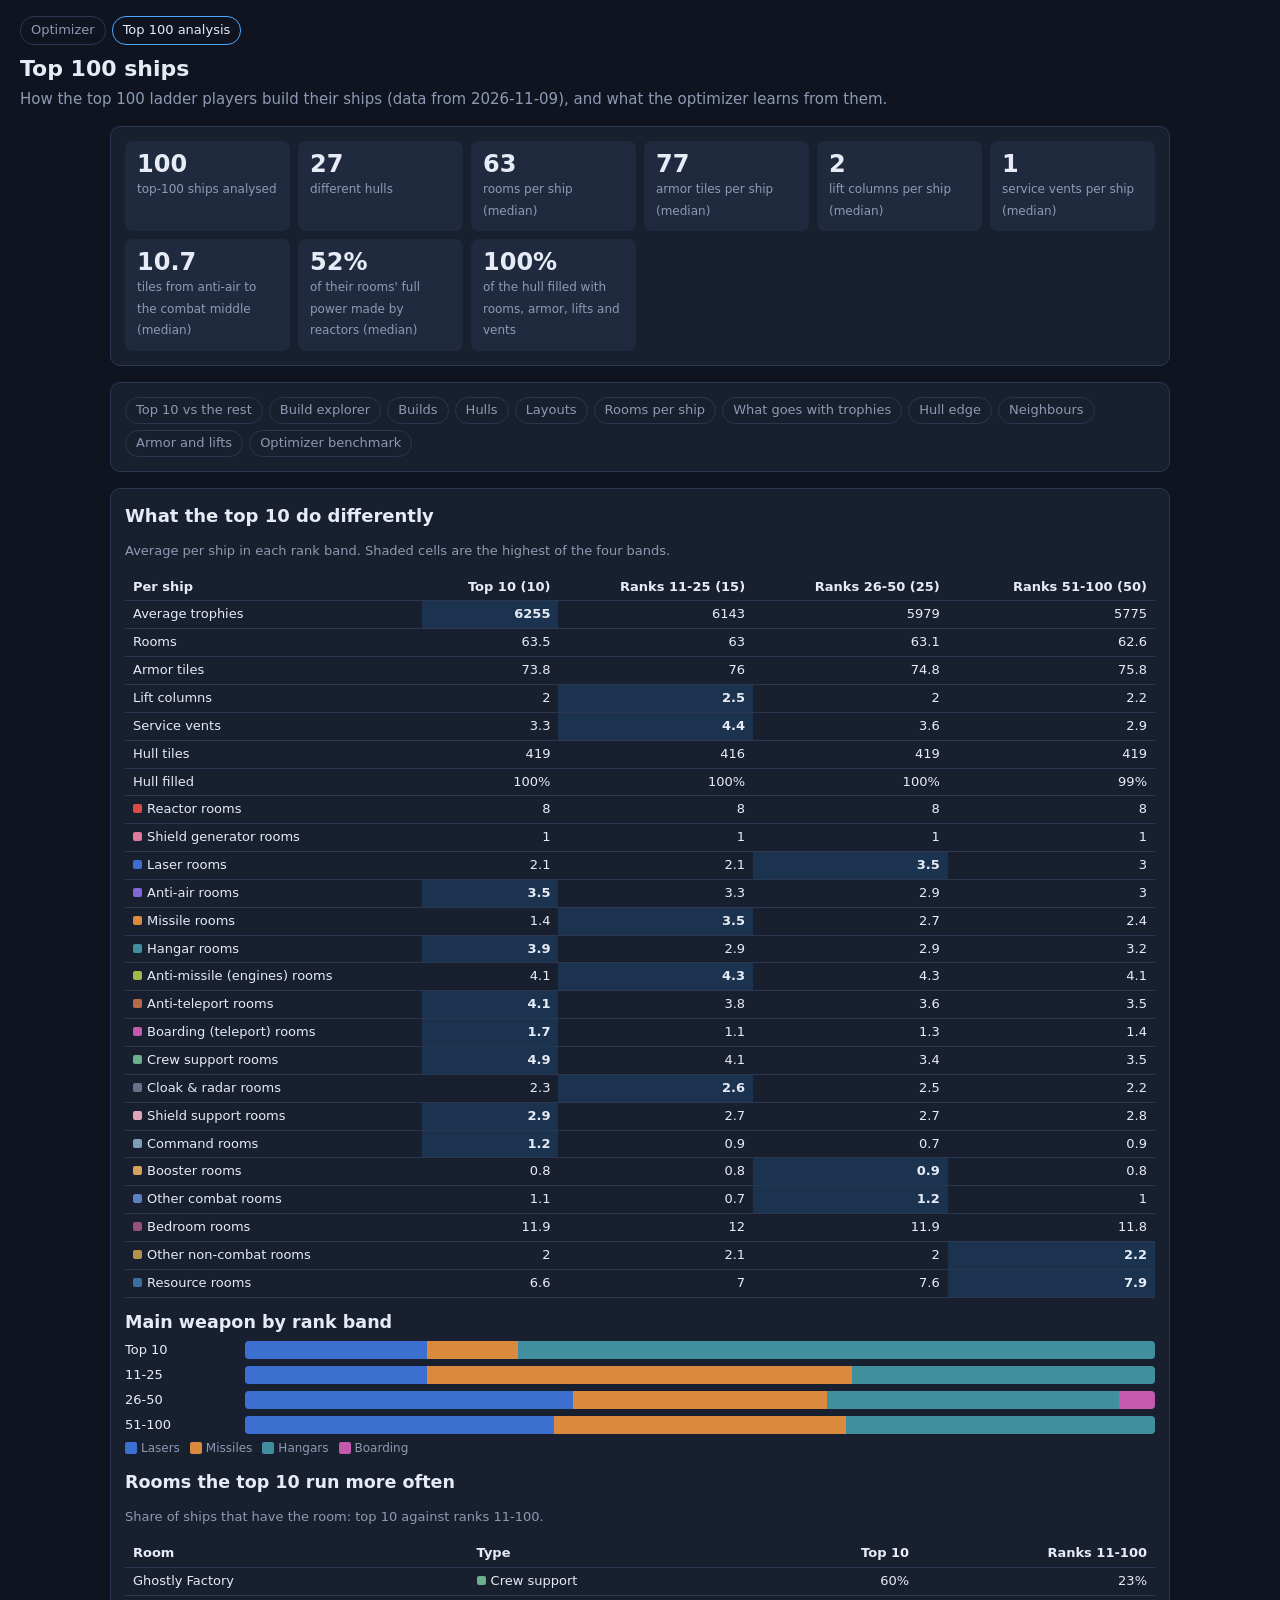
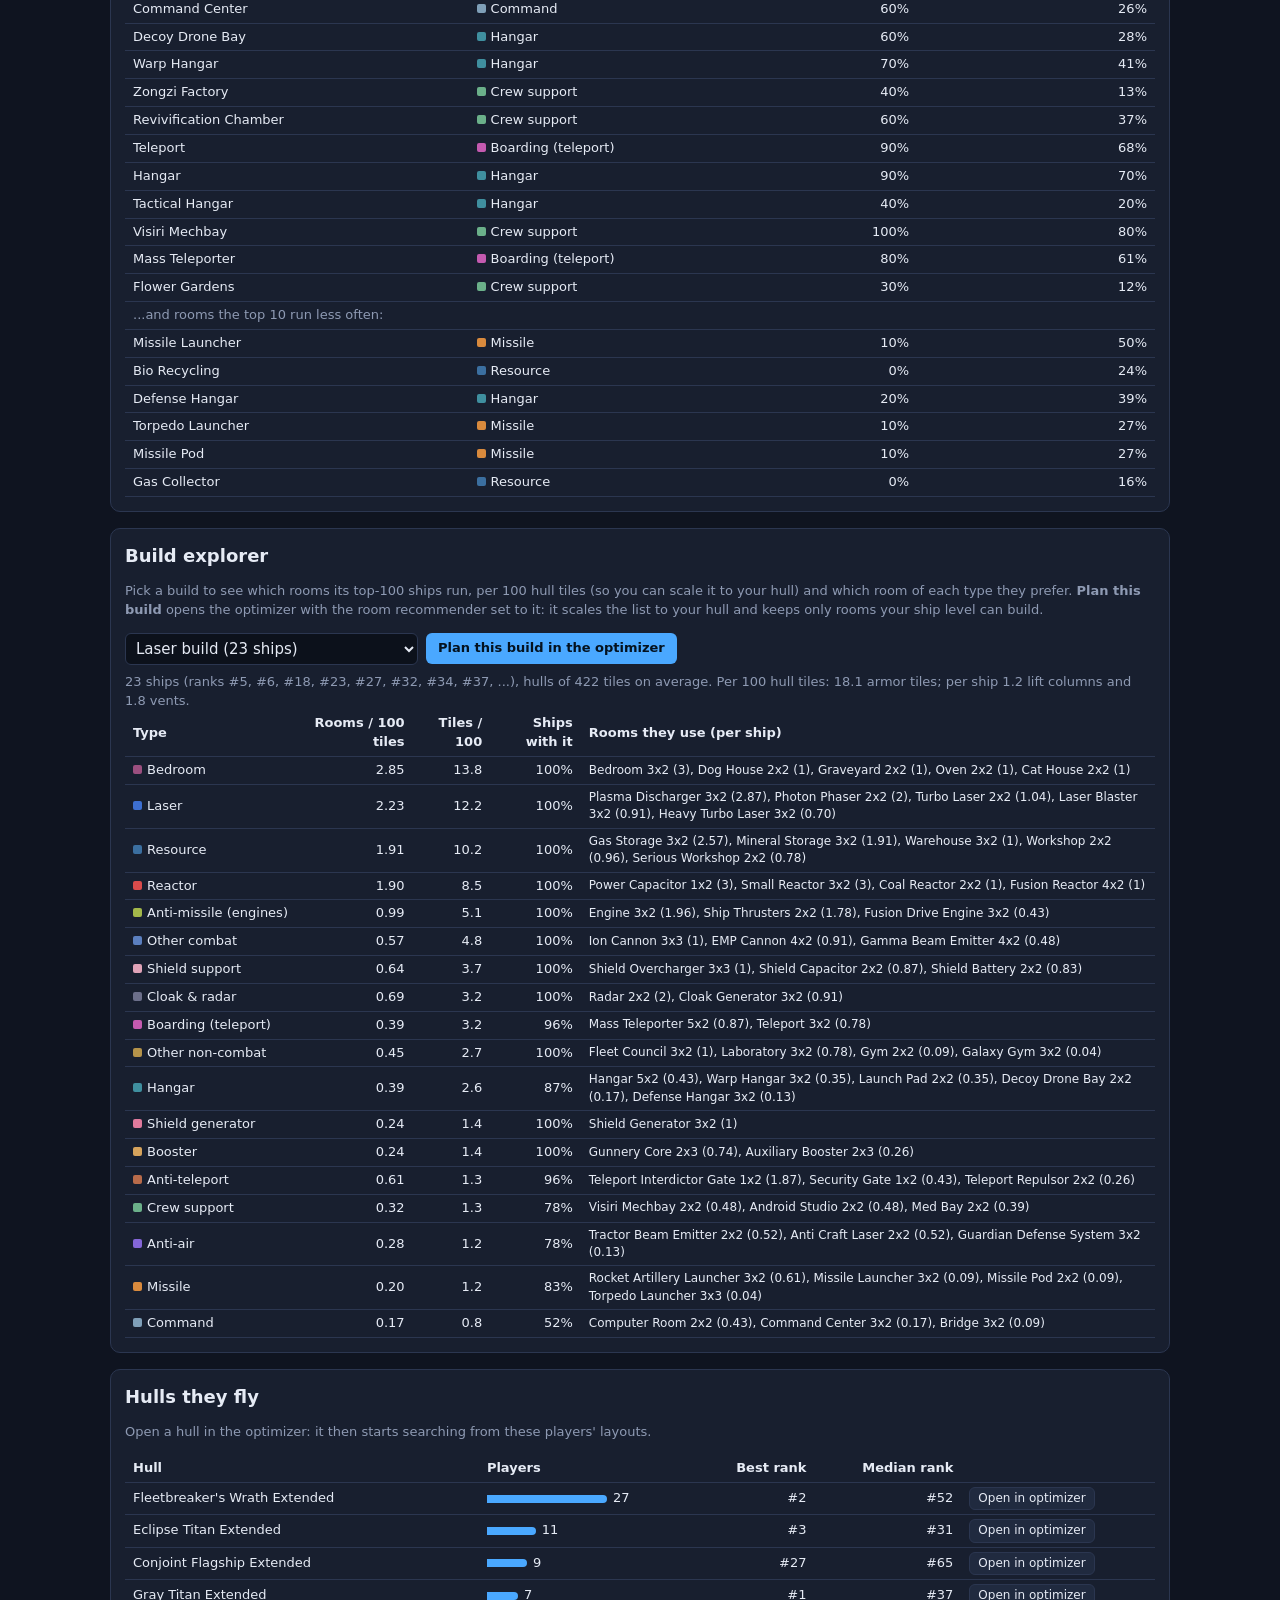
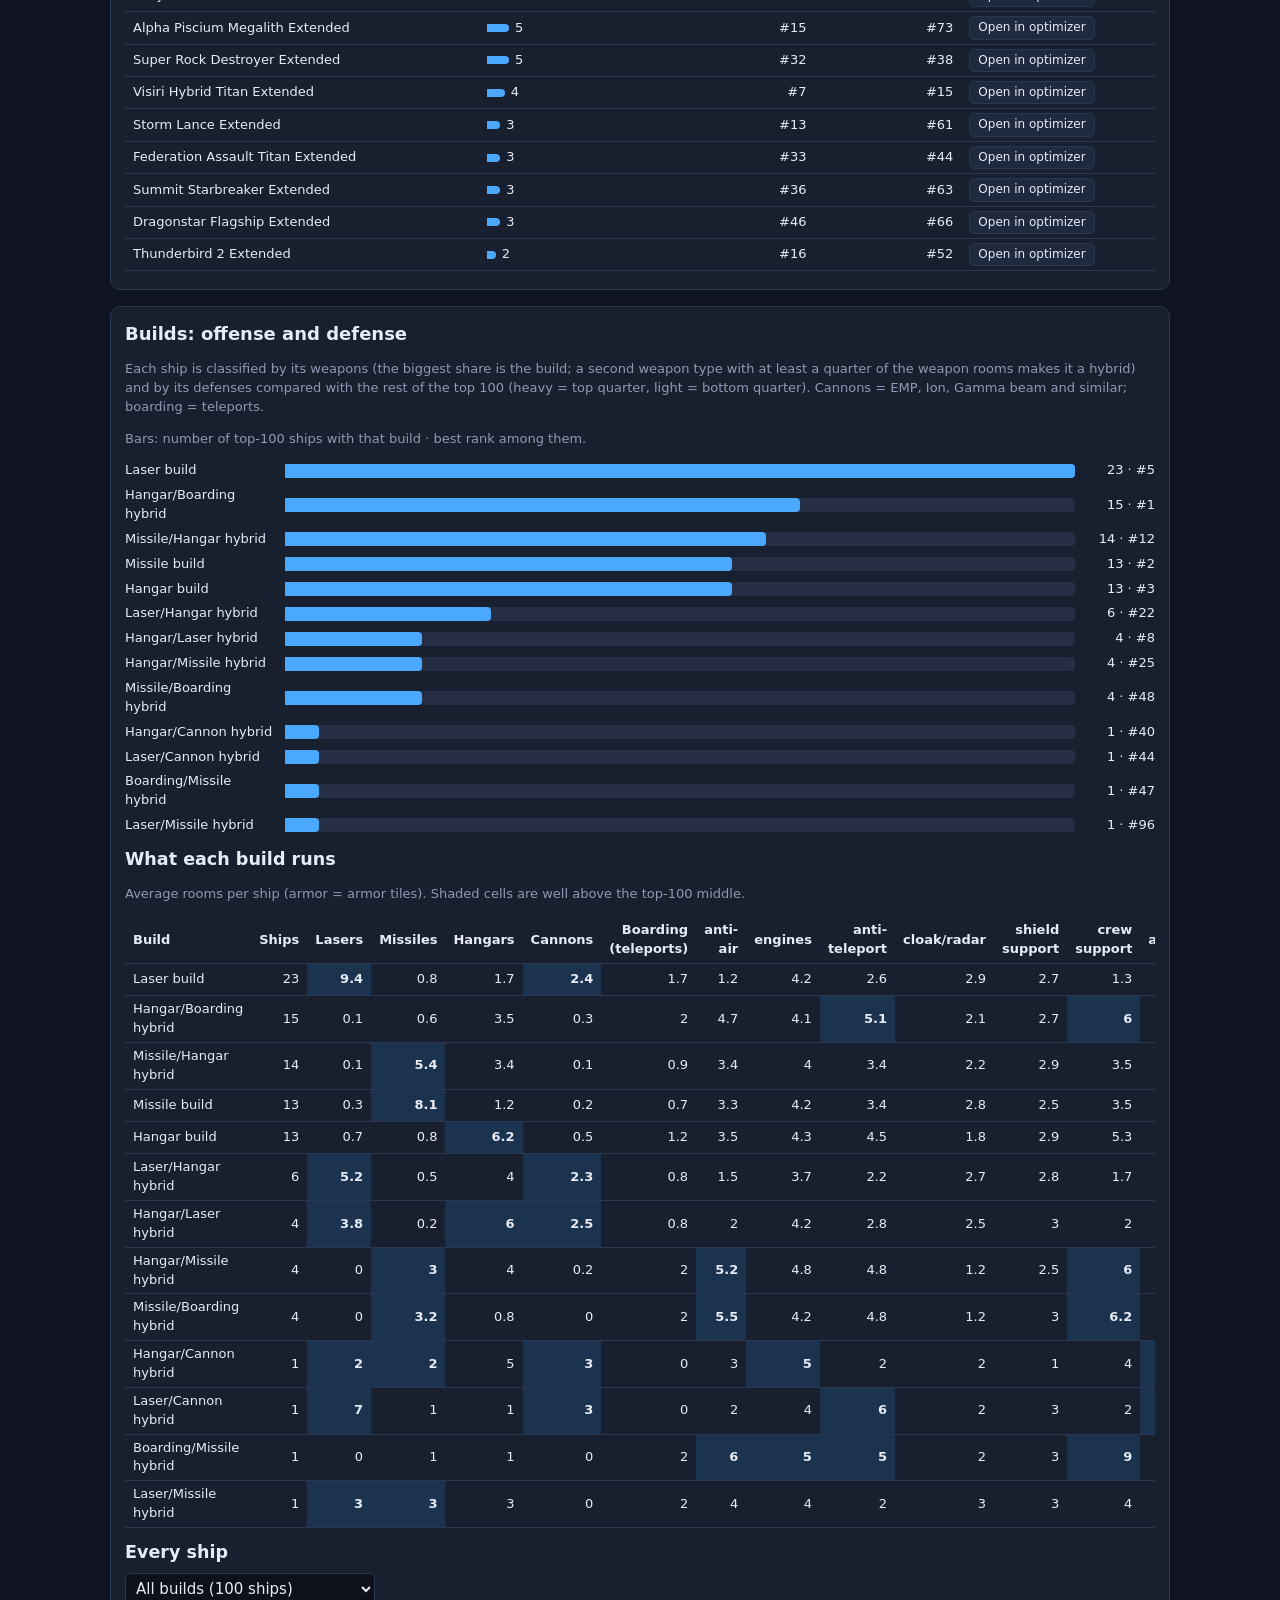
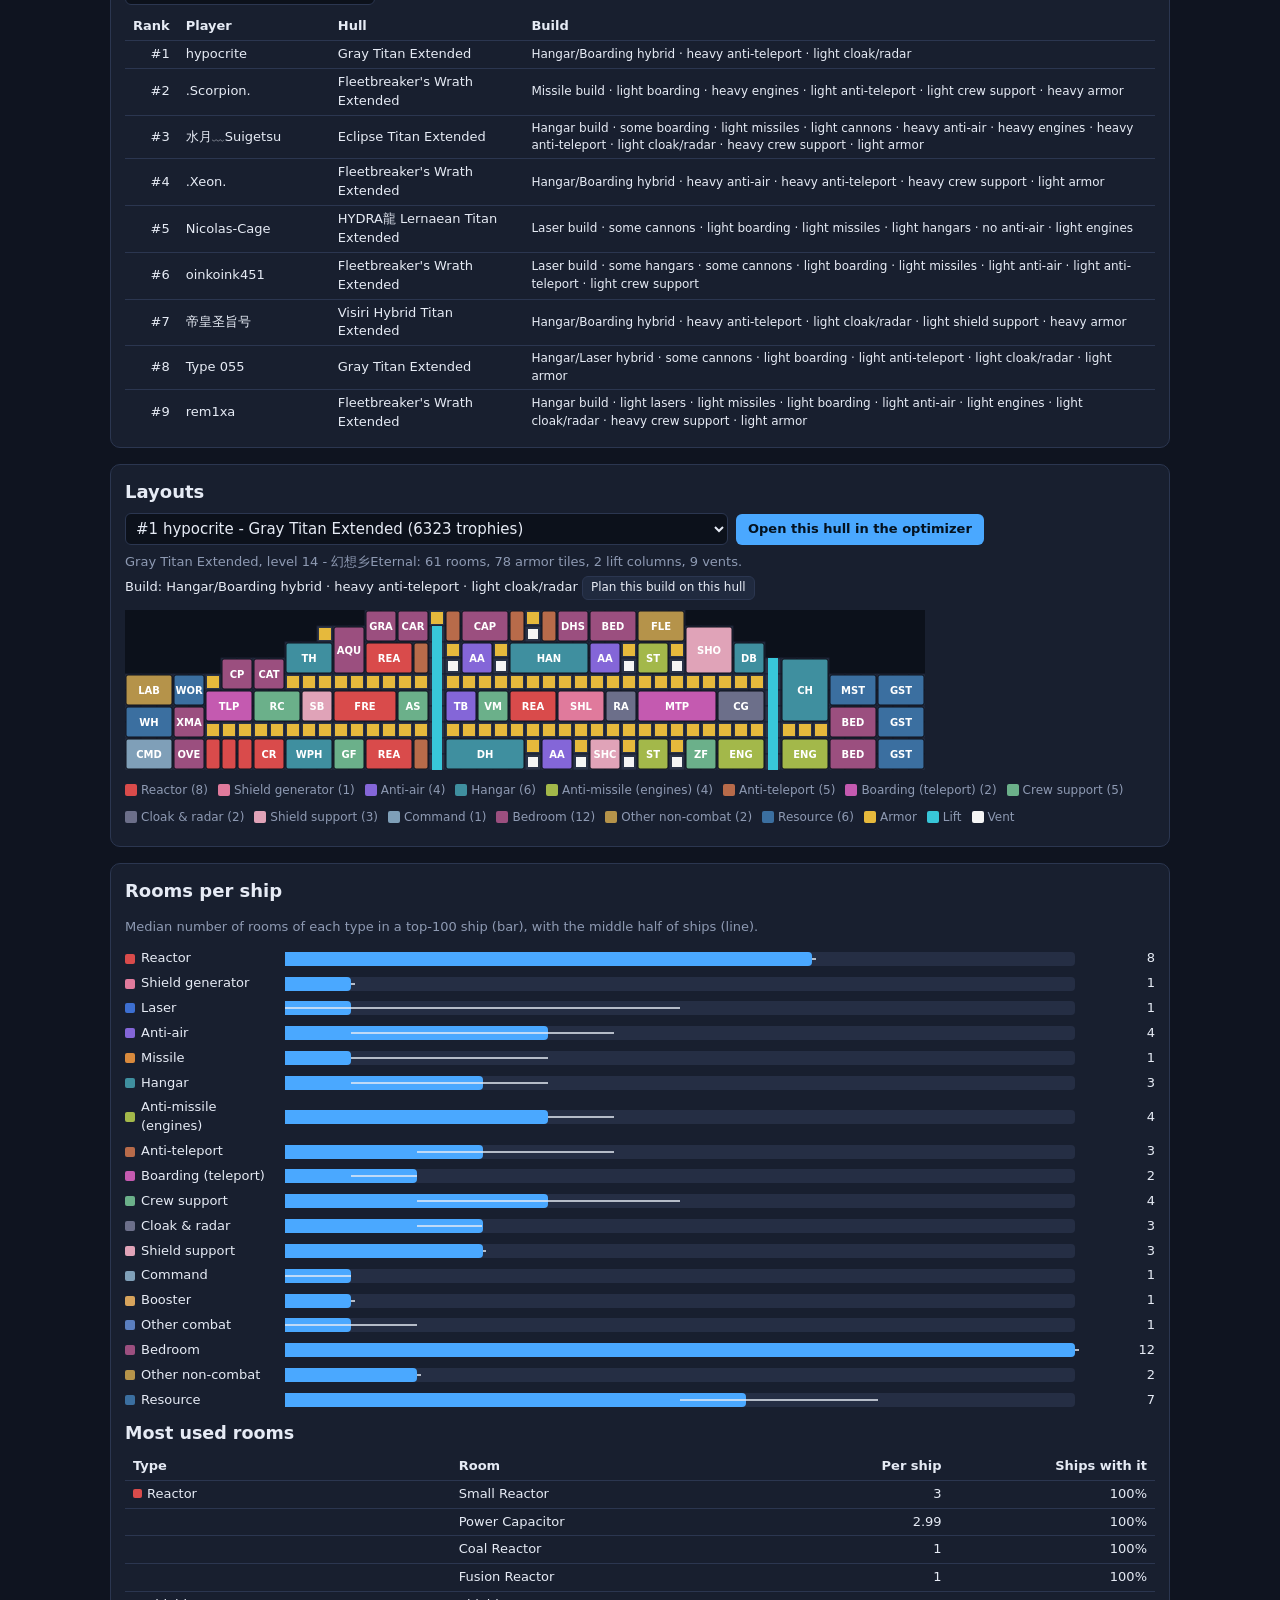
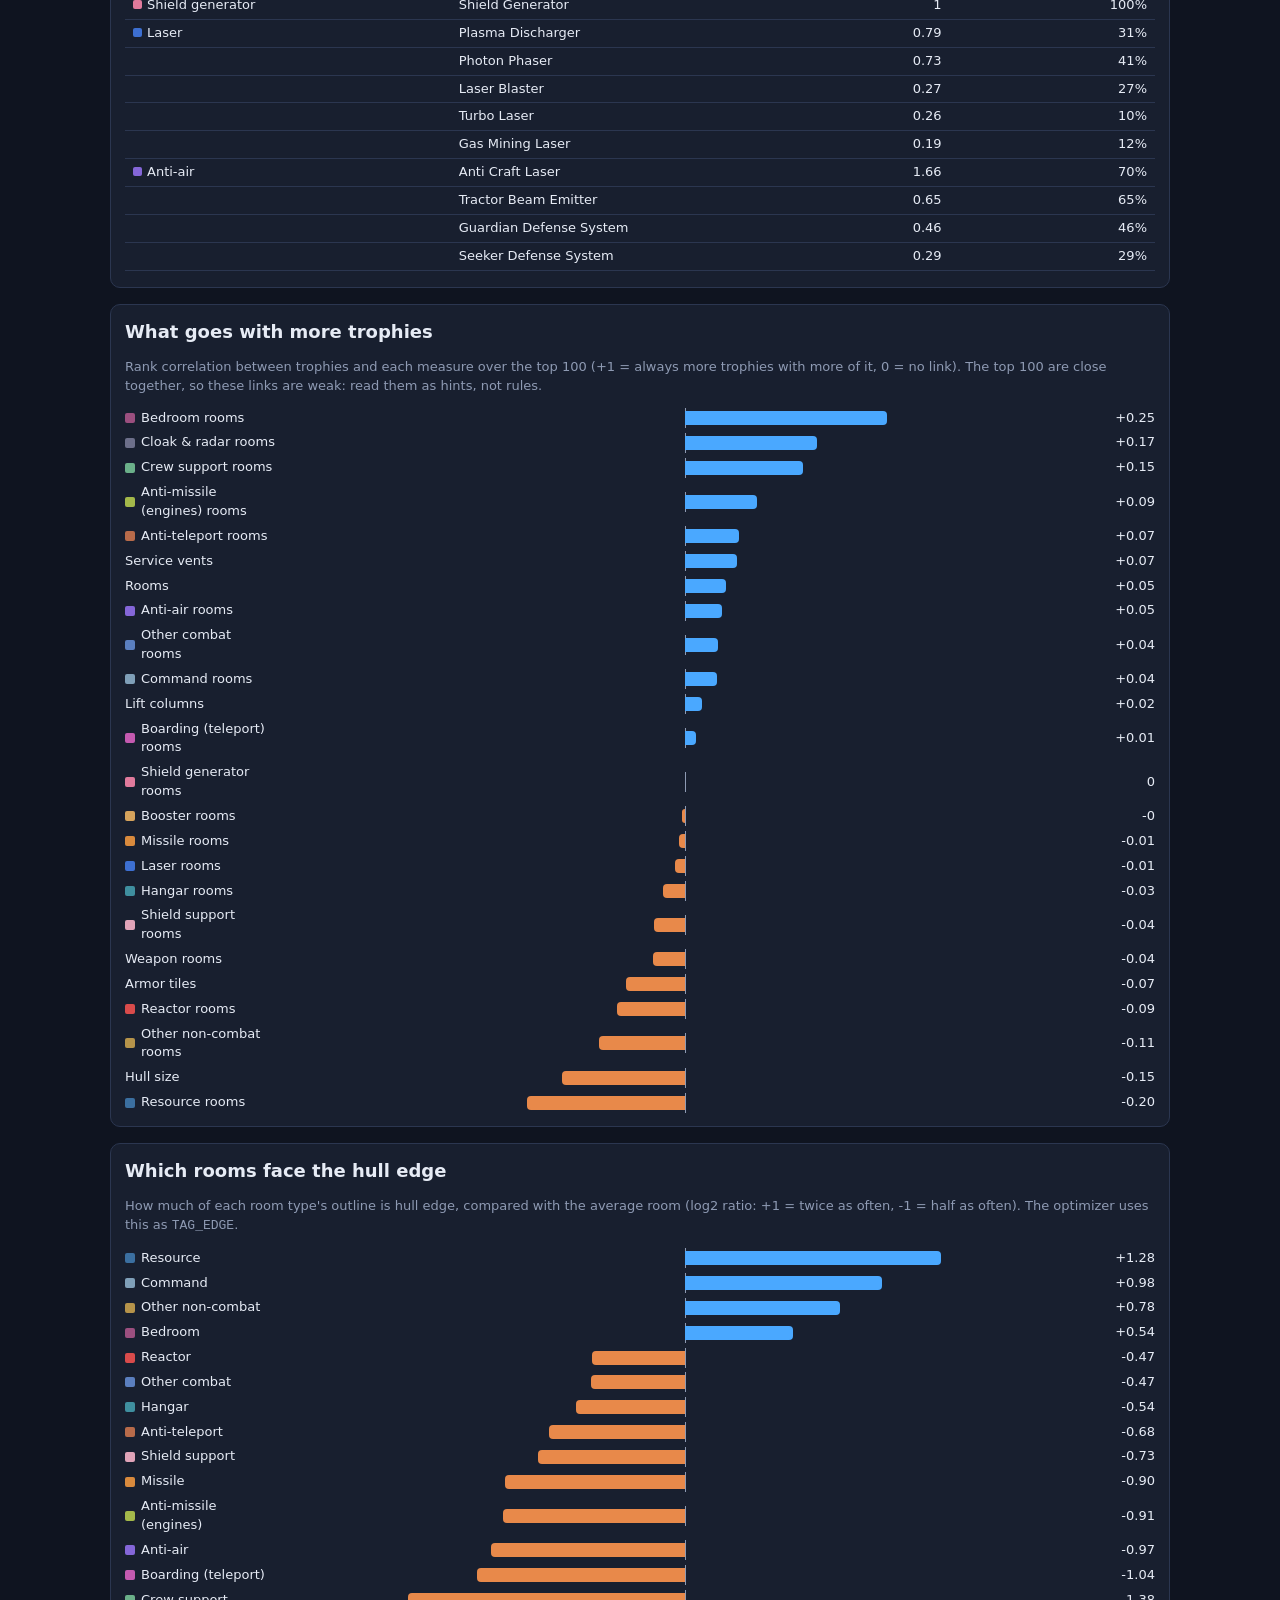
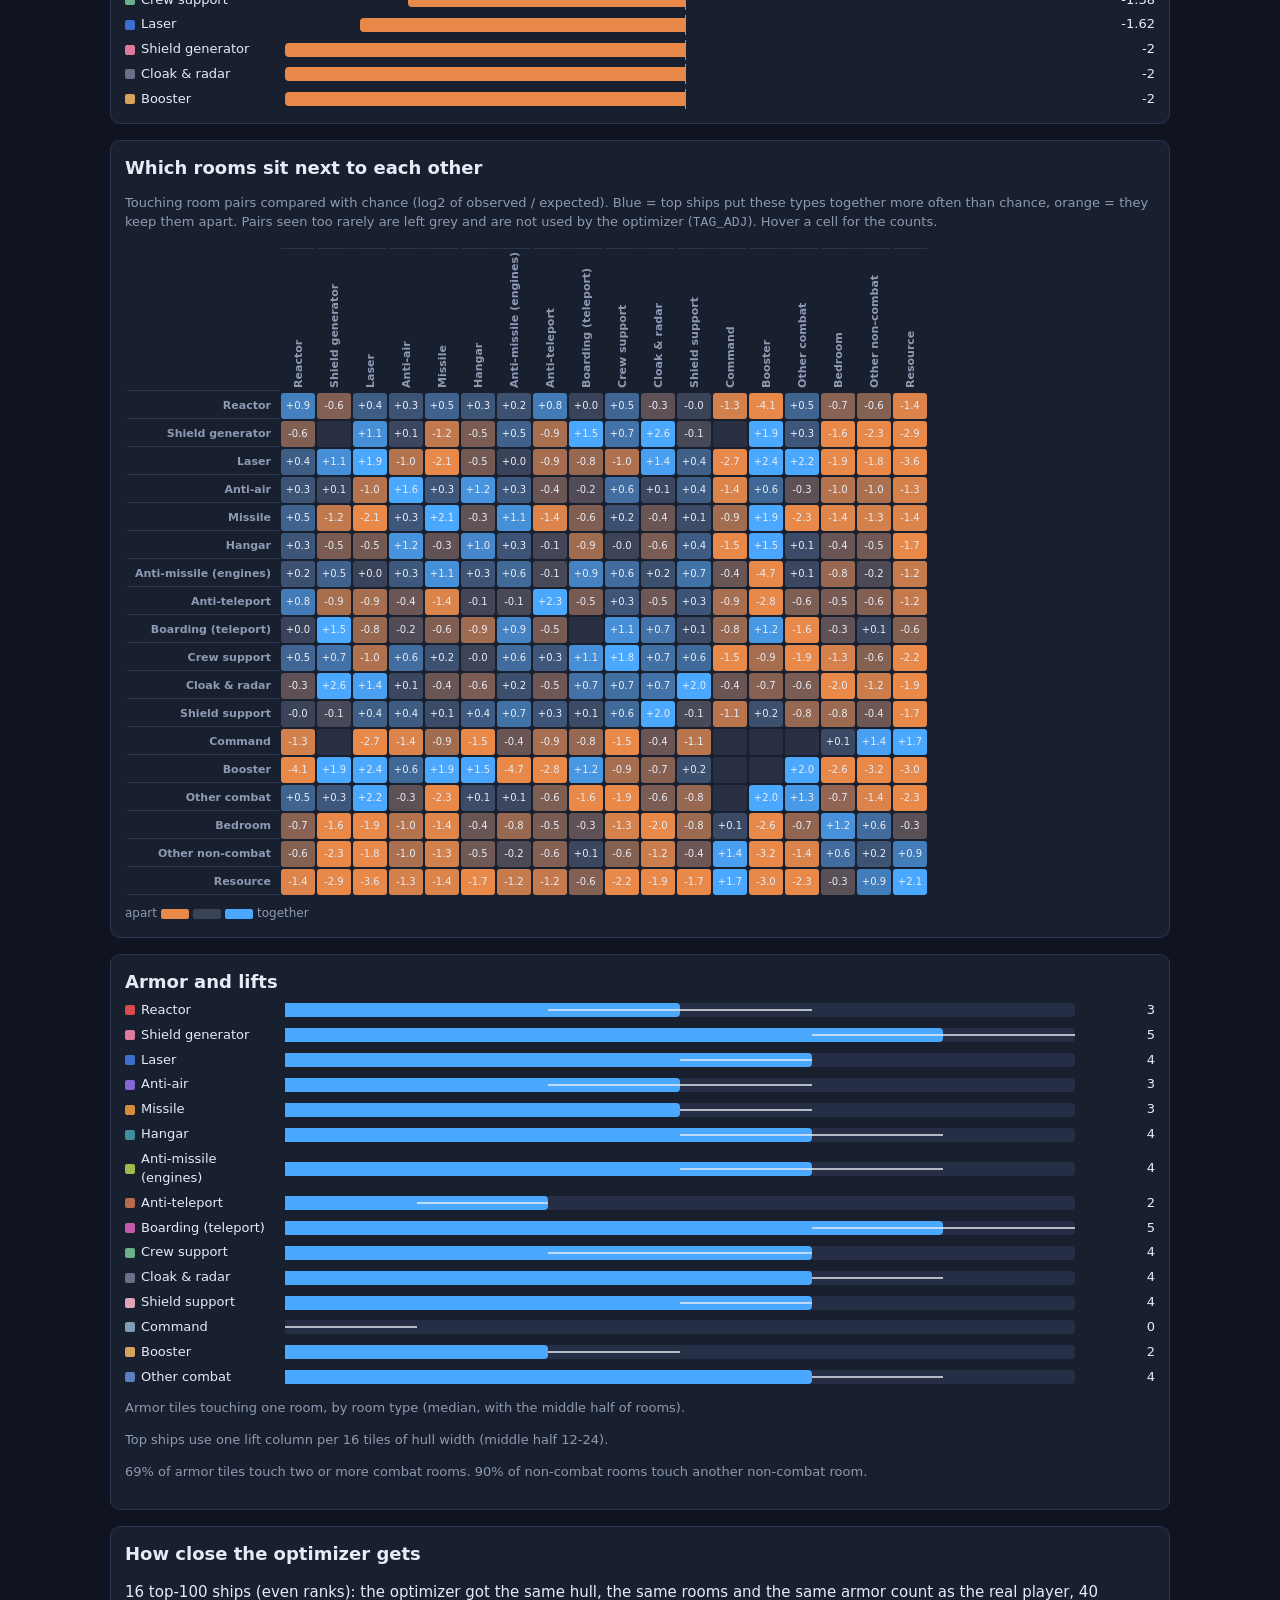
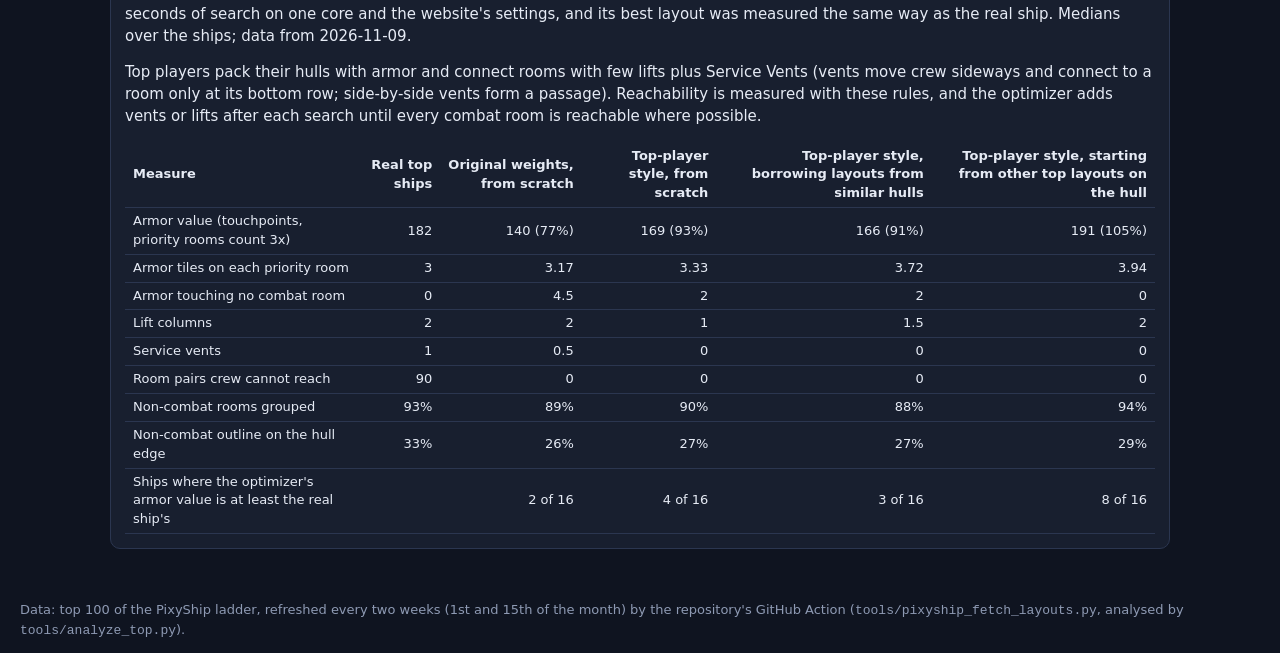
==== analyze.html @ 4abc119f "Room recommender per build and ship level, deeper top-100 analysis, easier page Optimizer page: - Re" ====
<!doctype html>
<html lang="en">
<head>
  <meta charset="utf-8">
  <meta name="viewport" content="width=device-width, initial-scale=1">
  <title>Top 100 Analysis</title>
  <link rel="stylesheet" href="css/style.css">
  <link rel="stylesheet" href="css/analyze.css">
</head>
<body>
  <header>
    <nav class="topnav"><a href="index.html">Optimizer</a><a href="analyze.html" class="active">Top 100 analysis</a></nav>
    <h1>Top 100 ships</h1>
    <p id="subtitle">How the top 100 ladder players build their ships, and what the optimizer learns from them.</p>
  </header>

  <main class="single">
    <div id="loadMsg" class="panel muted">Loading top-100 data...</div>

    <section class="panel" id="secOverview" hidden>
      <div id="tiles" class="tiles"></div>
    </section>

    <nav class="panel jump" id="jump" hidden>
      <a href="#secTiers">Top 10 vs the rest</a><a href="#secExplorer">Build explorer</a><a href="#secBuilds">Builds</a>
      <a href="#secHulls">Hulls</a><a href="#secGallery">Layouts</a><a href="#secRooms">Rooms per ship</a>
      <a href="#secTrophy">What goes with trophies</a><a href="#secEdge">Hull edge</a><a href="#secAdj">Neighbours</a>
      <a href="#secArmor">Armor and lifts</a><a href="#secCalib">Optimizer benchmark</a>
    </nav>

    <section class="panel" id="secTiers" hidden>
      <h2>What the top 10 do differently</h2>
      <p class="muted">Average per ship in each rank band. Shaded cells are the highest of the four bands.</p>
      <div class="tablewrap free"><table id="tierTable"></table></div>
      <h3>Main weapon by rank band</h3>
      <div id="weaponMix" class="stack"></div>
      <div id="weaponLegend" class="legend"></div>
      <h3>Rooms the top 10 run more often</h3>
      <p class="muted">Share of ships that have the room: top 10 against ranks 11-100.</p>
      <div class="tablewrap free"><table id="top10Rooms"></table></div>
    </section>

    <section class="panel" id="secExplorer" hidden>
      <h2>Build explorer</h2>
      <p class="muted">Pick a build to see which rooms its top-100 ships run, per 100 hull tiles (so you can scale it to
        your hull) and which room of each type they prefer. <b>Plan this build</b> opens the optimizer with the room
        recommender set to it: it scales the list to your hull and keeps only rooms your ship level can build.</p>
      <div class="toolbar"><select id="exPick" aria-label="Build"></select>
        <a id="exPlan" class="btnlink" href="#">Plan this build in the optimizer</a></div>
      <div id="exInfo" class="muted"></div>
      <div class="tablewrap free"><table id="exTable"></table></div>
    </section>

    <section class="panel" id="secHulls" hidden>
      <h2>Hulls they fly</h2>
      <p class="muted">Open a hull in the optimizer: it then starts searching from these players' layouts.</p>
      <div class="tablewrap tall"><table id="hullTable"></table></div>
    </section>

    <section class="panel" id="secBuilds" hidden>
      <h2>Builds: offense and defense</h2>
      <p class="muted">Each ship is classified by its weapons (the biggest share is the build; a second weapon type with at
        least a quarter of the weapon rooms makes it a hybrid) and by its defenses compared with the rest of the top 100
        (heavy = top quarter, light = bottom quarter). Cannons = EMP, Ion, Gamma beam and similar; boarding = teleports.</p>
      <p class="muted">Bars: number of top-100 ships with that build · best rank among them.</p>
      <div id="buildBars" class="hbars"></div>
      <h3>What each build runs</h3>
      <p class="muted">Average rooms per ship (armor = armor tiles). Shaded cells are well above the top-100 middle.</p>
      <div class="tablewrap free"><table id="buildTable"></table></div>
      <h3>Every ship</h3>
      <div class="toolbar"><select id="buildFilter" aria-label="Filter by build"></select></div>
      <div class="tablewrap tall"><table id="buildShips"></table></div>
    </section>

    <section class="panel" id="secGallery" hidden>
      <h2>Layouts</h2>
      <div class="toolbar">
        <select id="galPick" aria-label="Player"></select>
        <a id="galOpen" class="btnlink" href="#">Open this hull in the optimizer</a>
      </div>
      <div id="galInfo" class="muted"></div>
      <div id="galBuild" class="buildlabel"></div>
      <div id="galSvg" class="layoutbox"></div>
      <div id="galLegend" class="legend"></div>
    </section>

    <section class="panel" id="secRooms" hidden>
      <h2>Rooms per ship</h2>
      <p class="muted">Median number of rooms of each type in a top-100 ship (bar), with the middle half of ships (line).</p>
      <div id="roomBars" class="hbars"></div>
      <h3>Most used rooms</h3>
      <div class="tablewrap tall"><table id="popTable"></table></div>
    </section>

    <section class="panel" id="secTrophy" hidden>
      <h2>What goes with more trophies</h2>
      <p class="muted">Rank correlation between trophies and each measure over the top 100 (+1 = always more trophies with more
        of it, 0 = no link). The top 100 are close together, so these links are weak: read them as hints, not rules.</p>
      <div id="trophyBars" class="dbars"></div>
    </section>

    <section class="panel" id="secEdge" hidden>
      <h2>Which rooms face the hull edge</h2>
      <p class="muted">How much of each room type's outline is hull edge, compared with the average room
        (log2 ratio: +1 = twice as often, -1 = half as often). The optimizer uses this as <code>TAG_EDGE</code>.</p>
      <div id="edgeBars" class="dbars"></div>
    </section>

    <section class="panel" id="secAdj" hidden>
      <h2>Which rooms sit next to each other</h2>
      <p class="muted">Touching room pairs compared with chance (log2 of observed / expected). Blue = top ships put
        these types together more often than chance, orange = they keep them apart. Pairs seen too rarely are left grey
        and are not used by the optimizer (<code>TAG_ADJ</code>). Hover a cell for the counts.</p>
      <div class="tablewrap free"><table id="adjTable" class="heat"></table></div>
      <div class="scale"><span>apart</span><i class="sw" style="background:var(--neg)"></i><i class="sw" style="background:var(--mid)"></i><i class="sw" style="background:var(--pos)"></i><span>together</span></div>
    </section>

    <section class="panel" id="secArmor" hidden>
      <h2>Armor and lifts</h2>
      <div id="armorBars" class="hbars"></div>
      <div id="armorNotes" class="muted"></div>
    </section>

    <section class="panel" id="secCalib" hidden>
      <h2>How close the optimizer gets</h2>
      <div id="benchText"></div>
      <div class="tablewrap free"><table id="benchTable"></table></div>
    </section>
  </main>

  <footer class="muted">Data: top 100 of the PixyShip ladder, refreshed every two weeks (1st and 15th of the month) by the repository's GitHub Action
    (<code>tools/pixyship_fetch_layouts.py</code>, analysed by <code>tools/analyze_top.py</code>).</footer>

  <script src="js/categories.js"></script>
  <script src="js/hulls.js"></script>
  <script src="js/gamerooms.js"></script>
  <script src="js/top.js"></script>
  <script src="js/analyze.js"></script>
</body>
</html>
---- css/style.css ----
:root {
  --bg: #0f1420; --panel: #181f2f; --panel2: #202a3f; --text: #e6ebf5; --muted: #8e9ab3;
  --accent: #4aa8ff; --border: #2b3650; --bad: #ff6b6b;
}
* { box-sizing: border-box; }
body { margin: 0; background: var(--bg); color: var(--text); font: 15px/1.45 system-ui, sans-serif; }
header, footer { padding: 16px 20px; }
header h1 { margin: 0 0 4px; font-size: 22px; }
header p { margin: 0; color: var(--muted); }
main { display: grid; grid-template-columns: minmax(0, 1fr) 420px; gap: 16px; padding: 0 20px 20px; align-items: start; }
@media (max-width: 960px) { main { grid-template-columns: minmax(0, 1fr); } .settings { order: -1; } }
@media (max-width: 600px) { header, footer { padding: 12px 16px; } main { padding: 0 16px 16px; } }
[hidden] { display: none !important; }
.panel { background: var(--panel); border: 1px solid var(--border); border-radius: 10px; padding: 14px; }
.settings { max-height: calc(100vh - 100px); overflow-y: auto; position: sticky; top: 10px; }
@media (max-width: 960px) { .settings { position: static; max-height: none; } }
h2, h3, h4 { margin: 12px 0 6px; }
h2 { margin: 0; font-size: 18px; flex: 1; }
h4 { font-size: 13px; color: var(--muted); font-weight: 600; }
.muted { color: var(--muted); font-size: 13px; }
a { color: var(--accent); }
.toolbar { display: flex; flex-wrap: wrap; gap: 8px; align-items: center; margin: 8px 0; }
button { background: var(--panel2); color: var(--text); border: 1px solid var(--border); border-radius: 6px; padding: 7px 12px; cursor: pointer; font: inherit; }
button:hover:not(:disabled) { border-color: var(--accent); }
button:disabled { opacity: .45; cursor: default; }
button.primary { background: var(--accent); color: #04121f; border-color: var(--accent); font-weight: 600; }
button.small { padding: 3px 8px; font-size: 12px; }
.status { color: var(--muted); font-size: 13px; }
.bar { height: 8px; background: var(--panel2); border-radius: 4px; overflow: hidden; }
#barFill { height: 100%; width: 0; background: var(--accent); transition: width .3s; }
.error { background: #3a1d24; border: 1px solid var(--bad); color: #ffc9c9; padding: 8px 10px; border-radius: 6px; margin: 8px 0; white-space: pre-wrap; font-size: 13px; }
details { border-top: 1px solid var(--border); padding: 8px 0; }
summary { cursor: pointer; font-weight: 600; padding: 4px 0; }
textarea { width: 100%; background: #0c111b; color: var(--text); border: 1px solid var(--border); border-radius: 6px; padding: 8px; font: 13px/1.2 ui-monospace, Menlo, monospace; white-space: pre; overflow-x: auto; }
input[type=number], input[type=text] { width: 100%; background: #0c111b; color: var(--text); border: 1px solid var(--border); border-radius: 6px; padding: 5px 7px; font: inherit; }
.rows .row { display: flex; gap: 6px; margin-bottom: 6px; align-items: center; }
.rows .row input { min-width: 0; }
.rows .row button { flex: none; }
.grid2 { display: grid; grid-template-columns: 1fr 110px; gap: 6px 10px; align-items: center; }
.grid2 label, .wrow label { font-size: 13px; }
.wgroup { margin: 10px 0 4px; font-size: 12px; text-transform: uppercase; letter-spacing: .05em; color: var(--accent); }
label.inline { display: block; margin-top: 10px; font-size: 13px; }
.tabs { display: flex; gap: 6px; flex-wrap: wrap; margin: 10px 0; }
.tabs button.active { border-color: var(--accent); background: #1c3350; }
#layoutSvg { overflow-x: auto; padding: 6px 0; }
#layoutSvg svg { max-width: 100%; height: auto; display: block; }
.legend { display: flex; flex-wrap: wrap; gap: 10px; font-size: 12px; color: var(--muted); margin: 6px 0; }
.legend i { display: inline-block; width: 12px; height: 12px; border-radius: 2px; margin-right: 4px; vertical-align: -2px; }
.stats { display: grid; grid-template-columns: repeat(auto-fill, minmax(190px, 1fr)); gap: 6px; }
.stat { background: var(--panel2); border-radius: 6px; padding: 6px 8px; font-size: 12px; }
.stat b { display: block; font-size: 15px; }
.stat.warn b { color: #ffb86b; }
.tablewrap { max-height: 320px; overflow: auto; }
table { border-collapse: collapse; width: 100%; font-size: 13px; }
th, td { text-align: left; padding: 4px 8px; border-bottom: 1px solid var(--border); }
th { position: sticky; top: 0; background: var(--panel); }
td.bad { color: #ffb86b; }
.toolbar.tight { margin: 6px 0; }
input[type=search] { flex: 1; min-width: 0; background: #0c111b; color: var(--text); border: 1px solid var(--border); border-radius: 6px; padding: 7px 9px; font: inherit; }
input[type=search]:focus, textarea:focus, input:focus { outline: none; border-color: var(--accent); }
.shipfind { background: var(--panel2); border-radius: 8px; padding: 8px 10px; margin: 6px 0 10px; }
.shipfind h4 { margin-top: 2px; }
.shiplist { max-height: 210px; overflow-y: auto; margin: 6px 0; border: 1px solid var(--border); border-radius: 6px; background: #0c111b; }
.shiplist button { display: flex; justify-content: space-between; gap: 8px; width: 100%; text-align: left; border: 0; border-bottom: 1px solid var(--border); border-radius: 0; background: transparent; padding: 6px 9px; }
.shiplist button:last-child { border-bottom: 0; }
.shiplist button:hover, .shiplist button.active { background: #1c3350; }
.shiplist button span { color: var(--muted); font-size: 12px; white-space: nowrap; }
.shippreview { margin: 6px 0; }
.shippreview svg { max-width: 100%; height: auto; display: block; background: #0c111b; border-radius: 6px; }
.previewname { font-weight: 600; font-size: 13px; margin-bottom: 4px; }
label.filebtn { display: inline-block; background: var(--panel); color: var(--text); border: 1px solid var(--border); border-radius: 6px; padding: 3px 8px; font-size: 12px; cursor: pointer; }
label.filebtn:hover { border-color: var(--accent); }
select { background: #0c111b; color: var(--text); border: 1px solid var(--border); border-radius: 6px; padding: 5px 6px; font: inherit; min-width: 0; }
.kindhead { margin: 12px 0 4px; font-size: 12px; text-transform: uppercase; letter-spacing: .05em; color: var(--accent); }
.roomcard { background: var(--panel2); border: 1px solid var(--border); border-left: 4px solid var(--accent); border-radius: 6px; padding: 6px 8px; margin-bottom: 6px; }
.roomcard.off { opacity: .55; }
.rc-top { display: flex; gap: 6px; align-items: center; }
.rc-top input { flex: 1.2; min-width: 0; }
.rc-top select { flex: 1.25; }
button.icon { flex: none; width: 26px; padding: 3px 0; text-align: center; }
.rc-nums { display: grid; grid-template-columns: repeat(4, 1fr); gap: 6px; margin-top: 6px; align-items: end; }
.rc-nums label { display: flex; flex-direction: column; gap: 2px; font-size: 11px; color: var(--muted); min-width: 0; }
.rc-nums input { min-width: 0; padding: 4px 6px; }
.rc-note { align-self: center; font-size: 11px; }
input.invalid { border-color: var(--bad); }
.roomsummary { margin: 6px 0; }
.roomsummary .bad { color: #ffb86b; }
.chips, .addchips { display: flex; flex-wrap: wrap; gap: 5px; margin: 4px 0; }
.chip { background: var(--panel2); border-radius: 10px; padding: 1px 8px; font-size: 12px; }
.chip i, .addchip i, .typecell i { display: inline-block; width: 9px; height: 9px; border-radius: 2px; margin-right: 5px; vertical-align: 0; }
td.typecell { white-space: nowrap; }
.rc-hint { font-size: 11px; margin-top: 3px; }
.rc-hint:empty { display: none; }
.topnav { display: flex; gap: 6px; margin-bottom: 8px; }
.topnav a { color: var(--muted); text-decoration: none; padding: 4px 10px; border: 1px solid var(--border); border-radius: 14px; font-size: 13px; }
.topnav a.active, .topnav a:hover { color: var(--text); border-color: var(--accent); }
.stylebar button.active { border-color: var(--accent); background: #1c3350; }

/* steps bar, badges, help */
.steps { display: flex; flex-wrap: wrap; gap: 8px; list-style: none; padding: 0; margin: 12px 0 0; }
.steps li { display: flex; flex-direction: column; gap: 2px; background: var(--panel); border: 1px solid var(--border); border-radius: 8px; padding: 6px 10px; min-width: 170px; flex: 1; max-width: 300px; }
.steps li.done { border-color: #3f9b57; }
.steps li button { background: none; border: 0; padding: 0; text-align: left; font-weight: 600; color: var(--text); }
.steps li button b { display: inline-grid; place-items: center; width: 20px; height: 20px; border-radius: 50%; background: var(--panel2); margin-right: 6px; font-size: 12px; }
.steps li.done button b { background: #3f9b57; color: #04121f; }
.steps li span { font-size: 12px; }
.bad { color: #ffb86b; }
.badge { display: inline-block; margin-left: 6px; padding: 1px 8px; border-radius: 10px; background: #1c3350; color: var(--text); font-size: 12px; font-weight: 500; }
.howto { border: 1px solid var(--border); border-radius: 8px; padding: 6px 10px; margin-bottom: 8px; background: var(--panel2); }
.howto ol { margin: 6px 0; padding-left: 20px; font-size: 13px; }
.howto li { margin: 4px 0; }
details.sub { border-top: 0; padding: 4px 0; }
details.sub > summary { font-weight: 500; font-size: 13px; color: var(--muted); }
.timechips button.active, .buildchips button.active { border-color: var(--accent); background: #1c3350; }
#quickTime { max-width: 110px; }

/* room recommender */
.planner { background: var(--panel2); border-radius: 8px; padding: 8px 10px; margin: 6px 0 10px; }
.planner h4 { margin-top: 2px; }
.plangrid { display: grid; grid-template-columns: repeat(3, minmax(0, 1fr)); gap: 6px; margin: 6px 0; }
.plangrid label { display: flex; flex-direction: column; gap: 2px; font-size: 11px; color: var(--muted); min-width: 0; }
.plangrid select { width: 100%; }
@media (max-width: 420px) { .plangrid { grid-template-columns: 1fr; } }
.buildchips { align-items: center; }
.buildchips .muted { font-size: 12px; }
#planTable td.num, #planTable th.num { text-align: right; font-variant-numeric: tabular-nums; }
#planNotes p { margin: 4px 0; }
#planTable td, #planTable th { padding: 3px 5px; }
#planTable td.typecell { white-space: normal; }
#planTable td:nth-child(3) { white-space: nowrap; }
---- css/analyze.css ----
:root { --pos: #4aa8ff; --neg: #e8894a; --mid: #3a4258; --bar: #4aa8ff; --track: #252e44; }
main.single { display: block; max-width: 1100px; margin: 0 auto; }
main.single .panel { margin-bottom: 16px; }
.panel h2 { margin: 0 0 6px; font-size: 18px; }
.tiles { display: grid; grid-template-columns: repeat(auto-fill, minmax(160px, 1fr)); gap: 8px; }
.tile { background: var(--panel2); border-radius: 8px; padding: 10px 12px; }
.tile b { display: block; font-size: 24px; line-height: 1.1; }
.tile span { color: var(--muted); font-size: 12px; }
.tablewrap.tall { max-height: 420px; }
.btnlink { display: inline-block; background: var(--accent); color: #04121f; border-radius: 6px; padding: 6px 12px; text-decoration: none; font-weight: 600; font-size: 13px; }
.btnlink.small { background: var(--panel2); color: var(--text); border: 1px solid var(--border); padding: 2px 8px; font-weight: 500; font-size: 12px; }
.btnlink.small:hover { border-color: var(--accent); }
td.num, th.num { text-align: right; font-variant-numeric: tabular-nums; }
.minibar { display: inline-block; height: 8px; background: var(--bar); border-radius: 0 4px 4px 0; vertical-align: middle; margin-right: 6px; }
.layoutbox { overflow-x: auto; padding: 6px 0; }
.layoutbox svg { max-width: 100%; height: auto; display: block; }
select { max-width: 100%; }

/* horizontal bars: label | track with bar + interquartile whisker | value */
.hbars { display: grid; grid-template-columns: 150px 1fr 70px; gap: 6px 10px; align-items: center; font-size: 13px; }
.hbars .lab { display: flex; align-items: center; gap: 6px; min-width: 0; }
.hbars .lab i { flex: none; width: 10px; height: 10px; border-radius: 2px; }
.hbars .track { position: relative; height: 14px; background: var(--track); border-radius: 0 4px 4px 0; }
.hbars .fill { position: absolute; left: 0; top: 0; bottom: 0; background: var(--bar); border-radius: 0 4px 4px 0; }
.hbars .iqr { position: absolute; top: 50%; height: 2px; margin-top: -1px; background: var(--text); opacity: .75; }
.hbars .val { text-align: right; font-variant-numeric: tabular-nums; }

/* diverging bars around zero */
.dbars { display: grid; grid-template-columns: 150px 1fr 60px; gap: 6px 10px; align-items: center; font-size: 13px; }
.dbars .lab { display: flex; align-items: center; gap: 6px; }
.dbars .lab i { flex: none; width: 10px; height: 10px; border-radius: 2px; }
.dbars .track { position: relative; height: 14px; }
.dbars .zero { position: absolute; left: 50%; top: -3px; bottom: -3px; width: 1px; background: var(--muted); }
.dbars .fill { position: absolute; top: 0; bottom: 0; }
.dbars .fill.pos { left: 50%; background: var(--pos); border-radius: 0 4px 4px 0; }
.dbars .fill.neg { right: 50%; background: var(--neg); border-radius: 4px 0 0 4px; }
.dbars .val { text-align: right; font-variant-numeric: tabular-nums; }

table.heat { width: auto; border-collapse: separate; border-spacing: 2px; }
table.heat th { font-size: 11px; font-weight: 600; color: var(--muted); background: none; position: static; white-space: nowrap; }
table.heat th.rowh { text-align: right; }
table.heat th.colh { writing-mode: vertical-rl; transform: rotate(180deg); text-align: left; padding: 4px 2px; }
table.heat td { width: 34px; height: 26px; padding: 0; text-align: center; font-size: 10px; border: 0; border-radius: 3px; color: var(--text); cursor: default; }
table.heat td.na { background: transparent; }
.scale { display: flex; align-items: center; gap: 4px; margin-top: 8px; font-size: 12px; color: var(--muted); }
.scale .sw { width: 28px; height: 10px; border-radius: 2px; }
@media (max-width: 600px) { .hbars, .dbars { grid-template-columns: 100px 1fr 50px; } }
.tablewrap.free { max-height: none; }
td.hi { background: #1c3350; font-weight: 600; }
.buildlabel { margin: 4px 0; font-size: 13px; }
td.buildcell { font-size: 12px; }

.jump { display: flex; flex-wrap: wrap; gap: 6px; }
.jump a { color: var(--muted); text-decoration: none; padding: 3px 10px; border: 1px solid var(--border); border-radius: 14px; font-size: 13px; }
.jump a:hover { color: var(--text); border-color: var(--accent); }
html { scroll-behavior: smooth; }
section.panel { scroll-margin-top: 10px; }
.stack { display: grid; grid-template-columns: 110px 1fr; gap: 6px 10px; align-items: center; font-size: 13px; }
.stack .bar { display: flex; height: 18px; border-radius: 4px; overflow: hidden; background: var(--track); }
.stack .bar span { height: 100%; }
td.pos { color: #8fd19e; } td.neg { color: #ffb86b; }
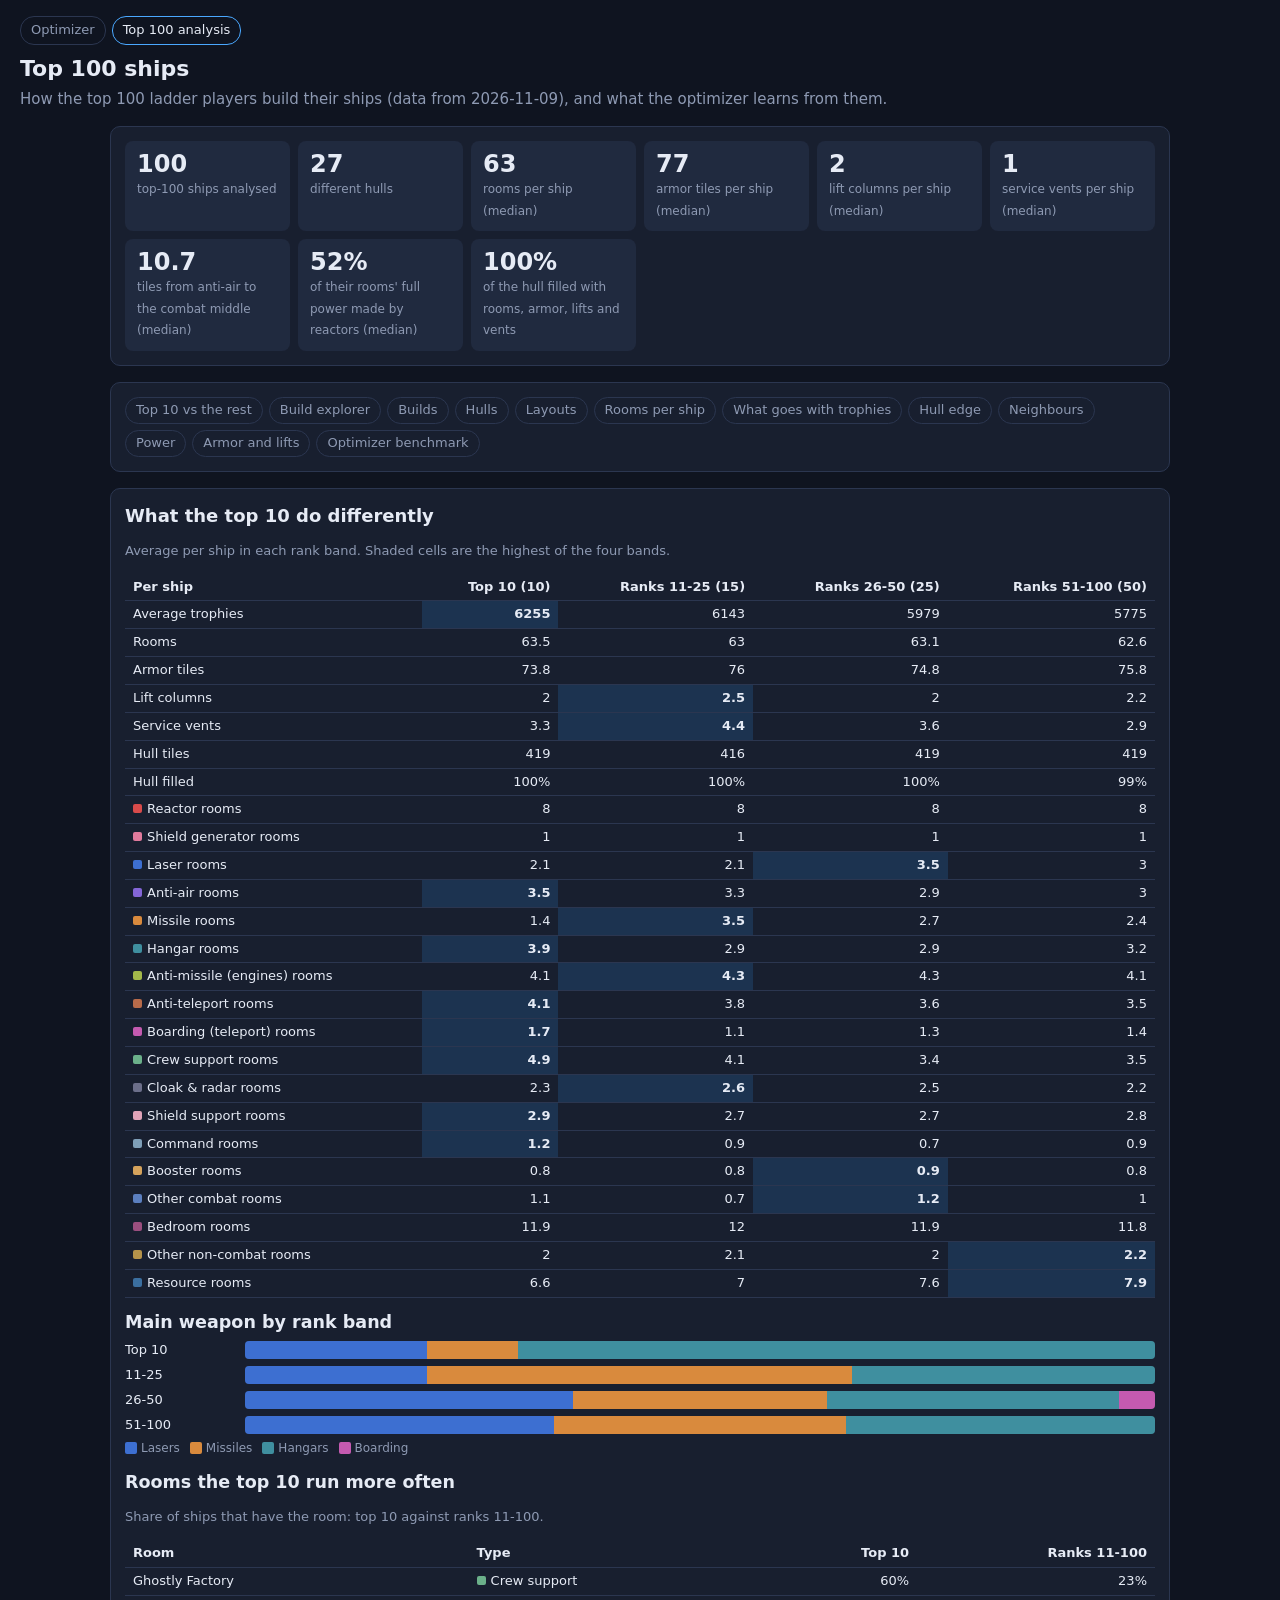
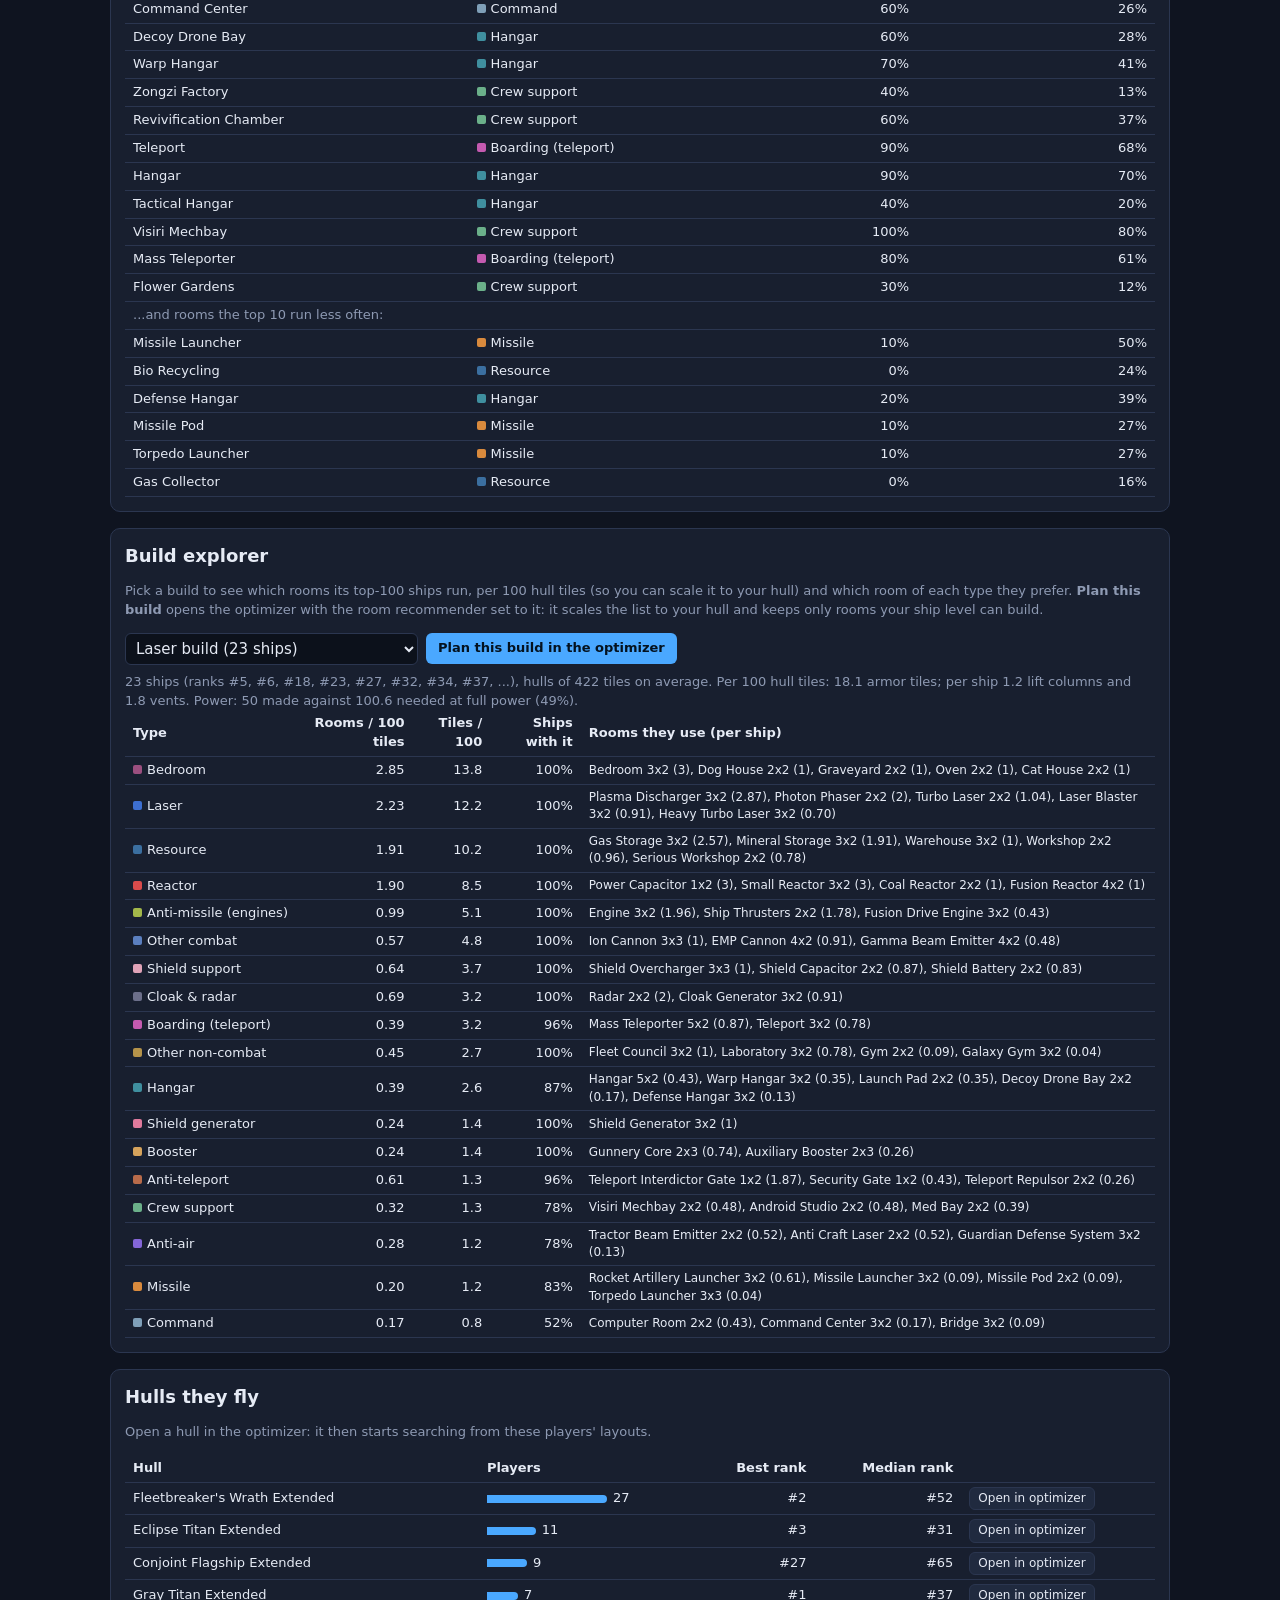
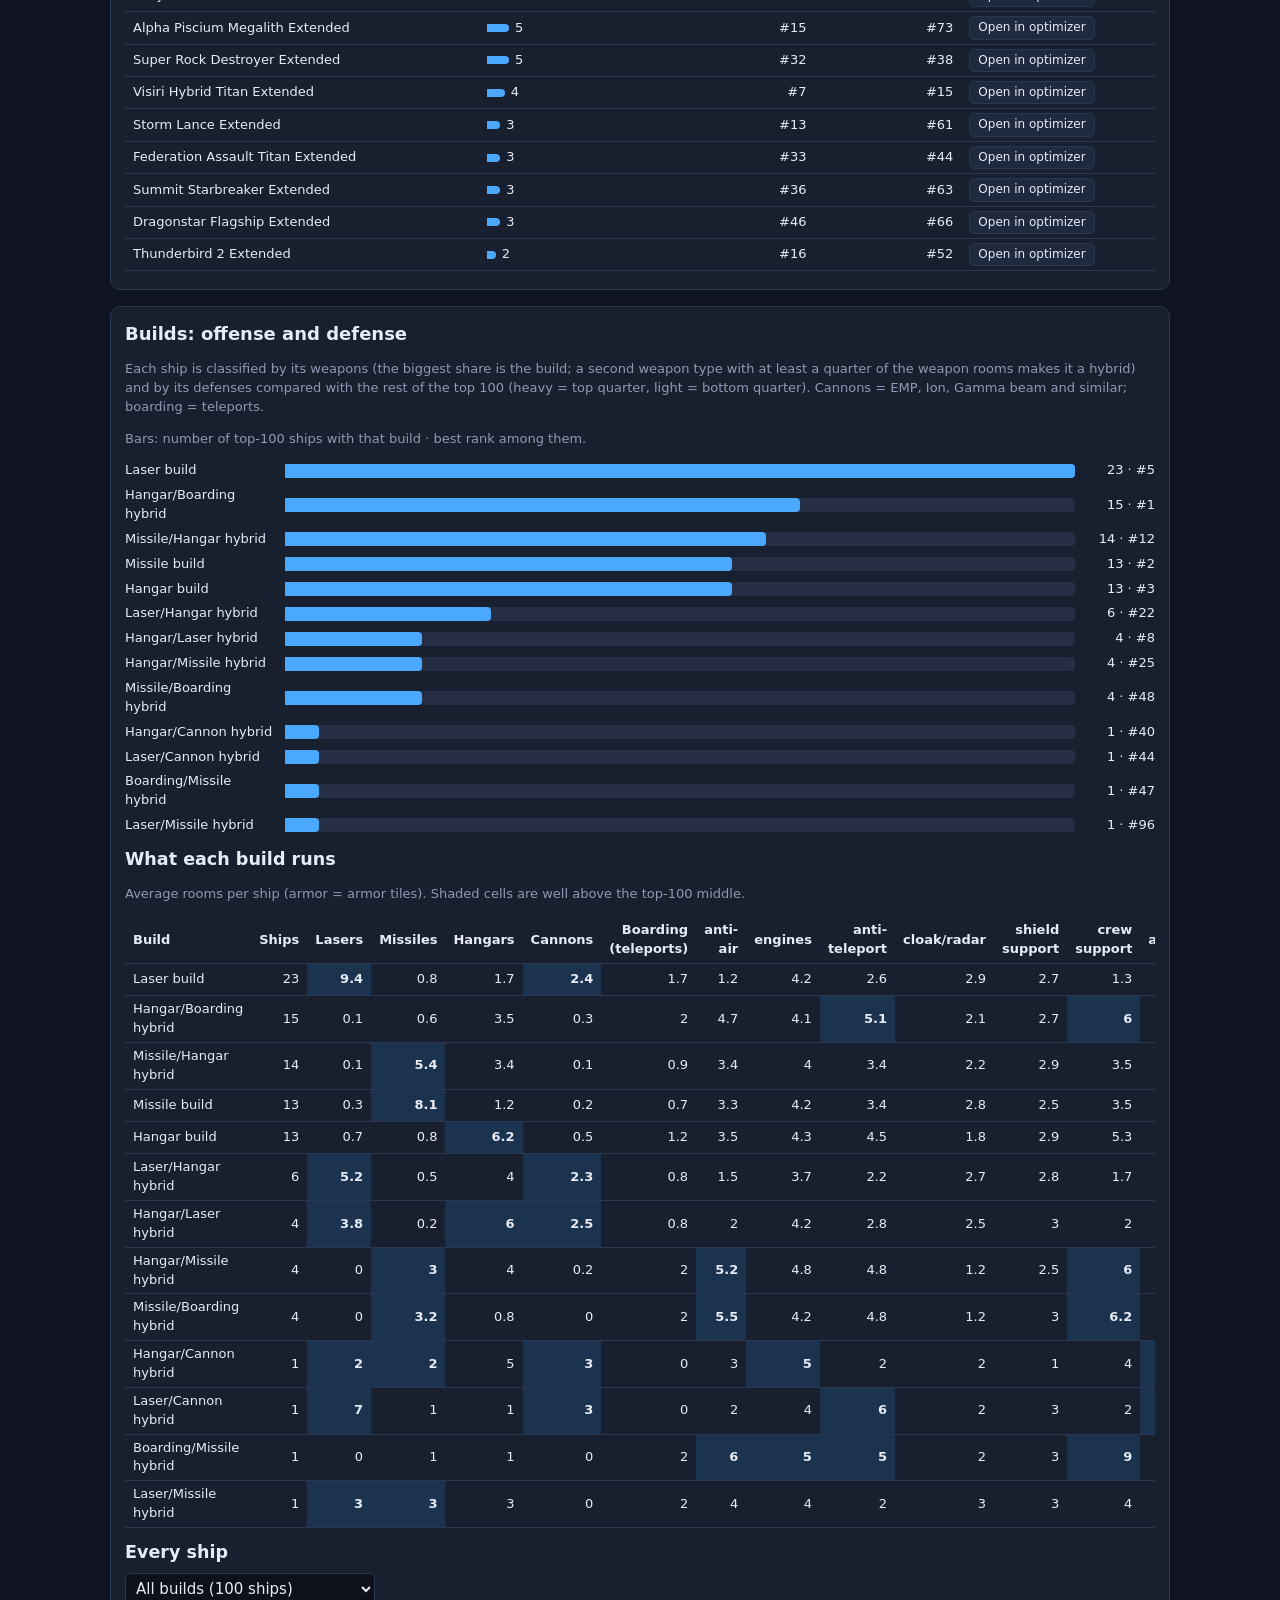
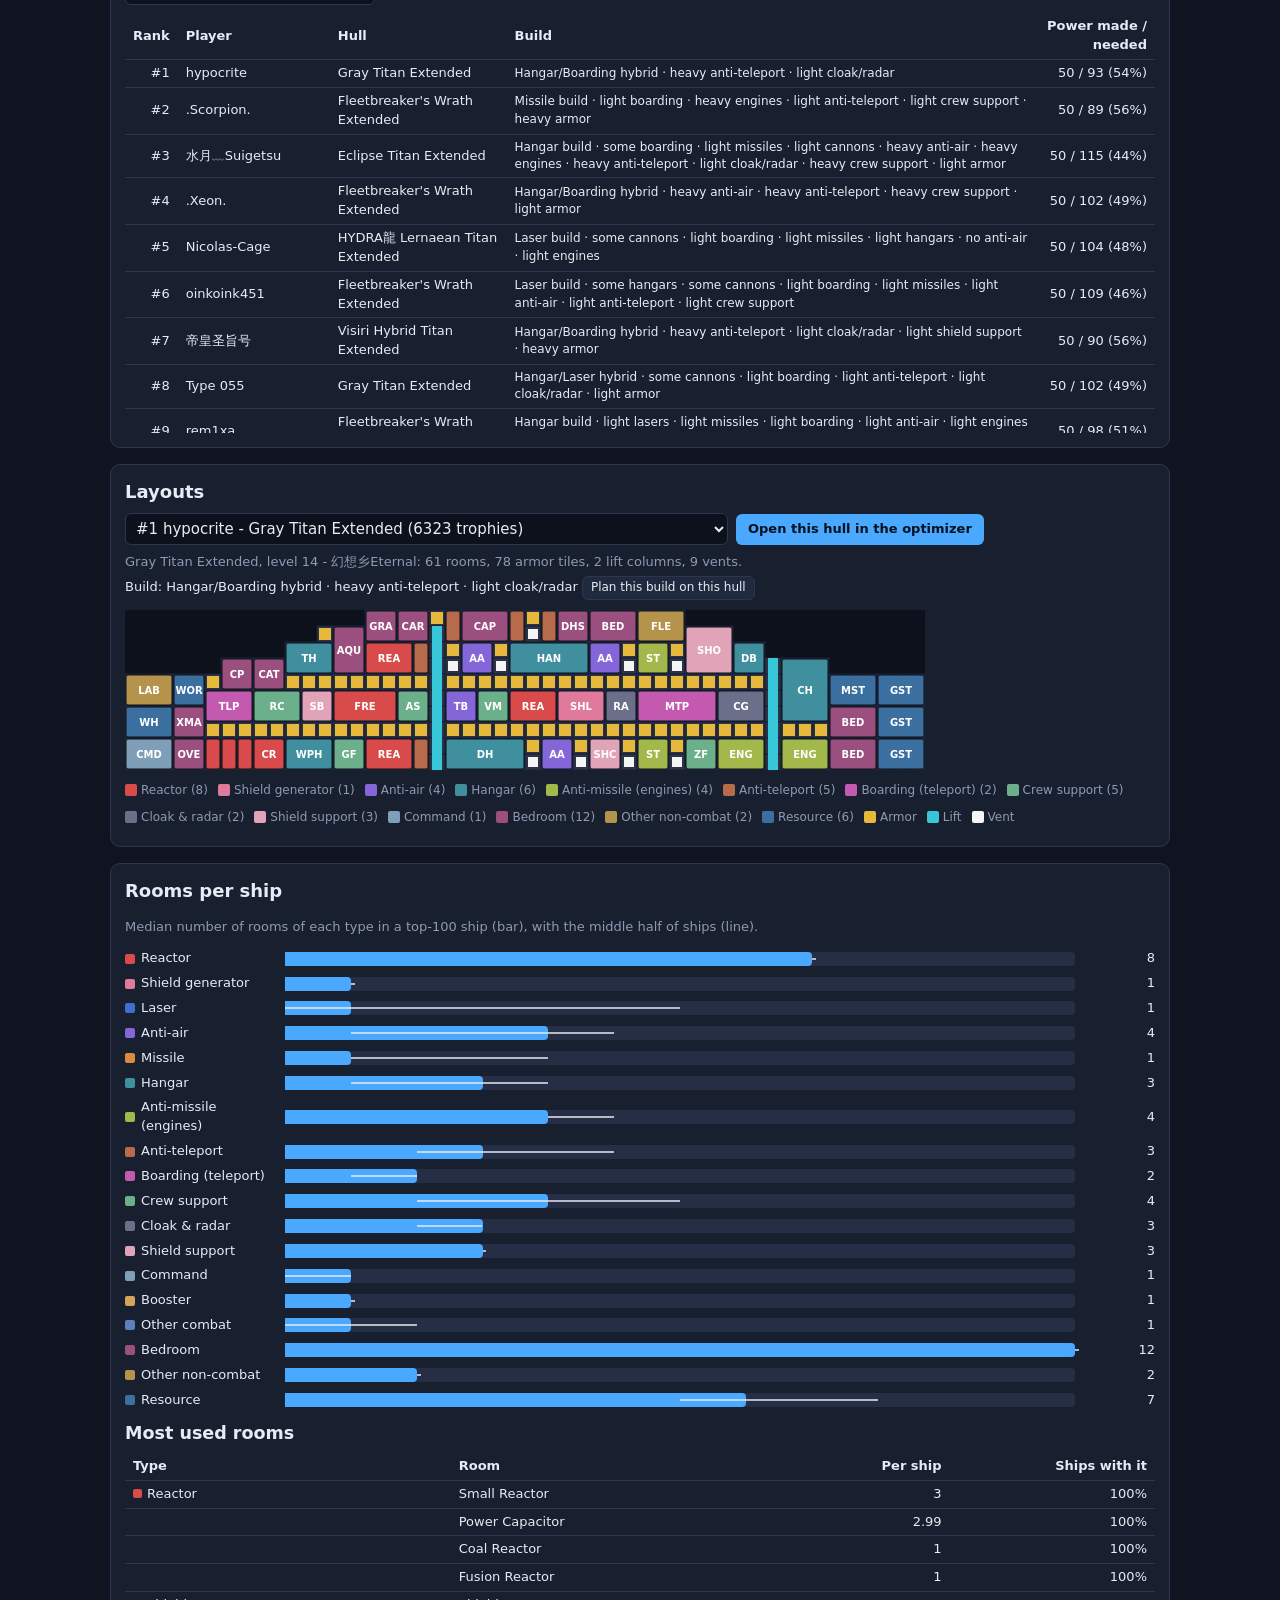
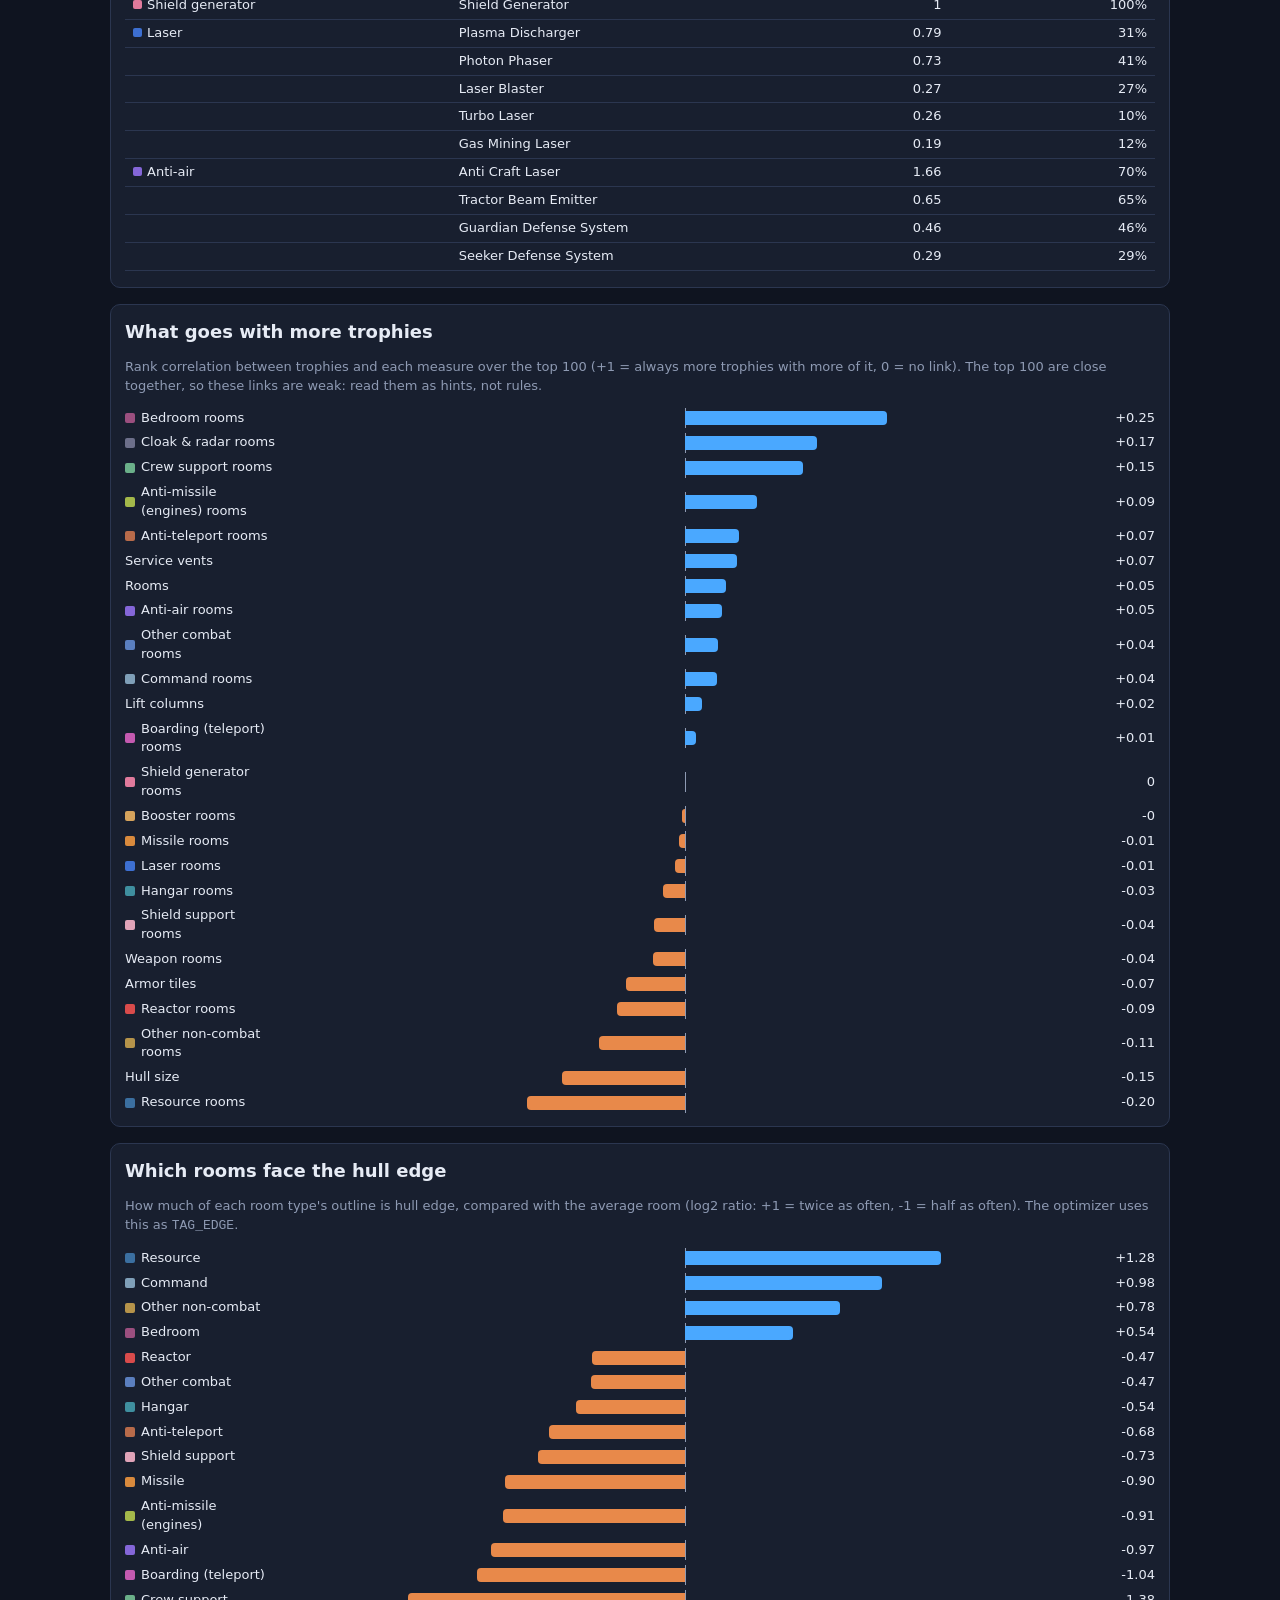
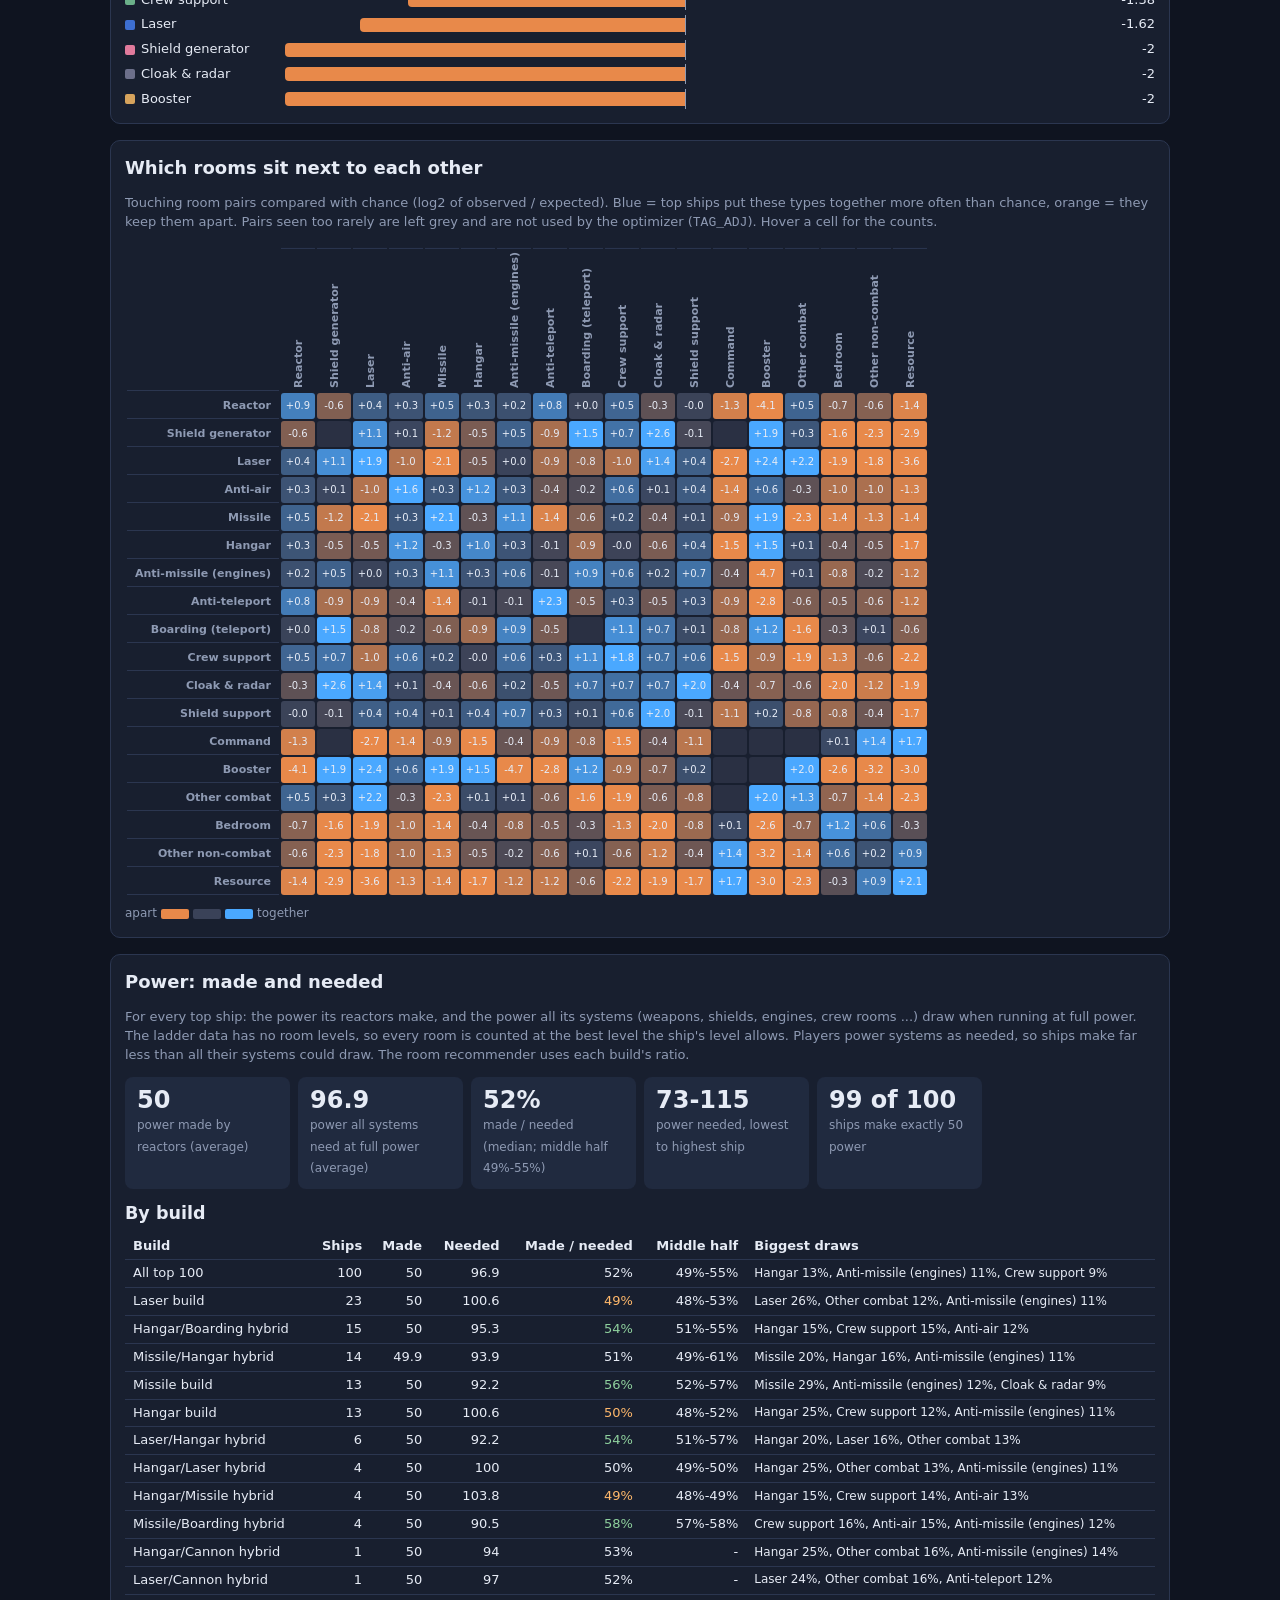
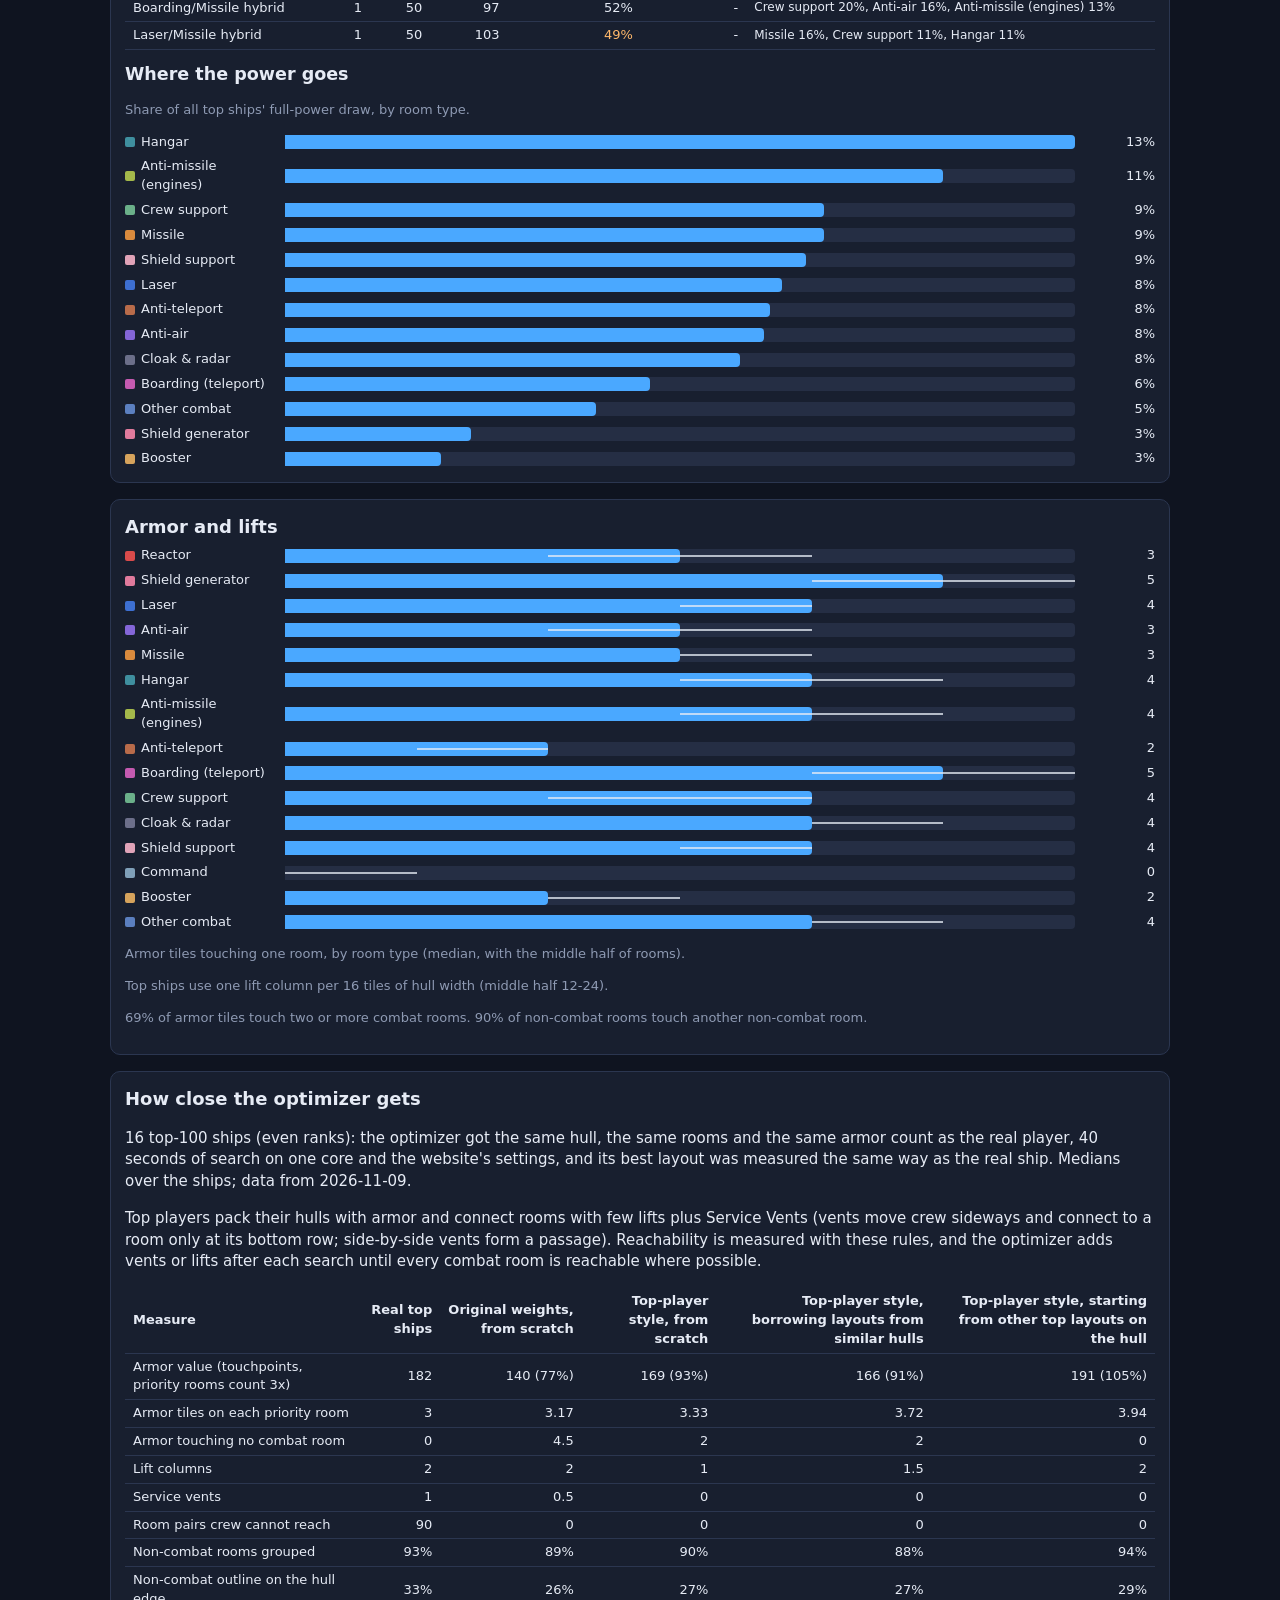
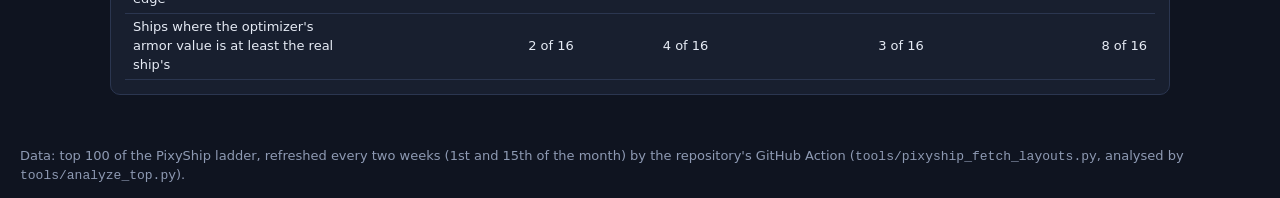
==== commit a9b313d7: "Power made vs needed for the top 100 and each build; generator uses the build's ratio analyze_top.py" ====
--- a/analyze.html
+++ b/analyze.html
@@ -25,7 +25,7 @@
       <a href="#secTiers">Top 10 vs the rest</a><a href="#secExplorer">Build explorer</a><a href="#secBuilds">Builds</a>
       <a href="#secHulls">Hulls</a><a href="#secGallery">Layouts</a><a href="#secRooms">Rooms per ship</a>
       <a href="#secTrophy">What goes with trophies</a><a href="#secEdge">Hull edge</a><a href="#secAdj">Neighbours</a>
-      <a href="#secArmor">Armor and lifts</a><a href="#secCalib">Optimizer benchmark</a>
+      <a href="#secPower">Power</a><a href="#secArmor">Armor and lifts</a><a href="#secCalib">Optimizer benchmark</a>
     </nav>
 
     <section class="panel" id="secTiers" hidden>
@@ -115,6 +115,20 @@
       <div class="scale"><span>apart</span><i class="sw" style="background:var(--neg)"></i><i class="sw" style="background:var(--mid)"></i><i class="sw" style="background:var(--pos)"></i><span>together</span></div>
     </section>
 
+    <section class="panel" id="secPower" hidden>
+      <h2>Power: made and needed</h2>
+      <p class="muted">For every top ship: the power its reactors make, and the power all its systems (weapons, shields,
+        engines, crew rooms ...) draw when running at full power. The ladder data has no room levels, so every room is
+        counted at the best level the ship's level allows. Players power systems as needed, so ships make far less than
+        all their systems could draw. The room recommender uses each build's ratio.</p>
+      <div id="powerTiles" class="tiles"></div>
+      <h3>By build</h3>
+      <div class="tablewrap free"><table id="powerTable"></table></div>
+      <h3>Where the power goes</h3>
+      <p class="muted">Share of all top ships' full-power draw, by room type.</p>
+      <div id="powerDraw" class="hbars"></div>
+    </section>
+
     <section class="panel" id="secArmor" hidden>
       <h2>Armor and lifts</h2>
       <div id="armorBars" class="hbars"></div>
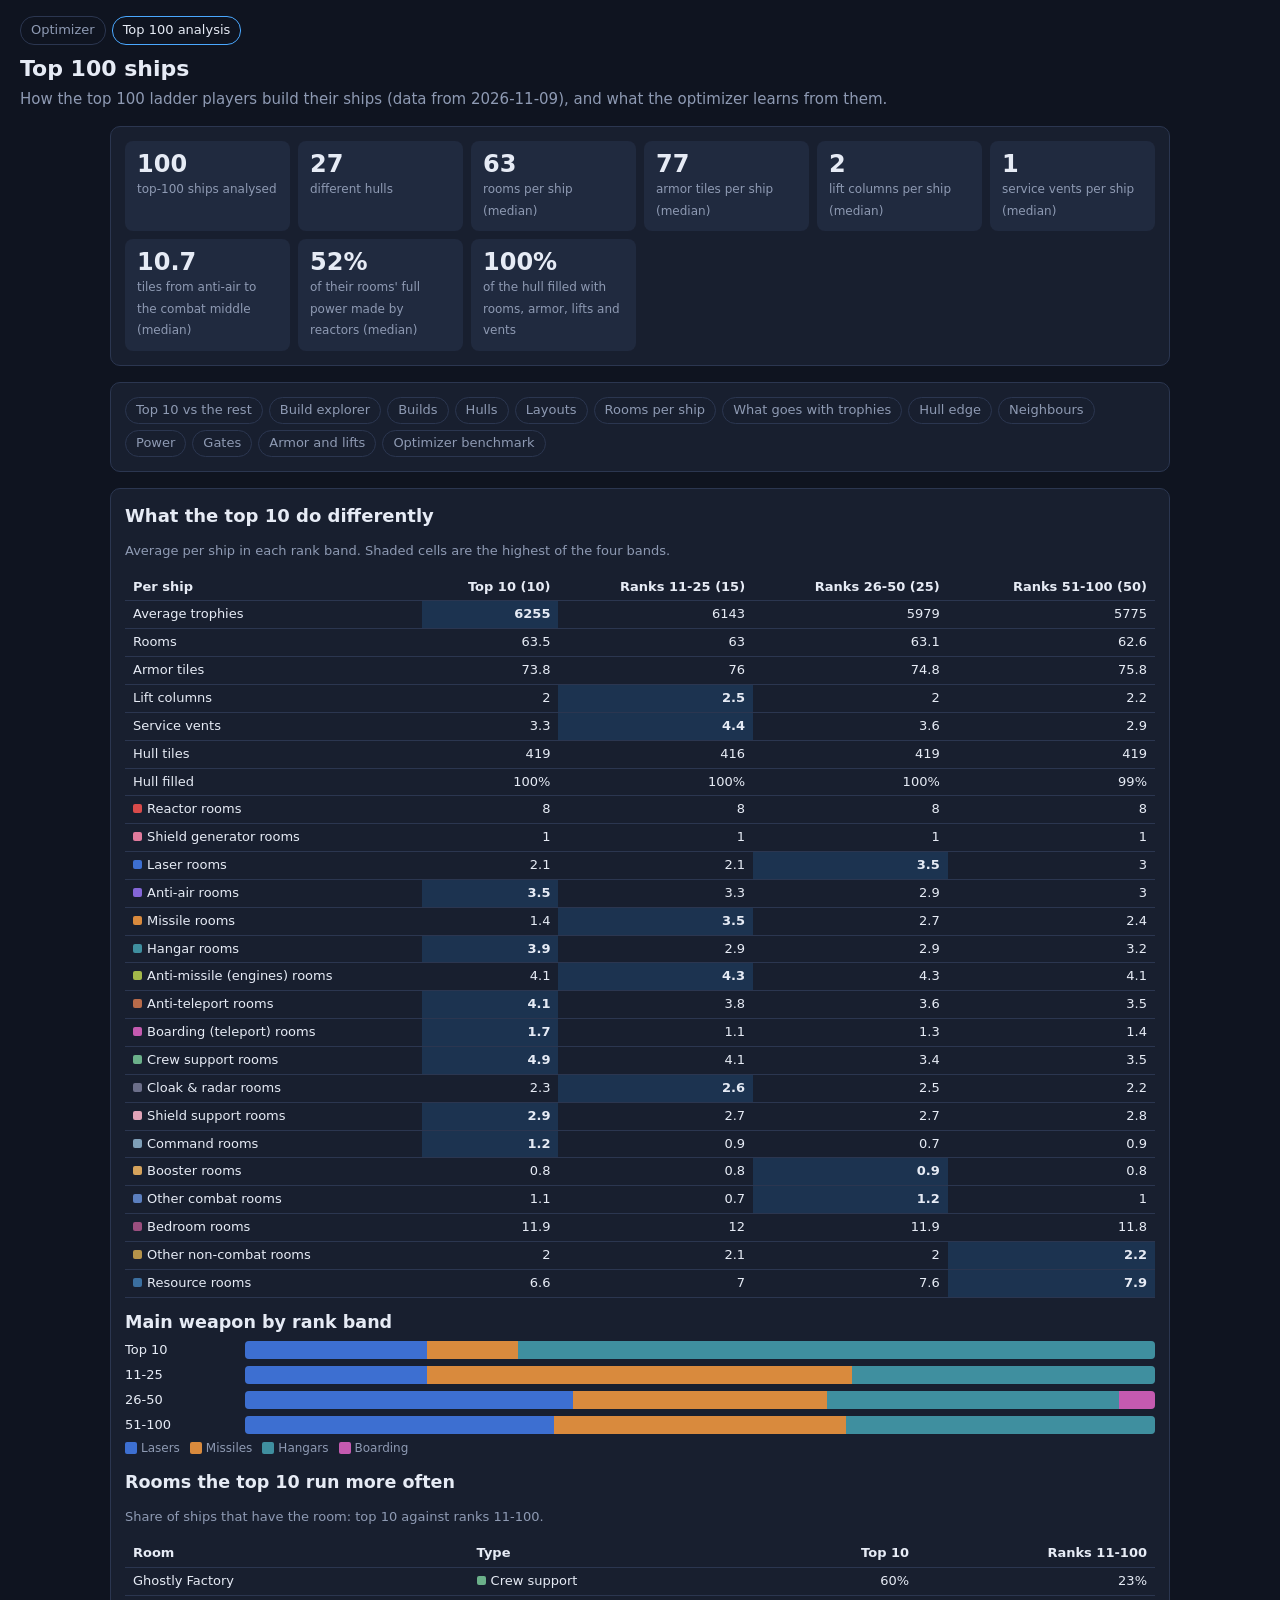
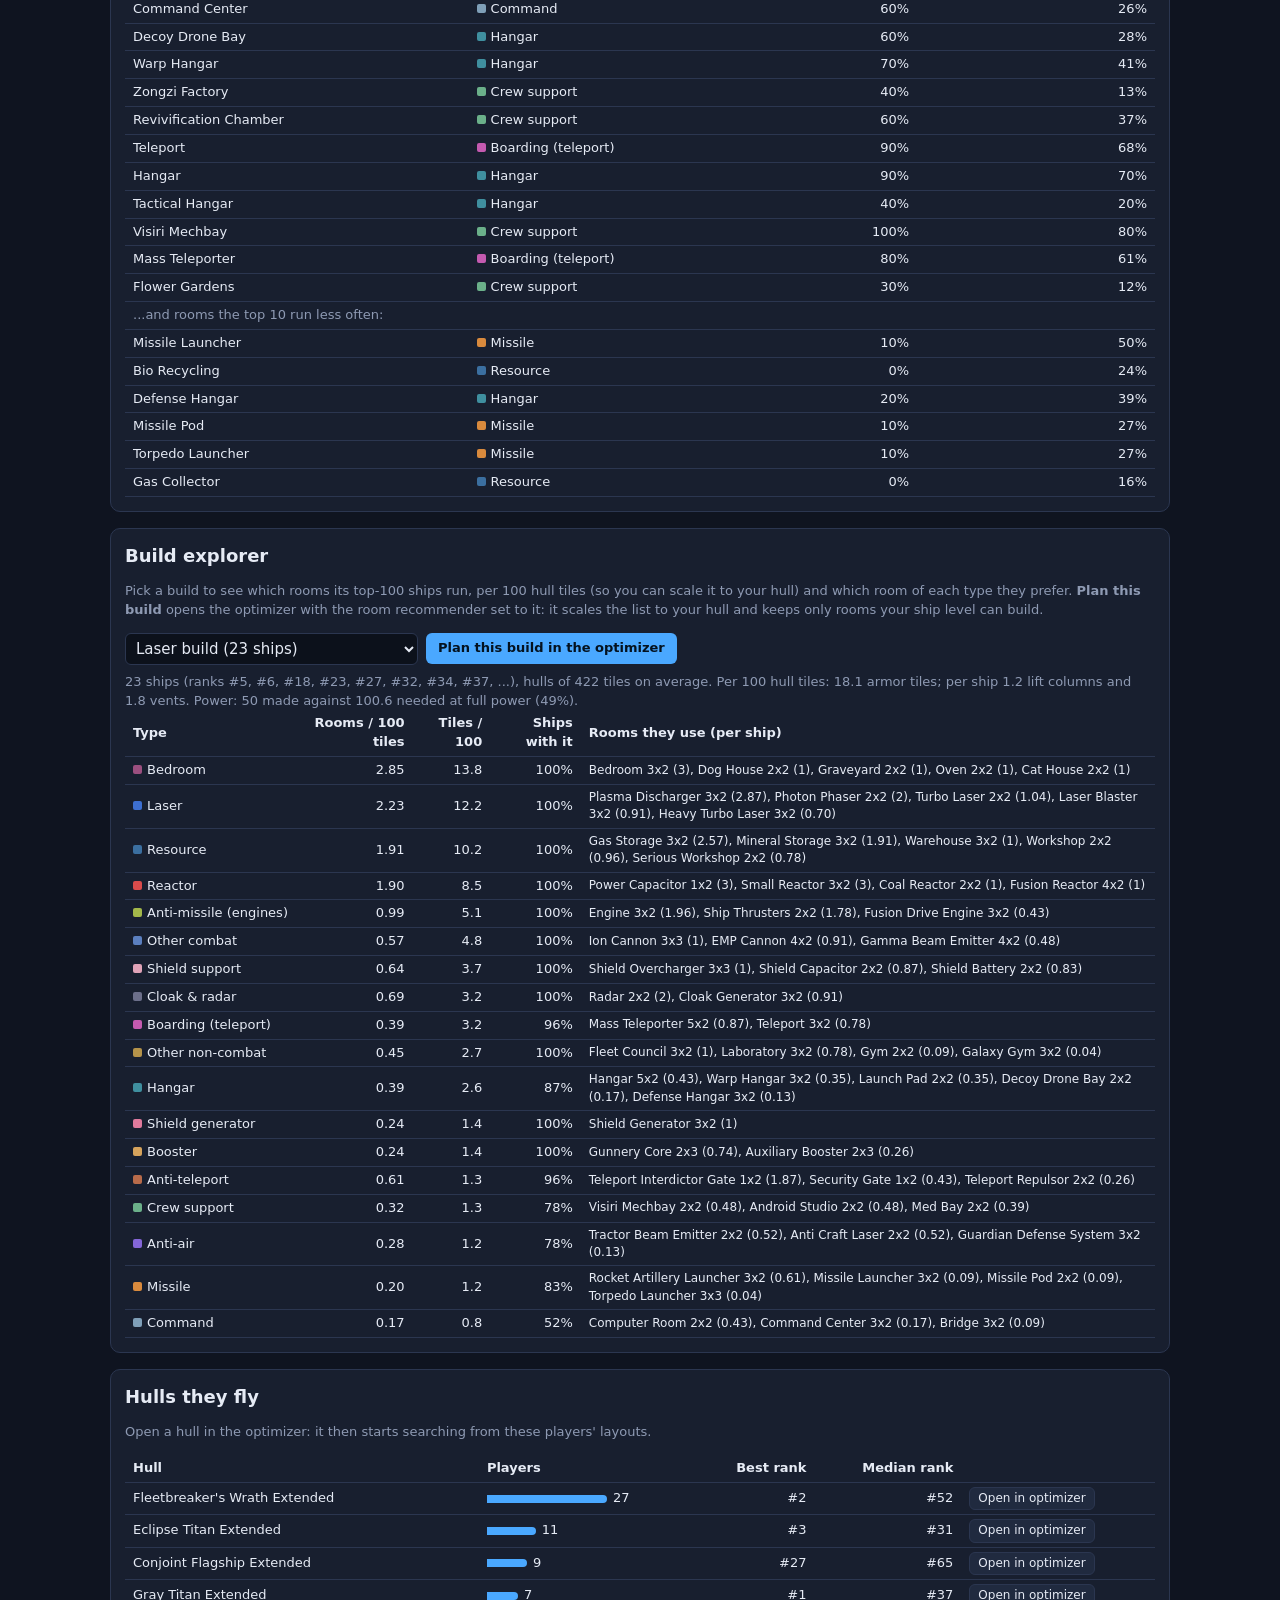
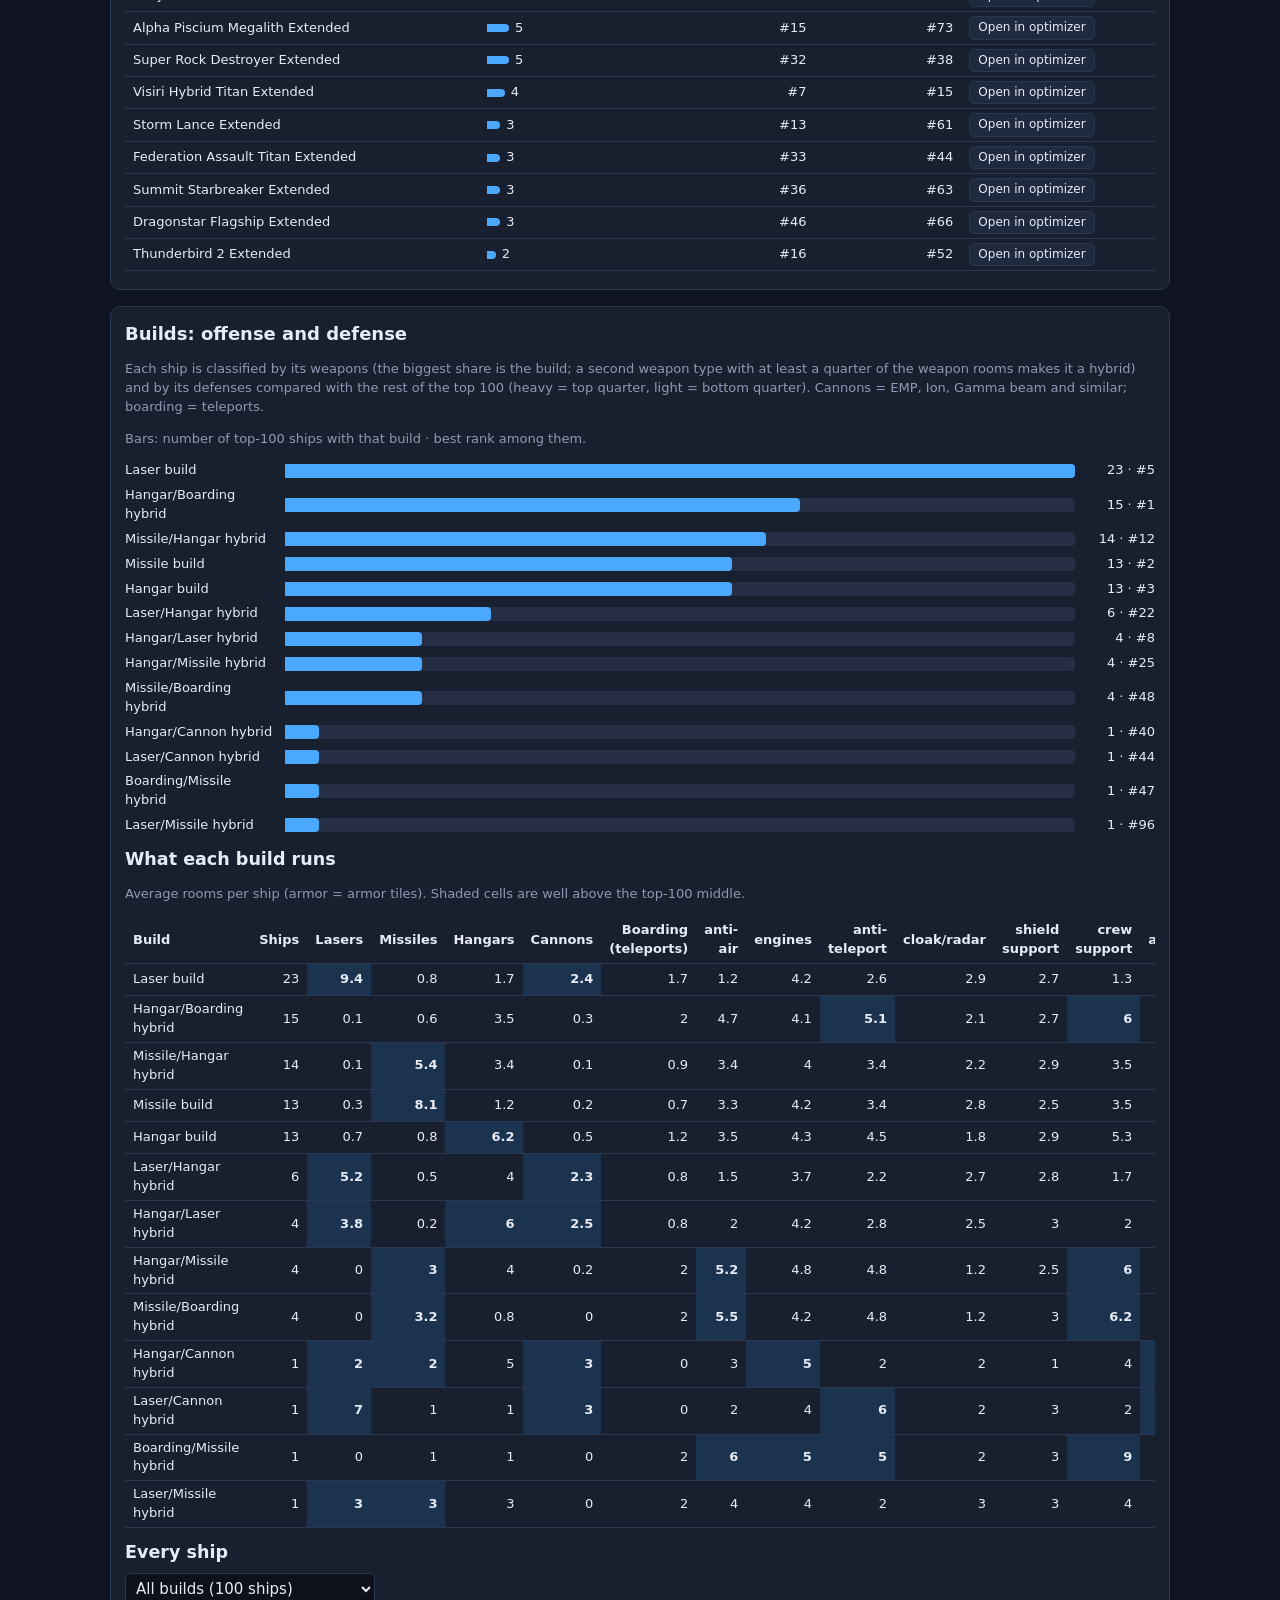
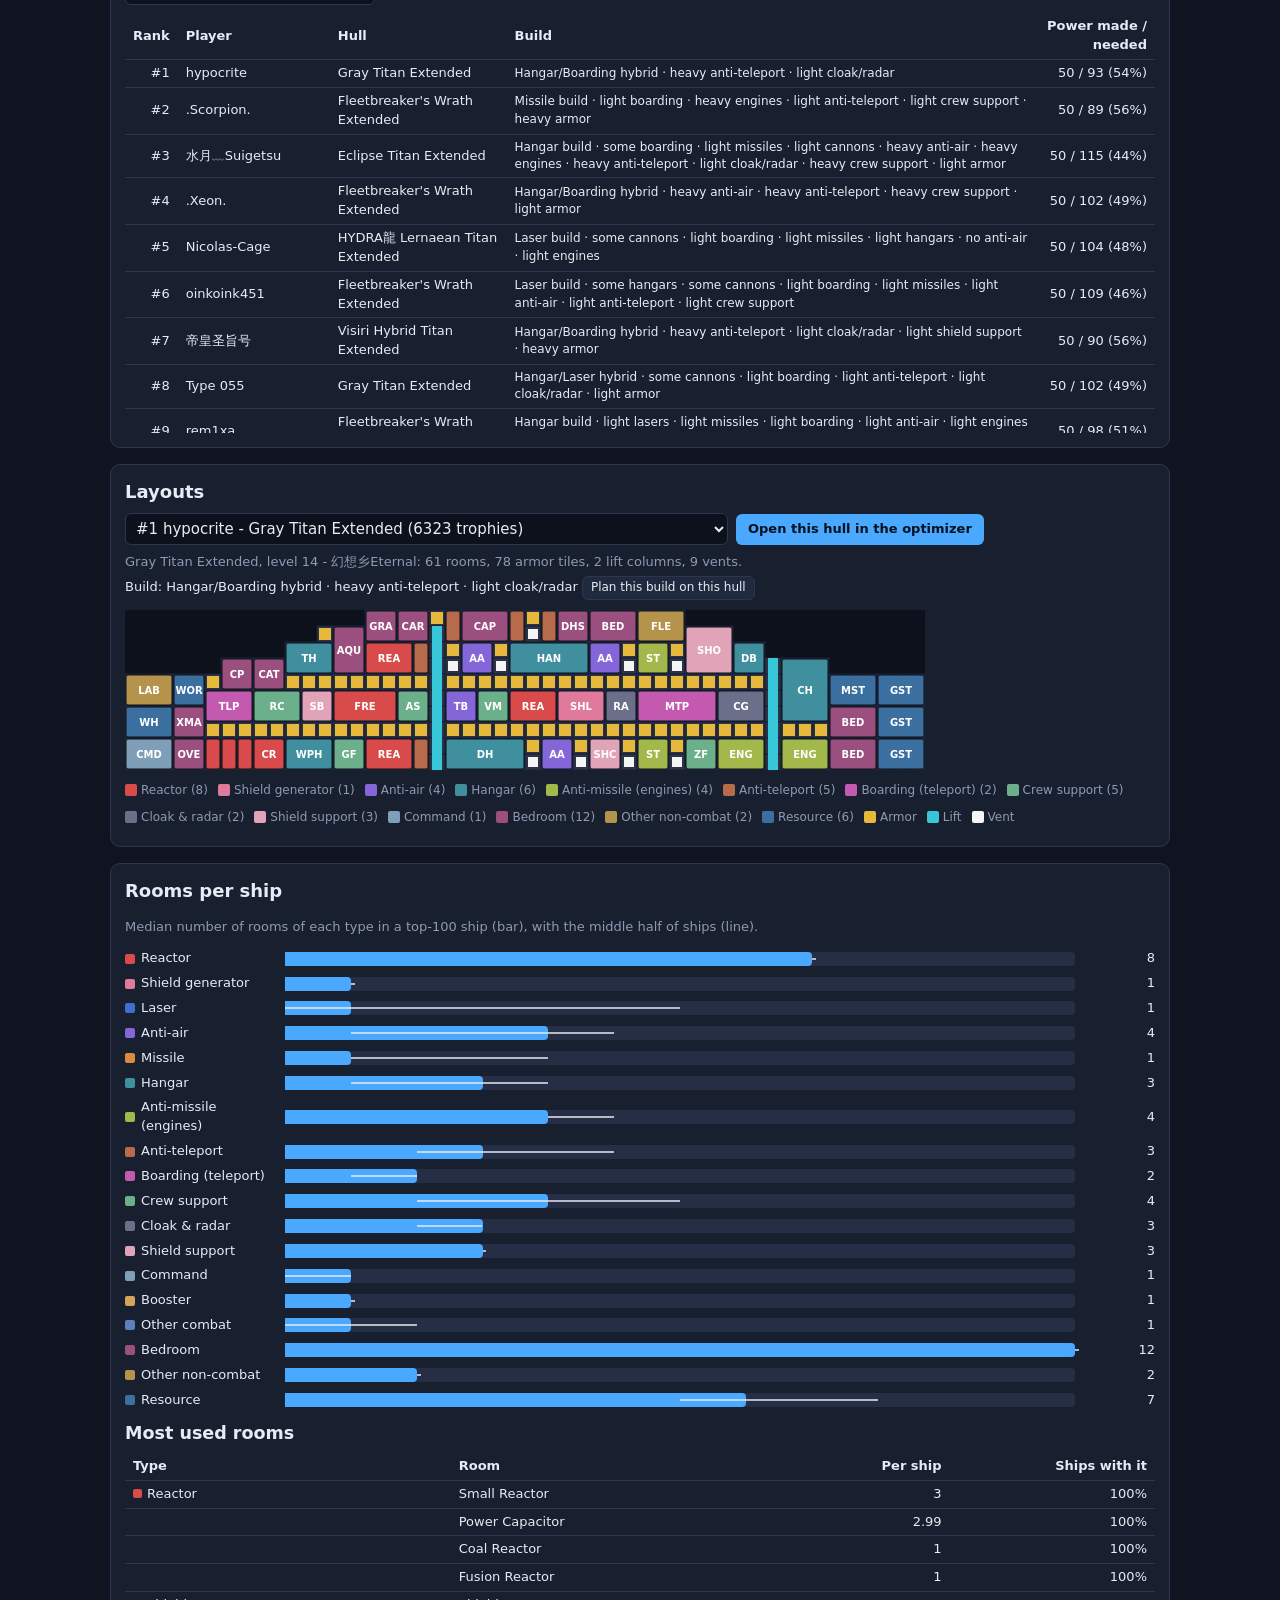
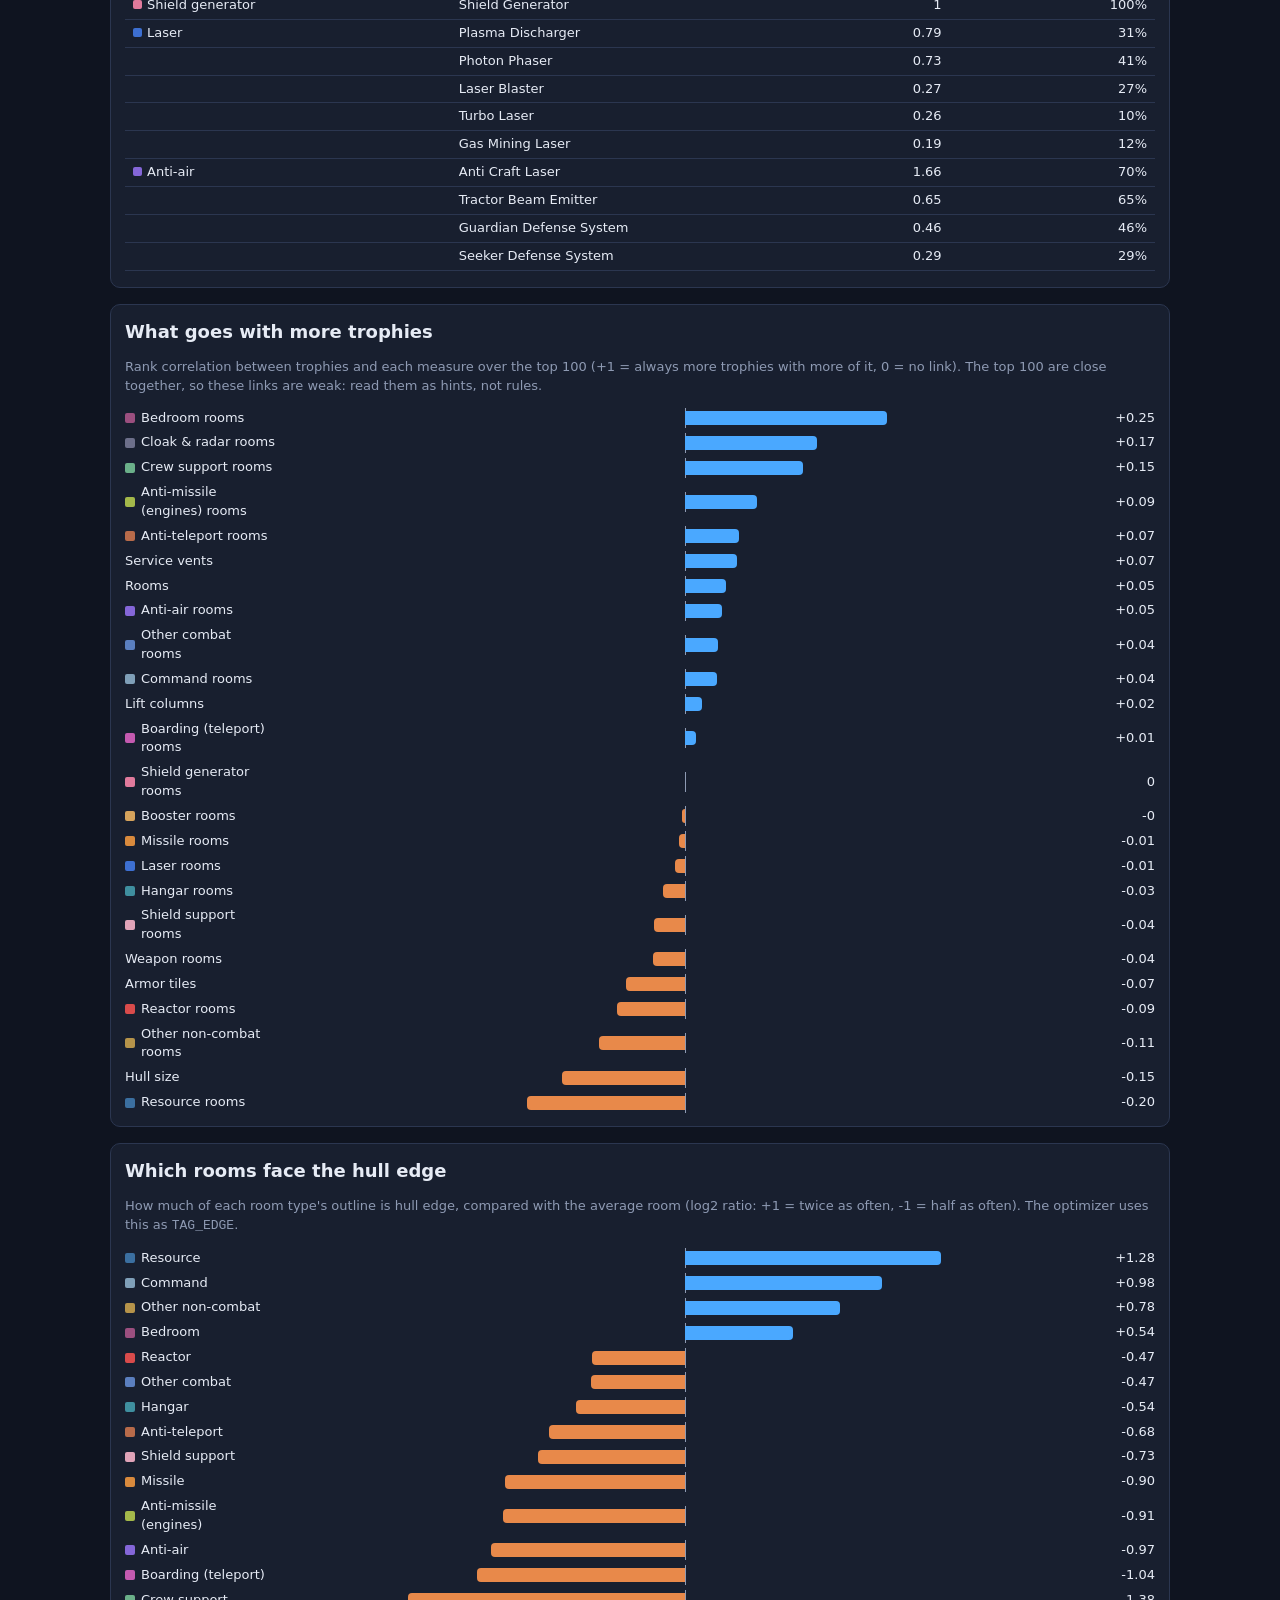
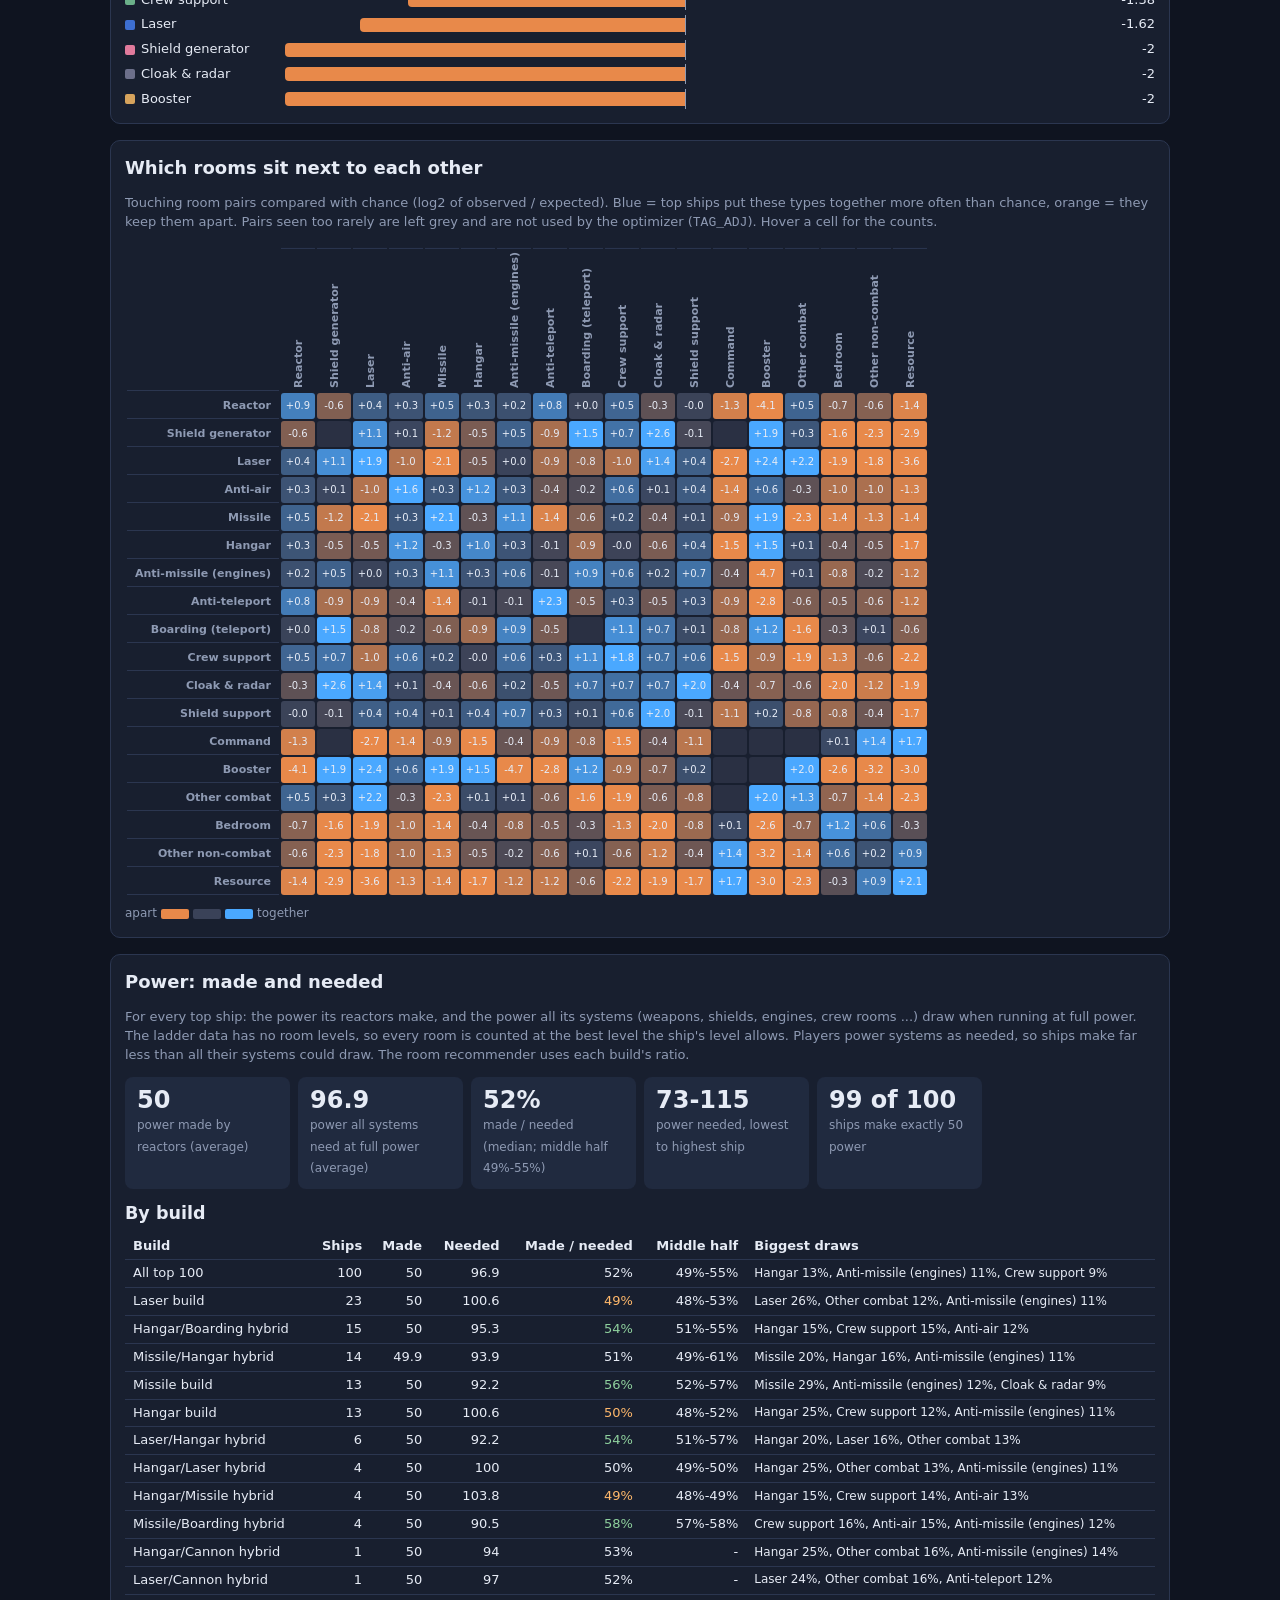
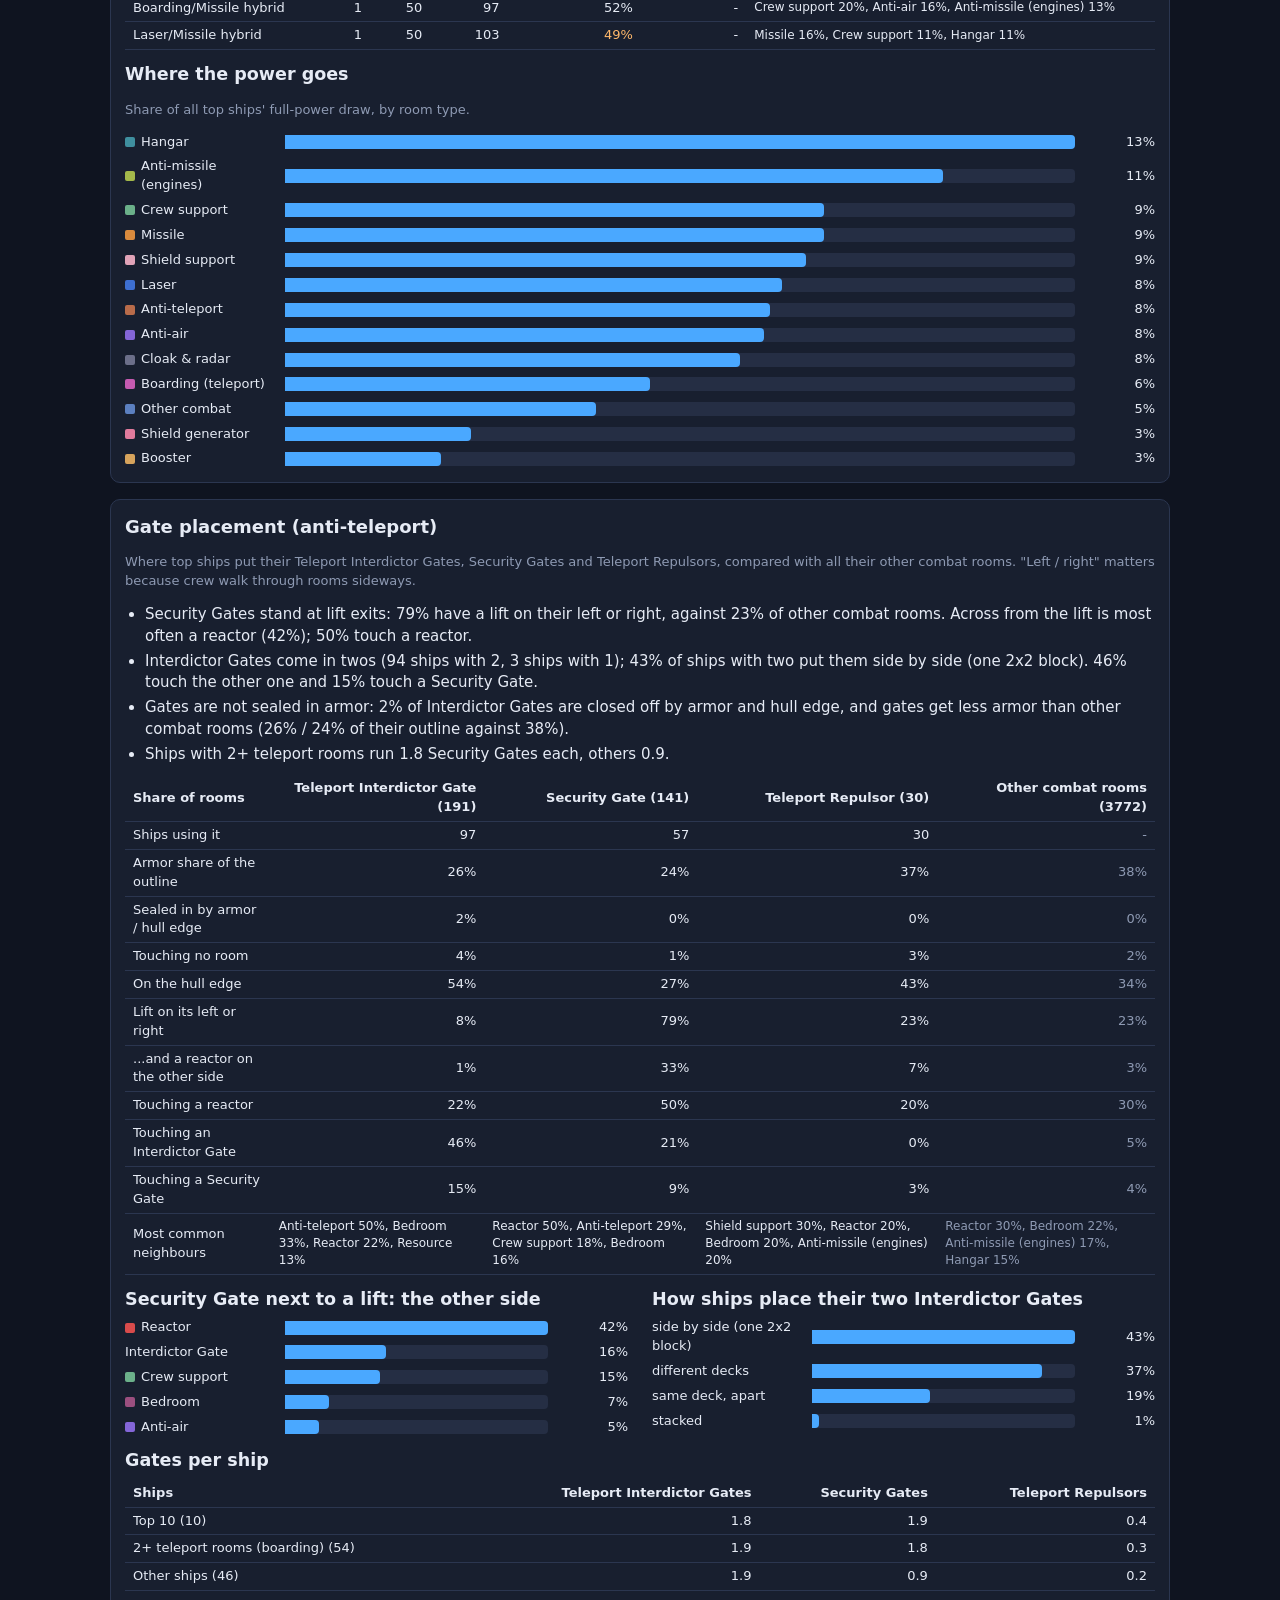
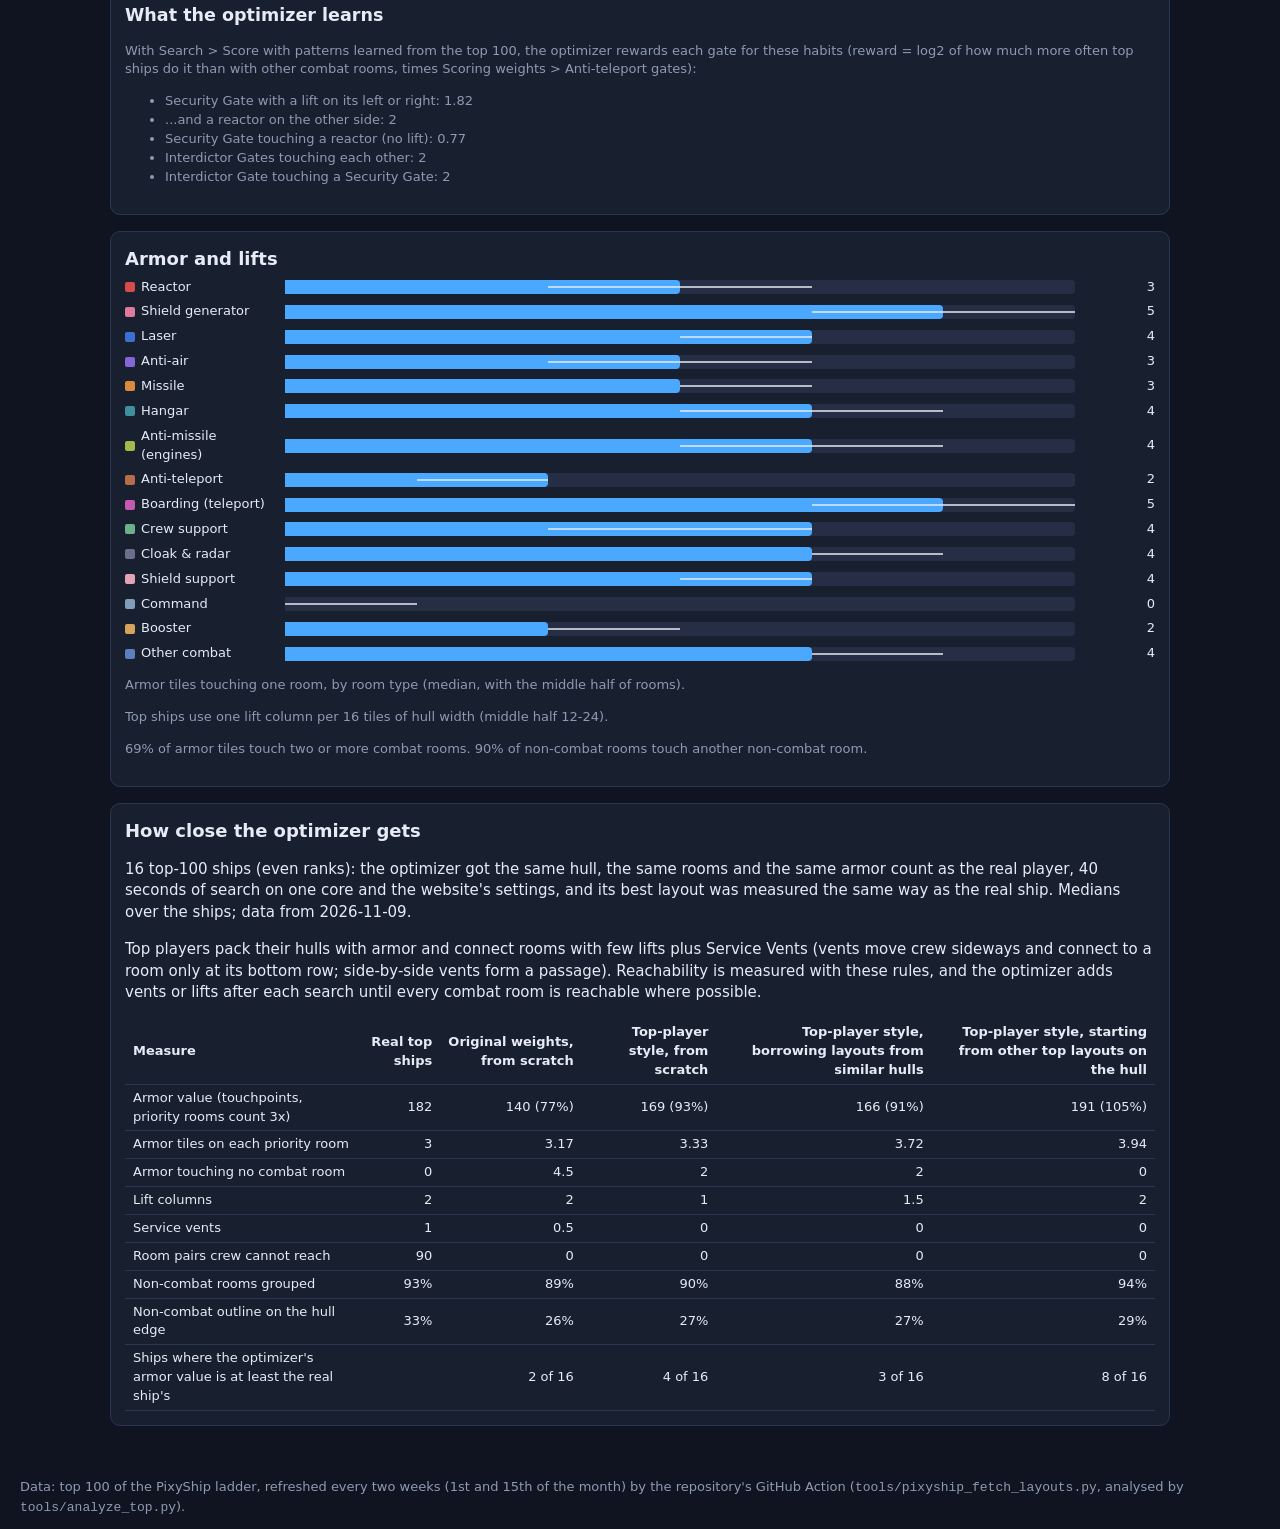
==== commit 79d3f1a0: "Gate placement analysis on the Top 100 page; optimizer learns gate habits analyze_top.py: where top " ====
--- a/analyze.html
+++ b/analyze.html
@@ -25,7 +25,7 @@
       <a href="#secTiers">Top 10 vs the rest</a><a href="#secExplorer">Build explorer</a><a href="#secBuilds">Builds</a>
       <a href="#secHulls">Hulls</a><a href="#secGallery">Layouts</a><a href="#secRooms">Rooms per ship</a>
       <a href="#secTrophy">What goes with trophies</a><a href="#secEdge">Hull edge</a><a href="#secAdj">Neighbours</a>
-      <a href="#secPower">Power</a><a href="#secArmor">Armor and lifts</a><a href="#secCalib">Optimizer benchmark</a>
+      <a href="#secPower">Power</a><a href="#secGates">Gates</a><a href="#secArmor">Armor and lifts</a><a href="#secCalib">Optimizer benchmark</a>
     </nav>
 
     <section class="panel" id="secTiers" hidden>
@@ -129,6 +129,22 @@
       <div id="powerDraw" class="hbars"></div>
     </section>
 
+    <section class="panel" id="secGates" hidden>
+      <h2>Gate placement (anti-teleport)</h2>
+      <p class="muted">Where top ships put their Teleport Interdictor Gates, Security Gates and Teleport Repulsors,
+        compared with all their other combat rooms. "Left / right" matters because crew walk through rooms sideways.</p>
+      <div id="gateTake" class="takeaways"></div>
+      <div class="tablewrap free"><table id="gateTable"></table></div>
+      <div class="grid2col">
+        <div><h3>Security Gate next to a lift: the other side</h3><div id="gateLiftOther" class="hbars"></div></div>
+        <div><h3>How ships place their two Interdictor Gates</h3><div id="gatePairs" class="hbars"></div></div>
+      </div>
+      <h3>Gates per ship</h3>
+      <div class="tablewrap free"><table id="gateCounts"></table></div>
+      <h3>What the optimizer learns</h3>
+      <div id="gateLearn" class="muted"></div>
+    </section>
+
     <section class="panel" id="secArmor" hidden>
       <h2>Armor and lifts</h2>
       <div id="armorBars" class="hbars"></div>
--- a/css/analyze.css
+++ b/css/analyze.css
@@ -59,3 +59,7 @@
 .stack .bar { display: flex; height: 18px; border-radius: 4px; overflow: hidden; background: var(--track); }
 .stack .bar span { height: 100%; }
 td.pos { color: #8fd19e; } td.neg { color: #ffb86b; }
+
+.takeaways ul { margin: 6px 0 10px; padding-left: 20px; }
+.takeaways li { margin: 3px 0; }
+.grid2col { display: grid; grid-template-columns: repeat(auto-fit, minmax(300px, 1fr)); gap: 0 24px; }
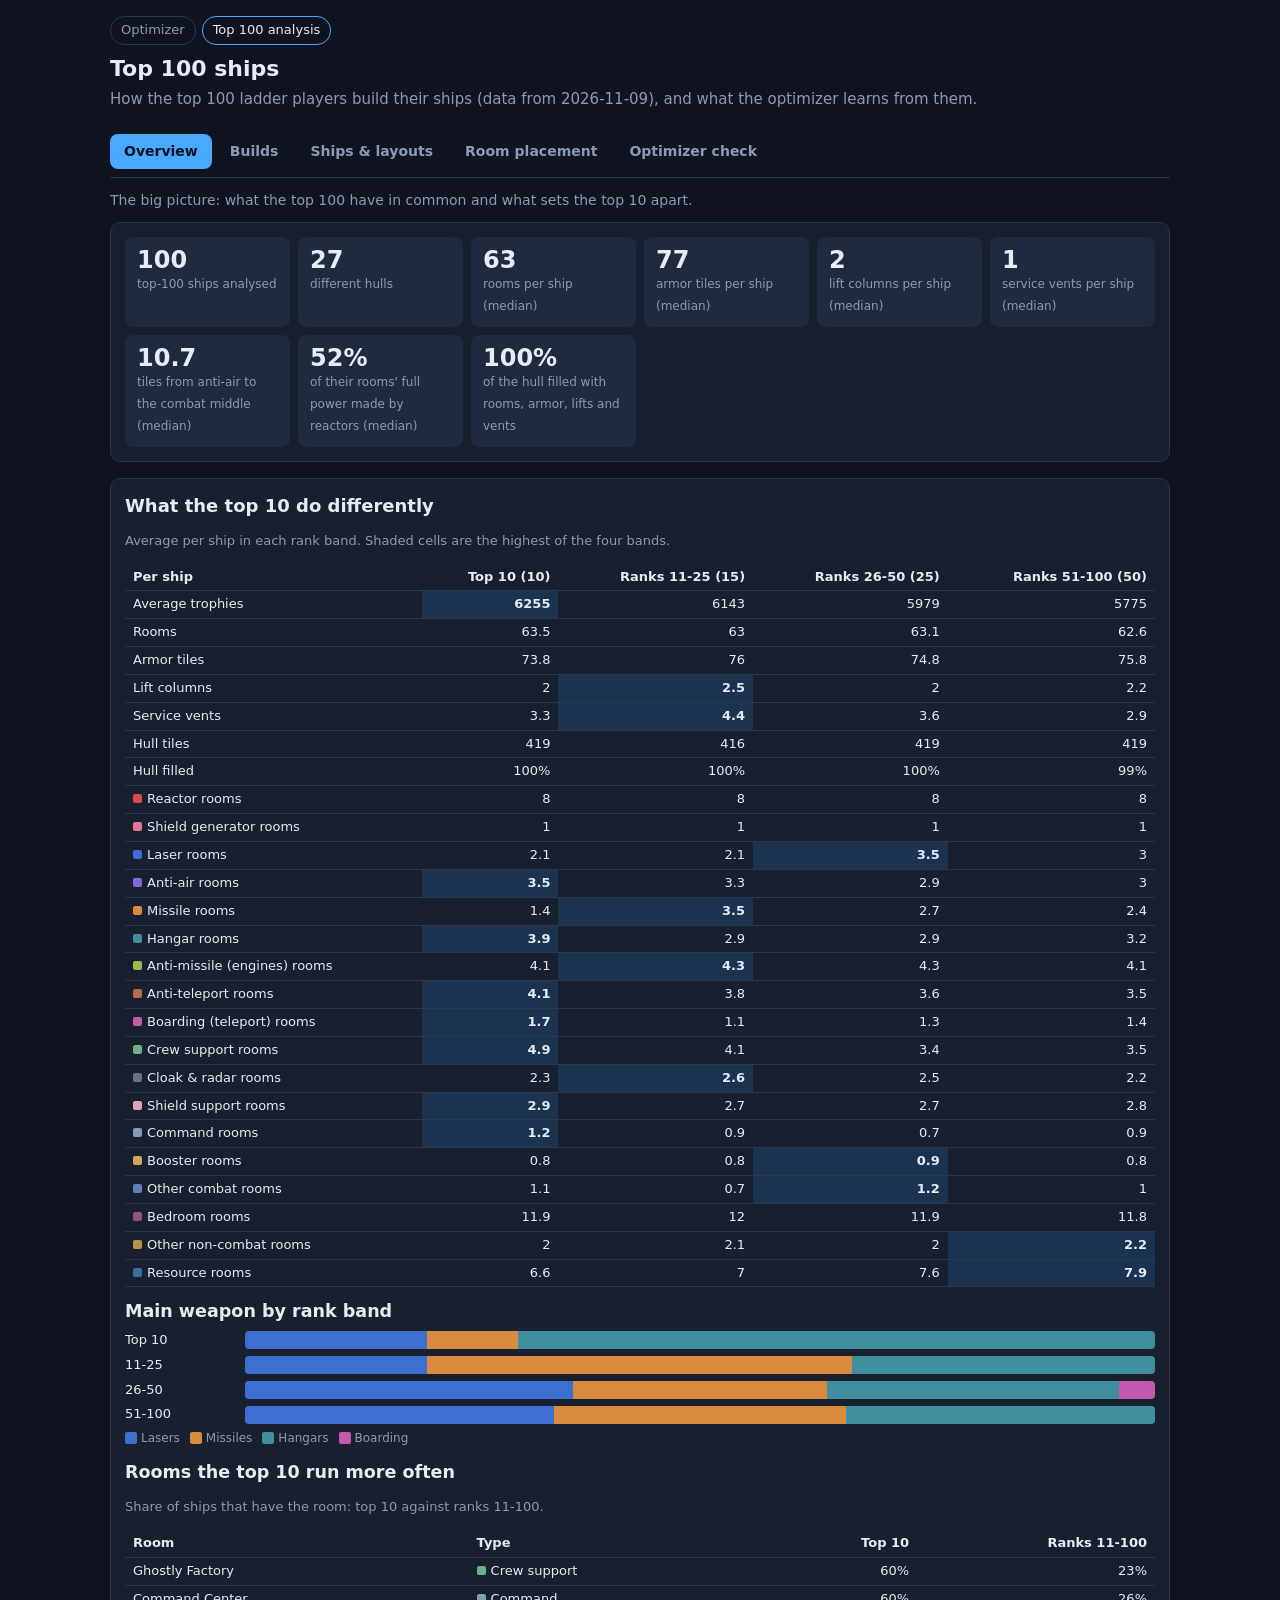
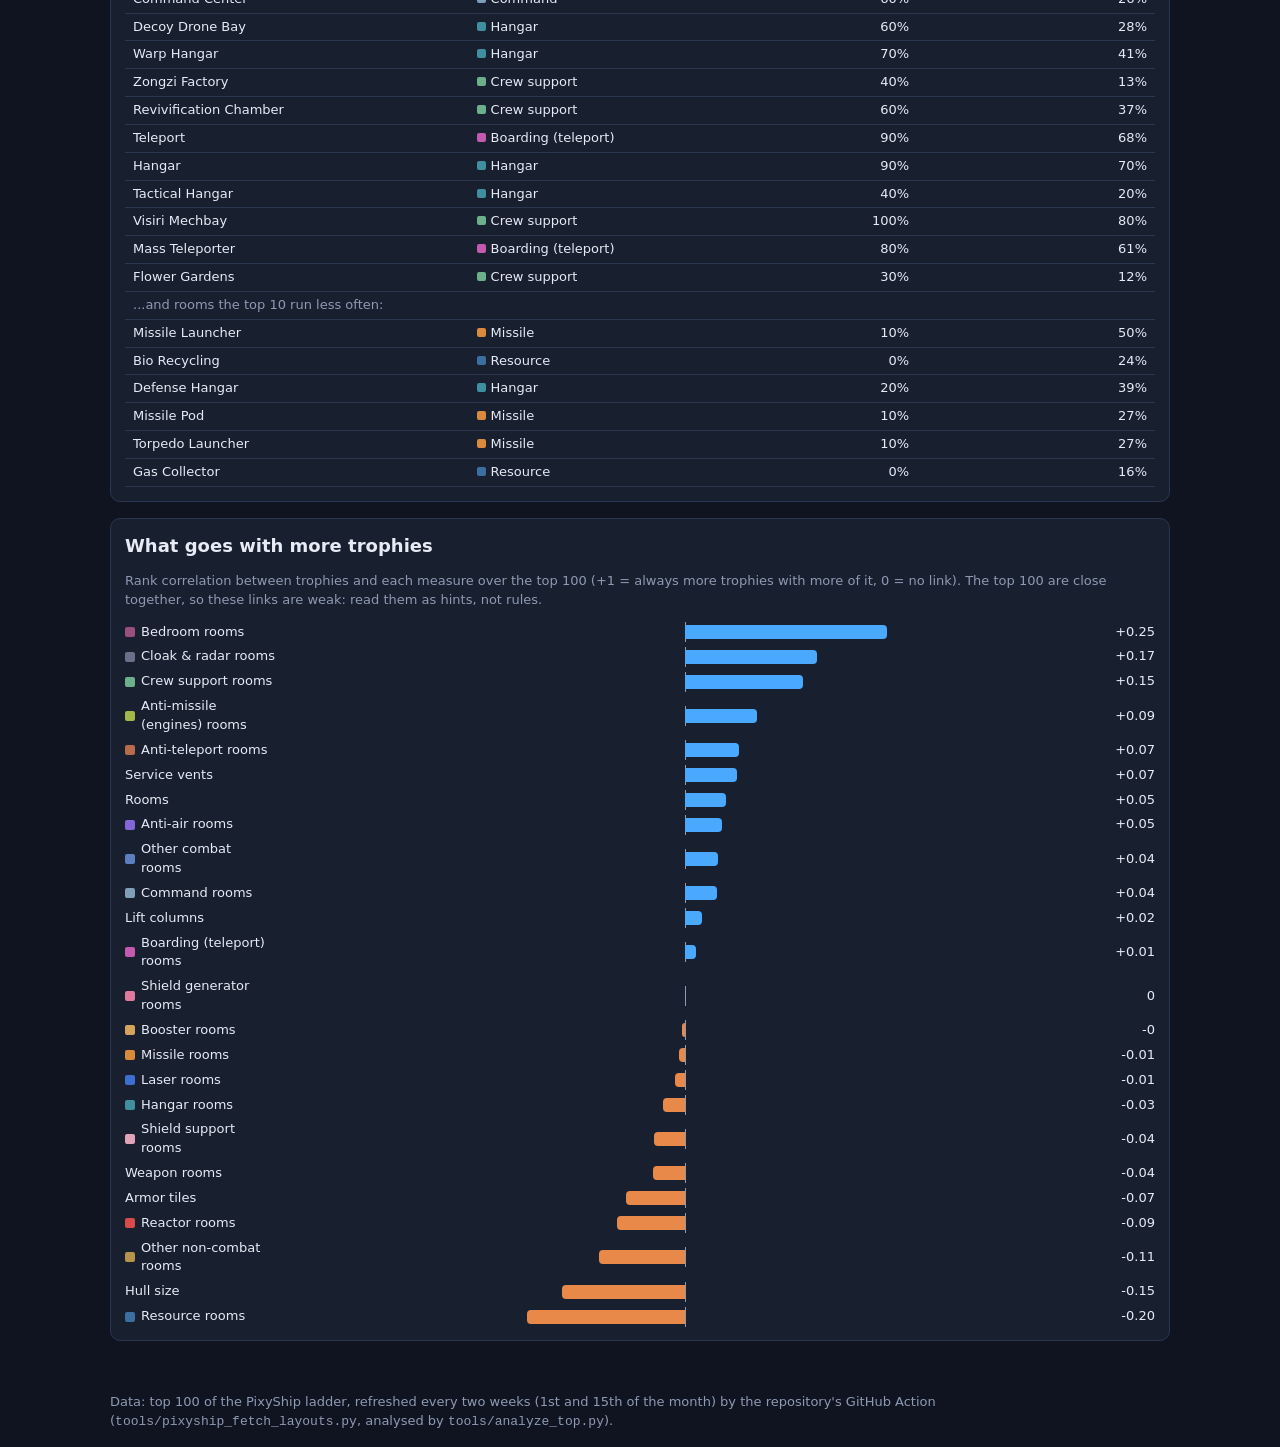
==== commit e2866fc6: "Rework page flow: step tabs on the optimizer, grouped tabs on the Top 100 page Optimizer: settings s" ====
--- a/analyze.html
+++ b/analyze.html
@@ -16,18 +16,18 @@
 
   <main class="single">
     <div id="loadMsg" class="panel muted">Loading top-100 data...</div>
-
+    <nav class="pagetabs" id="pageTabs" hidden role="tablist">
+      <a href="#overview" role="tab" data-tab="overview">Overview</a>
+      <a href="#builds" role="tab" data-tab="builds">Builds</a>
+      <a href="#ships" role="tab" data-tab="ships">Ships & layouts</a>
+      <a href="#placement" role="tab" data-tab="placement">Room placement</a>
+      <a href="#optimizer" role="tab" data-tab="optimizer">Optimizer check</a>
+    </nav>
+    <div class="tabpane" data-tab="overview" hidden>
+      <p class="tabintro">The big picture: what the top 100 have in common and what sets the top 10 apart.</p>
     <section class="panel" id="secOverview" hidden>
       <div id="tiles" class="tiles"></div>
     </section>
-
-    <nav class="panel jump" id="jump" hidden>
-      <a href="#secTiers">Top 10 vs the rest</a><a href="#secExplorer">Build explorer</a><a href="#secBuilds">Builds</a>
-      <a href="#secHulls">Hulls</a><a href="#secGallery">Layouts</a><a href="#secRooms">Rooms per ship</a>
-      <a href="#secTrophy">What goes with trophies</a><a href="#secEdge">Hull edge</a><a href="#secAdj">Neighbours</a>
-      <a href="#secPower">Power</a><a href="#secGates">Gates</a><a href="#secArmor">Armor and lifts</a><a href="#secCalib">Optimizer benchmark</a>
-    </nav>
-
     <section class="panel" id="secTiers" hidden>
       <h2>What the top 10 do differently</h2>
       <p class="muted">Average per ship in each rank band. Shaded cells are the highest of the four bands.</p>
@@ -39,7 +39,15 @@
       <p class="muted">Share of ships that have the room: top 10 against ranks 11-100.</p>
       <div class="tablewrap free"><table id="top10Rooms"></table></div>
     </section>
-
+    <section class="panel" id="secTrophy" hidden>
+      <h2>What goes with more trophies</h2>
+      <p class="muted">Rank correlation between trophies and each measure over the top 100 (+1 = always more trophies with more
+        of it, 0 = no link). The top 100 are close together, so these links are weak: read them as hints, not rules.</p>
+      <div id="trophyBars" class="dbars"></div>
+    </section>
+    </div>
+    <div class="tabpane" data-tab="builds" hidden>
+      <p class="tabintro">Which weapon setups the top 100 fly, what rooms each build runs, and how much power they use. Plan a build here and open it in the optimizer.</p>
     <section class="panel" id="secExplorer" hidden>
       <h2>Build explorer</h2>
       <p class="muted">Pick a build to see which rooms its top-100 ships run, per 100 hull tiles (so you can scale it to
@@ -50,13 +58,6 @@
       <div id="exInfo" class="muted"></div>
       <div class="tablewrap free"><table id="exTable"></table></div>
     </section>
-
-    <section class="panel" id="secHulls" hidden>
-      <h2>Hulls they fly</h2>
-      <p class="muted">Open a hull in the optimizer: it then starts searching from these players' layouts.</p>
-      <div class="tablewrap tall"><table id="hullTable"></table></div>
-    </section>
-
     <section class="panel" id="secBuilds" hidden>
       <h2>Builds: offense and defense</h2>
       <p class="muted">Each ship is classified by its weapons (the biggest share is the build; a second weapon type with at
@@ -71,50 +72,6 @@
       <div class="toolbar"><select id="buildFilter" aria-label="Filter by build"></select></div>
       <div class="tablewrap tall"><table id="buildShips"></table></div>
     </section>
-
-    <section class="panel" id="secGallery" hidden>
-      <h2>Layouts</h2>
-      <div class="toolbar">
-        <select id="galPick" aria-label="Player"></select>
-        <a id="galOpen" class="btnlink" href="#">Open this hull in the optimizer</a>
-      </div>
-      <div id="galInfo" class="muted"></div>
-      <div id="galBuild" class="buildlabel"></div>
-      <div id="galSvg" class="layoutbox"></div>
-      <div id="galLegend" class="legend"></div>
-    </section>
-
-    <section class="panel" id="secRooms" hidden>
-      <h2>Rooms per ship</h2>
-      <p class="muted">Median number of rooms of each type in a top-100 ship (bar), with the middle half of ships (line).</p>
-      <div id="roomBars" class="hbars"></div>
-      <h3>Most used rooms</h3>
-      <div class="tablewrap tall"><table id="popTable"></table></div>
-    </section>
-
-    <section class="panel" id="secTrophy" hidden>
-      <h2>What goes with more trophies</h2>
-      <p class="muted">Rank correlation between trophies and each measure over the top 100 (+1 = always more trophies with more
-        of it, 0 = no link). The top 100 are close together, so these links are weak: read them as hints, not rules.</p>
-      <div id="trophyBars" class="dbars"></div>
-    </section>
-
-    <section class="panel" id="secEdge" hidden>
-      <h2>Which rooms face the hull edge</h2>
-      <p class="muted">How much of each room type's outline is hull edge, compared with the average room
-        (log2 ratio: +1 = twice as often, -1 = half as often). The optimizer uses this as <code>TAG_EDGE</code>.</p>
-      <div id="edgeBars" class="dbars"></div>
-    </section>
-
-    <section class="panel" id="secAdj" hidden>
-      <h2>Which rooms sit next to each other</h2>
-      <p class="muted">Touching room pairs compared with chance (log2 of observed / expected). Blue = top ships put
-        these types together more often than chance, orange = they keep them apart. Pairs seen too rarely are left grey
-        and are not used by the optimizer (<code>TAG_ADJ</code>). Hover a cell for the counts.</p>
-      <div class="tablewrap free"><table id="adjTable" class="heat"></table></div>
-      <div class="scale"><span>apart</span><i class="sw" style="background:var(--neg)"></i><i class="sw" style="background:var(--mid)"></i><i class="sw" style="background:var(--pos)"></i><span>together</span></div>
-    </section>
-
     <section class="panel" id="secPower" hidden>
       <h2>Power: made and needed</h2>
       <p class="muted">For every top ship: the power its reactors make, and the power all its systems (weapons, shields,
@@ -128,7 +85,35 @@
       <p class="muted">Share of all top ships' full-power draw, by room type.</p>
       <div id="powerDraw" class="hbars"></div>
     </section>
-
+    </div>
+    <div class="tabpane" data-tab="ships" hidden>
+      <p class="tabintro">The hulls top players fly and their actual layouts. Open any hull in the optimizer to start from these layouts.</p>
+    <section class="panel" id="secHulls" hidden>
+      <h2>Hulls they fly</h2>
+      <p class="muted">Open a hull in the optimizer: it then starts searching from these players' layouts.</p>
+      <div class="tablewrap tall"><table id="hullTable"></table></div>
+    </section>
+    <section class="panel" id="secGallery" hidden>
+      <h2>Layouts</h2>
+      <div class="toolbar">
+        <select id="galPick" aria-label="Player"></select>
+        <a id="galOpen" class="btnlink" href="#">Open this hull in the optimizer</a>
+      </div>
+      <div id="galInfo" class="muted"></div>
+      <div id="galBuild" class="buildlabel"></div>
+      <div id="galSvg" class="layoutbox"></div>
+      <div id="galLegend" class="legend"></div>
+    </section>
+    </div>
+    <div class="tabpane" data-tab="placement" hidden>
+      <p class="tabintro">Where top ships put their rooms: rooms per ship, anti-teleport gates, hull edge, neighbours, armor and lifts. The optimizer learns these patterns.</p>
+    <section class="panel" id="secRooms" hidden>
+      <h2>Rooms per ship</h2>
+      <p class="muted">Median number of rooms of each type in a top-100 ship (bar), with the middle half of ships (line).</p>
+      <div id="roomBars" class="hbars"></div>
+      <h3>Most used rooms</h3>
+      <div class="tablewrap tall"><table id="popTable"></table></div>
+    </section>
     <section class="panel" id="secGates" hidden>
       <h2>Gate placement (anti-teleport)</h2>
       <p class="muted">Where top ships put their Teleport Interdictor Gates, Security Gates and Teleport Repulsors,
@@ -144,18 +129,34 @@
       <h3>What the optimizer learns</h3>
       <div id="gateLearn" class="muted"></div>
     </section>
-
+    <section class="panel" id="secEdge" hidden>
+      <h2>Which rooms face the hull edge</h2>
+      <p class="muted">How much of each room type's outline is hull edge, compared with the average room
+        (log2 ratio: +1 = twice as often, -1 = half as often). The optimizer uses this as <code>TAG_EDGE</code>.</p>
+      <div id="edgeBars" class="dbars"></div>
+    </section>
+    <section class="panel" id="secAdj" hidden>
+      <h2>Which rooms sit next to each other</h2>
+      <p class="muted">Touching room pairs compared with chance (log2 of observed / expected). Blue = top ships put
+        these types together more often than chance, orange = they keep them apart. Pairs seen too rarely are left grey
+        and are not used by the optimizer (<code>TAG_ADJ</code>). Hover a cell for the counts.</p>
+      <div class="tablewrap free"><table id="adjTable" class="heat"></table></div>
+      <div class="scale"><span>apart</span><i class="sw" style="background:var(--neg)"></i><i class="sw" style="background:var(--mid)"></i><i class="sw" style="background:var(--pos)"></i><span>together</span></div>
+    </section>
     <section class="panel" id="secArmor" hidden>
       <h2>Armor and lifts</h2>
       <div id="armorBars" class="hbars"></div>
       <div id="armorNotes" class="muted"></div>
     </section>
-
+    </div>
+    <div class="tabpane" data-tab="optimizer" hidden>
+      <p class="tabintro">How close the optimizer gets to the real top ships with the same hull and rooms.</p>
     <section class="panel" id="secCalib" hidden>
       <h2>How close the optimizer gets</h2>
       <div id="benchText"></div>
       <div class="tablewrap free"><table id="benchTable"></table></div>
     </section>
+    </div>
   </main>
 
   <footer class="muted">Data: top 100 of the PixyShip ladder, refreshed every two weeks (1st and 15th of the month) by the repository's GitHub Action
--- a/css/style.css
+++ b/css/style.css
@@ -128,3 +128,31 @@
 #planTable td, #planTable th { padding: 3px 5px; }
 #planTable td.typecell { white-space: normal; }
 #planTable td:nth-child(3) { white-space: nowrap; }
+
+/* ---- page flow: settings tabs, empty-results guide ---- */
+.settingshead { position: sticky; top: -14px; z-index: 2; background: var(--panel); margin: -14px -14px 10px; padding: 10px 14px 0; border-bottom: 1px solid var(--border); border-radius: 10px 10px 0 0; }
+.paneltabs { display: flex; gap: 2px; flex-wrap: wrap; }
+.paneltabs button { border: 0; border-bottom: 2px solid transparent; border-radius: 0; background: none; padding: 8px 10px; color: var(--muted); font-weight: 600; }
+.paneltabs button:hover:not(:disabled) { color: var(--text); border-color: transparent; border-bottom-color: var(--border); }
+.paneltabs button.active { color: var(--text); border-bottom-color: var(--accent); }
+.tabpane > h2 { margin: 2px 0 8px; display: flex; align-items: center; flex-wrap: wrap; gap: 6px; }
+.tabpane h4 { margin: 14px 0 6px; }
+.tabpane details.sub { border-top: 1px solid var(--border); margin-top: 10px; padding: 8px 0 2px; }
+.nextrow { display: flex; justify-content: space-between; gap: 8px; margin-top: 16px; padding-top: 10px; border-top: 1px solid var(--border); }
+.nextrow button:only-child { margin-left: auto; }
+.steps li.current { border-color: var(--accent); }
+.steps li.current.done { border-color: #3f9b57; box-shadow: inset 0 0 0 1px var(--accent); }
+.empty { padding: 18px 4px 8px; max-width: 640px; }
+.empty h2 { font-size: 20px; margin-bottom: 4px; }
+.emptysteps { list-style: none; counter-reset: st; padding: 0; margin: 14px 0; display: grid; gap: 10px; }
+.emptysteps li { counter-increment: st; display: grid; grid-template-columns: 30px 1fr; gap: 2px 10px; background: var(--panel2); border-radius: 8px; padding: 10px 12px; }
+.emptysteps li::before { content: counter(st); grid-row: span 2; display: grid; place-items: center; width: 26px; height: 26px; border-radius: 50%; background: var(--accent); color: #04121f; font-weight: 700; }
+.emptysteps li span { color: var(--muted); font-size: 13px; }
+button.linkbtn { background: none; border: 0; padding: 0; color: var(--accent); font-weight: 600; text-align: left; justify-self: start; }
+button.linkbtn:hover:not(:disabled) { text-decoration: underline; }
+@media (max-width: 600px) {
+  .steps { display: grid; grid-template-columns: repeat(3, minmax(0, 1fr)); gap: 6px; }
+  .steps li { min-width: 0; padding: 6px 8px; }
+  .steps li button { font-size: 13px; }
+  .steps li span { display: none; }
+}
--- a/css/analyze.css
+++ b/css/analyze.css
@@ -63,3 +63,18 @@
 .takeaways ul { margin: 6px 0 10px; padding-left: 20px; }
 .takeaways li { margin: 3px 0; }
 .grid2col { display: grid; grid-template-columns: repeat(auto-fit, minmax(300px, 1fr)); gap: 0 24px; }
+
+/* ---- tabs ---- */
+.pagetabs { position: sticky; top: 0; z-index: 3; display: flex; gap: 4px; flex-wrap: wrap; background: var(--bg); padding: 8px 0; margin-bottom: 12px; border-bottom: 1px solid var(--border); }
+.pagetabs a { color: var(--muted); text-decoration: none; padding: 7px 14px; border-radius: 8px; font-weight: 600; font-size: 14px; }
+.pagetabs a:hover { color: var(--text); background: var(--panel); }
+.pagetabs a.active { color: #04121f; background: var(--accent); }
+.tabintro { color: var(--muted); margin: 0 0 12px; font-size: 14px; }
+.inpage { display: flex; flex-wrap: wrap; gap: 6px; margin: -4px 0 12px; }
+.inpage a { color: var(--muted); text-decoration: none; padding: 3px 10px; border: 1px solid var(--border); border-radius: 14px; font-size: 12px; }
+.inpage a:hover { color: var(--text); border-color: var(--accent); }
+section.panel { scroll-margin-top: 60px; }
+@media (max-width: 600px) { .pagetabs a { padding: 6px 9px; font-size: 13px; } main.single { padding: 0 16px 16px; } }
+
+header, footer { max-width: 1100px; margin: 0 auto; }
+@media (max-width: 1140px) { header, footer { margin: 0; } }
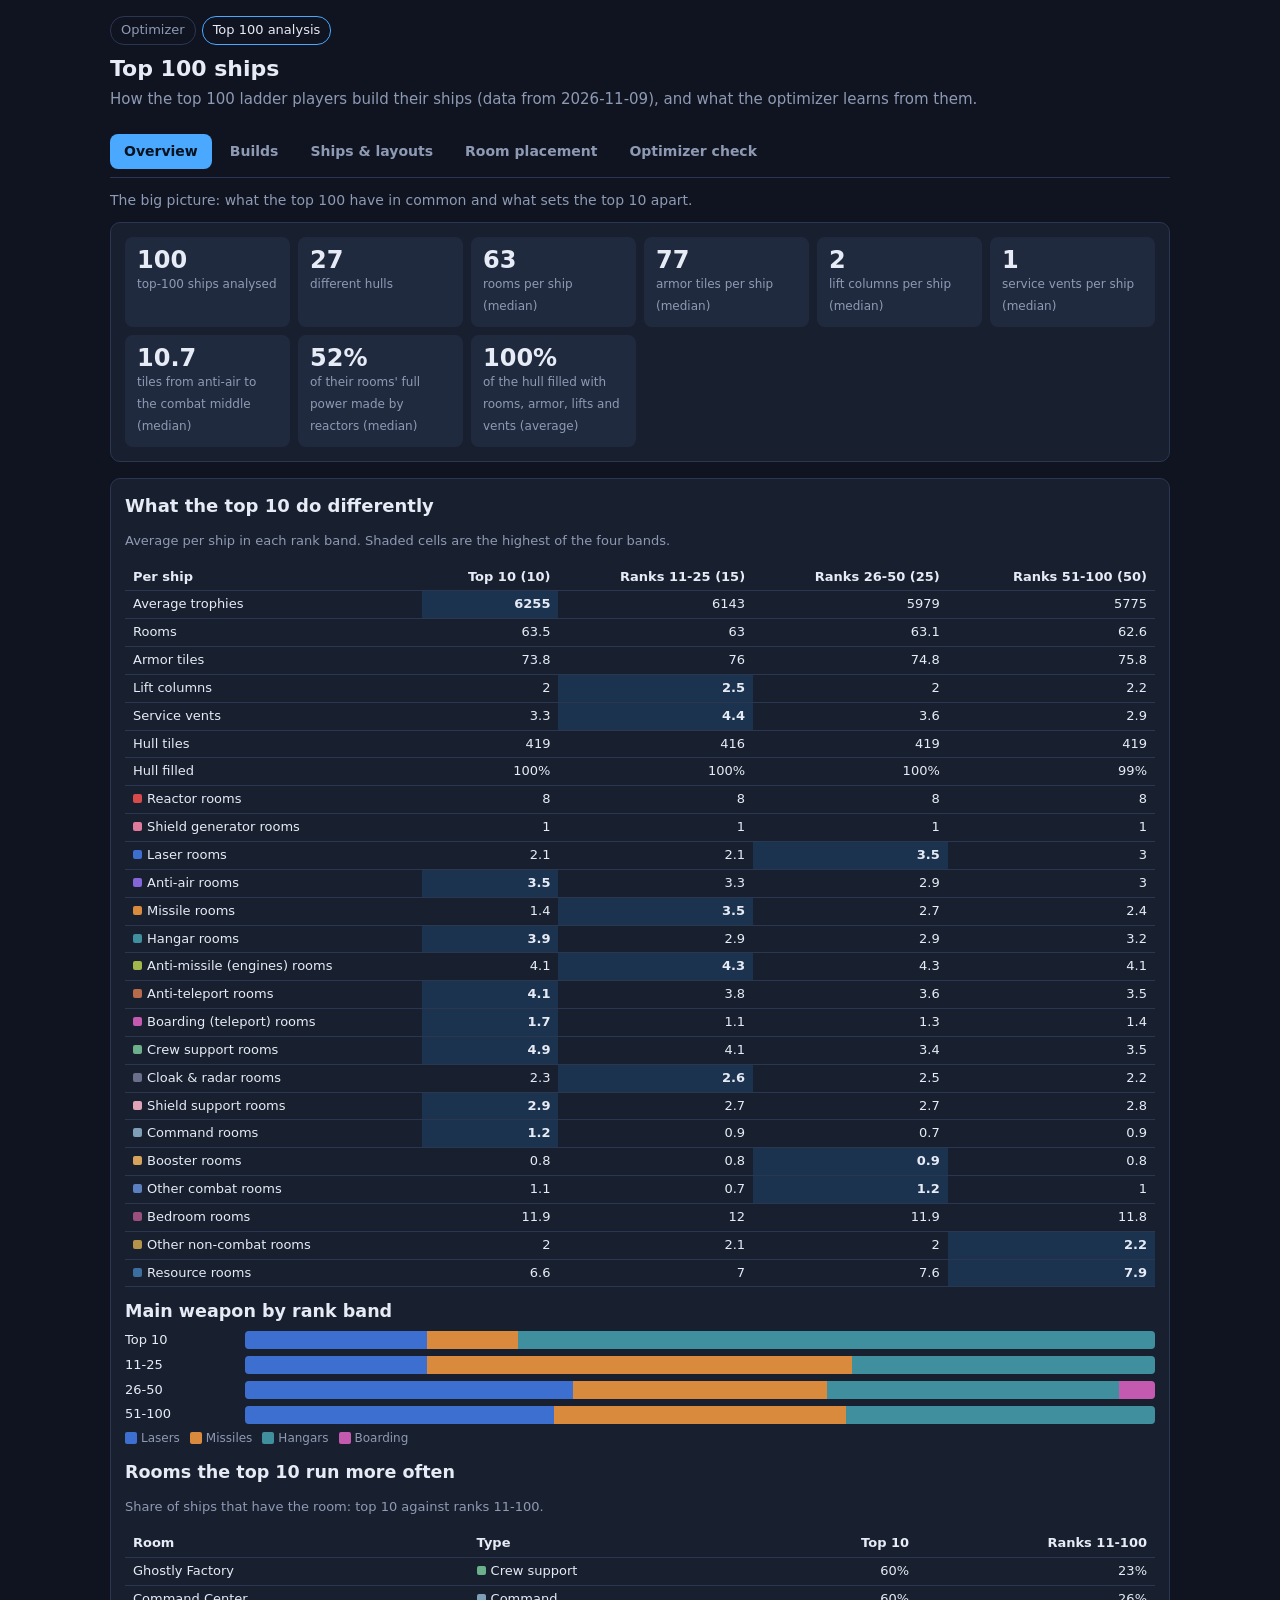
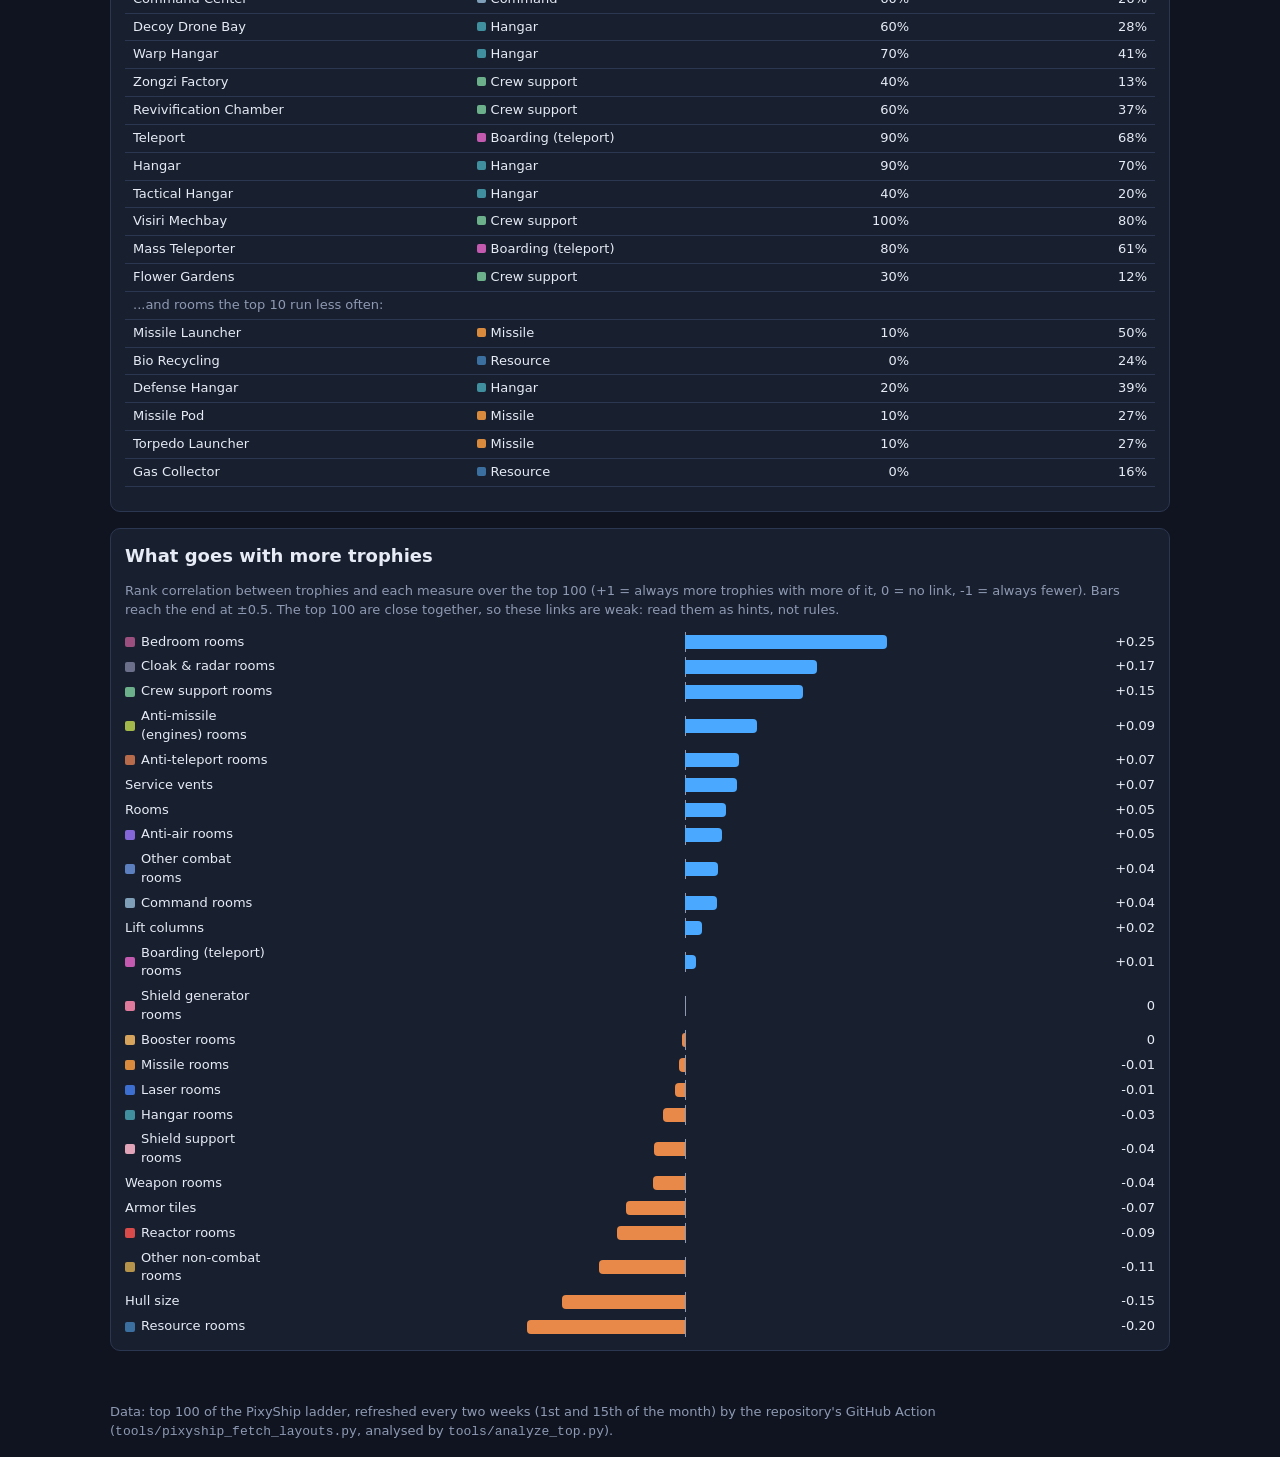
==== commit 08c93d98: "Top 100 analysis fixes and site accessibility - analyze_top.py: rank bands filter by real rank, not " ====
--- a/analyze.html
+++ b/analyze.html
@@ -3,20 +3,22 @@
 <head>
   <meta charset="utf-8">
   <meta name="viewport" content="width=device-width, initial-scale=1">
+  <meta name="description" content="How the top 100 Pixel Starships ladder players build their ships: builds, rooms, power, gate placement and layouts.">
+  <meta name="color-scheme" content="dark">
   <title>Top 100 Analysis</title>
   <link rel="stylesheet" href="css/style.css">
   <link rel="stylesheet" href="css/analyze.css">
 </head>
 <body>
   <header>
-    <nav class="topnav"><a href="index.html">Optimizer</a><a href="analyze.html" class="active">Top 100 analysis</a></nav>
+    <nav class="topnav" aria-label="Site"><a href="index.html">Optimizer</a><a href="analyze.html" class="active" aria-current="page">Top 100 analysis</a></nav>
     <h1>Top 100 ships</h1>
     <p id="subtitle">How the top 100 ladder players build their ships, and what the optimizer learns from them.</p>
   </header>
 
   <main class="single">
-    <div id="loadMsg" class="panel muted">Loading top-100 data...</div>
-    <nav class="pagetabs" id="pageTabs" hidden role="tablist">
+    <div id="loadMsg" class="panel muted" role="status" aria-live="polite">Loading top-100 data...</div>
+    <nav class="pagetabs" id="pageTabs" hidden role="tablist" aria-label="Top 100 analysis sections">
       <a href="#overview" role="tab" data-tab="overview">Overview</a>
       <a href="#builds" role="tab" data-tab="builds">Builds</a>
       <a href="#ships" role="tab" data-tab="ships">Ships & layouts</a>
@@ -42,12 +44,22 @@
     <section class="panel" id="secTrophy" hidden>
       <h2>What goes with more trophies</h2>
       <p class="muted">Rank correlation between trophies and each measure over the top 100 (+1 = always more trophies with more
-        of it, 0 = no link). The top 100 are close together, so these links are weak: read them as hints, not rules.</p>
+        of it, 0 = no link, -1 = always fewer). Bars reach the end at &plusmn;0.5. The top 100 are close together, so these links are weak: read them as hints, not rules.</p>
       <div id="trophyBars" class="dbars"></div>
     </section>
     </div>
     <div class="tabpane" data-tab="builds" hidden>
       <p class="tabintro">Which weapon setups the top 100 fly, what rooms each build runs, and how much power they use. Plan a build here and open it in the optimizer.</p>
+      <details class="glossary"><summary>What do these words mean?</summary>
+        <ul class="muted">
+          <li><b>Build</b>: the main weapon type a ship relies on (lasers, missiles, hangars = fighters, cannons, boarding = teleports). A hybrid mixes two.</li>
+          <li><b>Anti-air / engines (anti-missile)</b>: rooms that shoot down incoming missiles and fighters.</li>
+          <li><b>Anti-teleport</b>: rooms that stop enemy boarding teleports (security gates, repulsors, interdictors).</li>
+          <li><b>Lifts and Service vents</b>: how crew move between rooms. Lifts go up and down, vents go sideways.</li>
+          <li><b>Power made vs needed</b>: what the reactors produce compared with what all rooms would draw at full power.</li>
+          <li><b>Layout letters</b> (GRA, CAR, REA...): initials of the room name. Hover a room in a layout for its full name.</li>
+        </ul>
+      </details>
     <section class="panel" id="secExplorer" hidden>
       <h2>Build explorer</h2>
       <p class="muted">Pick a build to see which rooms its top-100 ships run, per 100 hull tiles (so you can scale it to
--- a/css/style.css
+++ b/css/style.css
@@ -50,7 +50,7 @@
 .stat { background: var(--panel2); border-radius: 6px; padding: 6px 8px; font-size: 12px; }
 .stat b { display: block; font-size: 15px; }
 .stat.warn b { color: #ffb86b; }
-.tablewrap { max-height: 320px; overflow: auto; }
+.tablewrap { max-height: 320px; overflow: auto; margin-bottom: 10px; -webkit-overflow-scrolling: touch; }
 table { border-collapse: collapse; width: 100%; font-size: 13px; }
 th, td { text-align: left; padding: 4px 8px; border-bottom: 1px solid var(--border); }
 th { position: sticky; top: 0; background: var(--panel); }
@@ -156,3 +156,30 @@
   .steps li button { font-size: 13px; }
   .steps li span { display: none; }
 }
+:focus-visible { outline: 2px solid var(--accent); outline-offset: 2px; }
+@media (max-width: 600px) {
+  .muted { font-size: 14px; }
+  button, summary, select, .topnav a, .paneltabs button { min-height: 40px; }
+  button.small, button.icon { min-height: 40px; min-width: 40px; }
+  summary { display: flex; align-items: center; }
+  .topnav a { display: inline-flex; align-items: center; }
+  .steps li button { min-height: 44px; }
+  footer a { display: inline-block; padding: 10px 0; }
+  .rc-top { flex-wrap: wrap; }
+  .rc-top input { flex: 1 1 100%; }
+  .rc-top select { flex: 1 1 0; min-width: 0; }
+}
+.steps li button { min-height: 32px; }
+summary::before { content: "▸"; display: inline-block; width: 1.1em; color: var(--accent); }
+details[open] > summary::before { content: "▾"; }
+summary { list-style: none; }
+summary::-webkit-details-marker { display: none; }
+@media (max-width: 600px) {
+  .toolbar button, .toolbar label.filebtn, label.filebtn, button.linkbtn, .steps button, #roomList select, #roomList button { min-height: 40px; }
+  label.filebtn { display: inline-flex; align-items: center; padding: 3px 12px; }
+  .muted a, p a, li a { display: inline-block; min-height: 40px; line-height: 40px; }
+  input[type=number], input[type=text], input[type=search] { min-height: 40px; }
+}
+button.linkbtn { min-height: 32px; }
+.note.warn { background: #3a2a14; border: 1px solid #7a5a22; color: #ffd9a0; border-radius: 6px; padding: 8px 10px; font-size: 13px; margin: 8px 0; }
+.note.warn div + div { margin-top: 4px; }
--- a/css/analyze.css
+++ b/css/analyze.css
@@ -78,3 +78,16 @@
 
 header, footer { max-width: 1100px; margin: 0 auto; }
 @media (max-width: 1140px) { header, footer { margin: 0; } }
+.glossary { margin: 6px 0 10px; }
+.glossary ul { margin: 6px 0 0; padding-left: 18px; }
+@media (max-width: 600px) {
+  .hidem { display: none; }
+  .pagetabs a { min-height: 40px; display: inline-flex; align-items: center; }
+  .btnlink.small { padding: 10px 12px; }
+}
+@media (max-width: 600px) {
+  #hullTable { table-layout: auto; }
+  #hullTable td, #hullTable th { padding: 6px 4px; }
+  #hullTable .minibar { max-width: 40px; }
+  #hullTable .btnlink { white-space: nowrap; padding: 10px 14px; }
+}
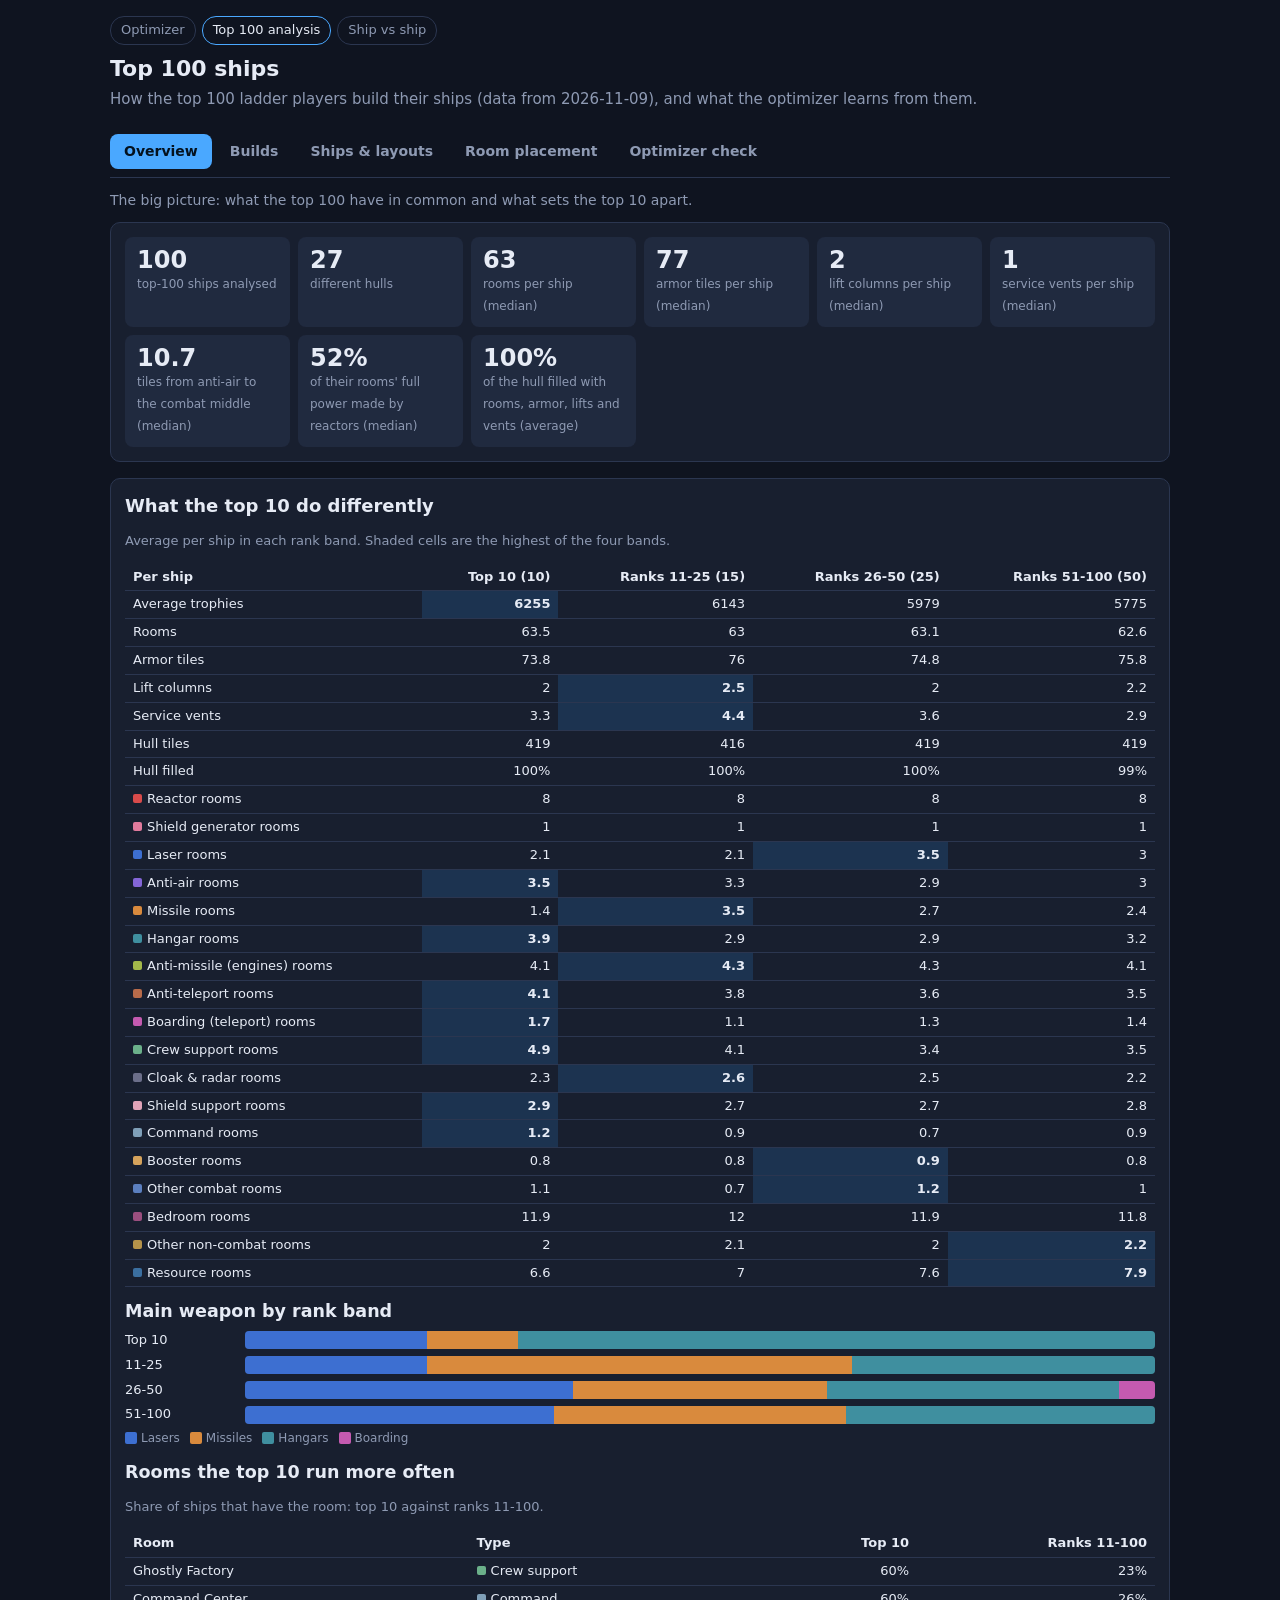
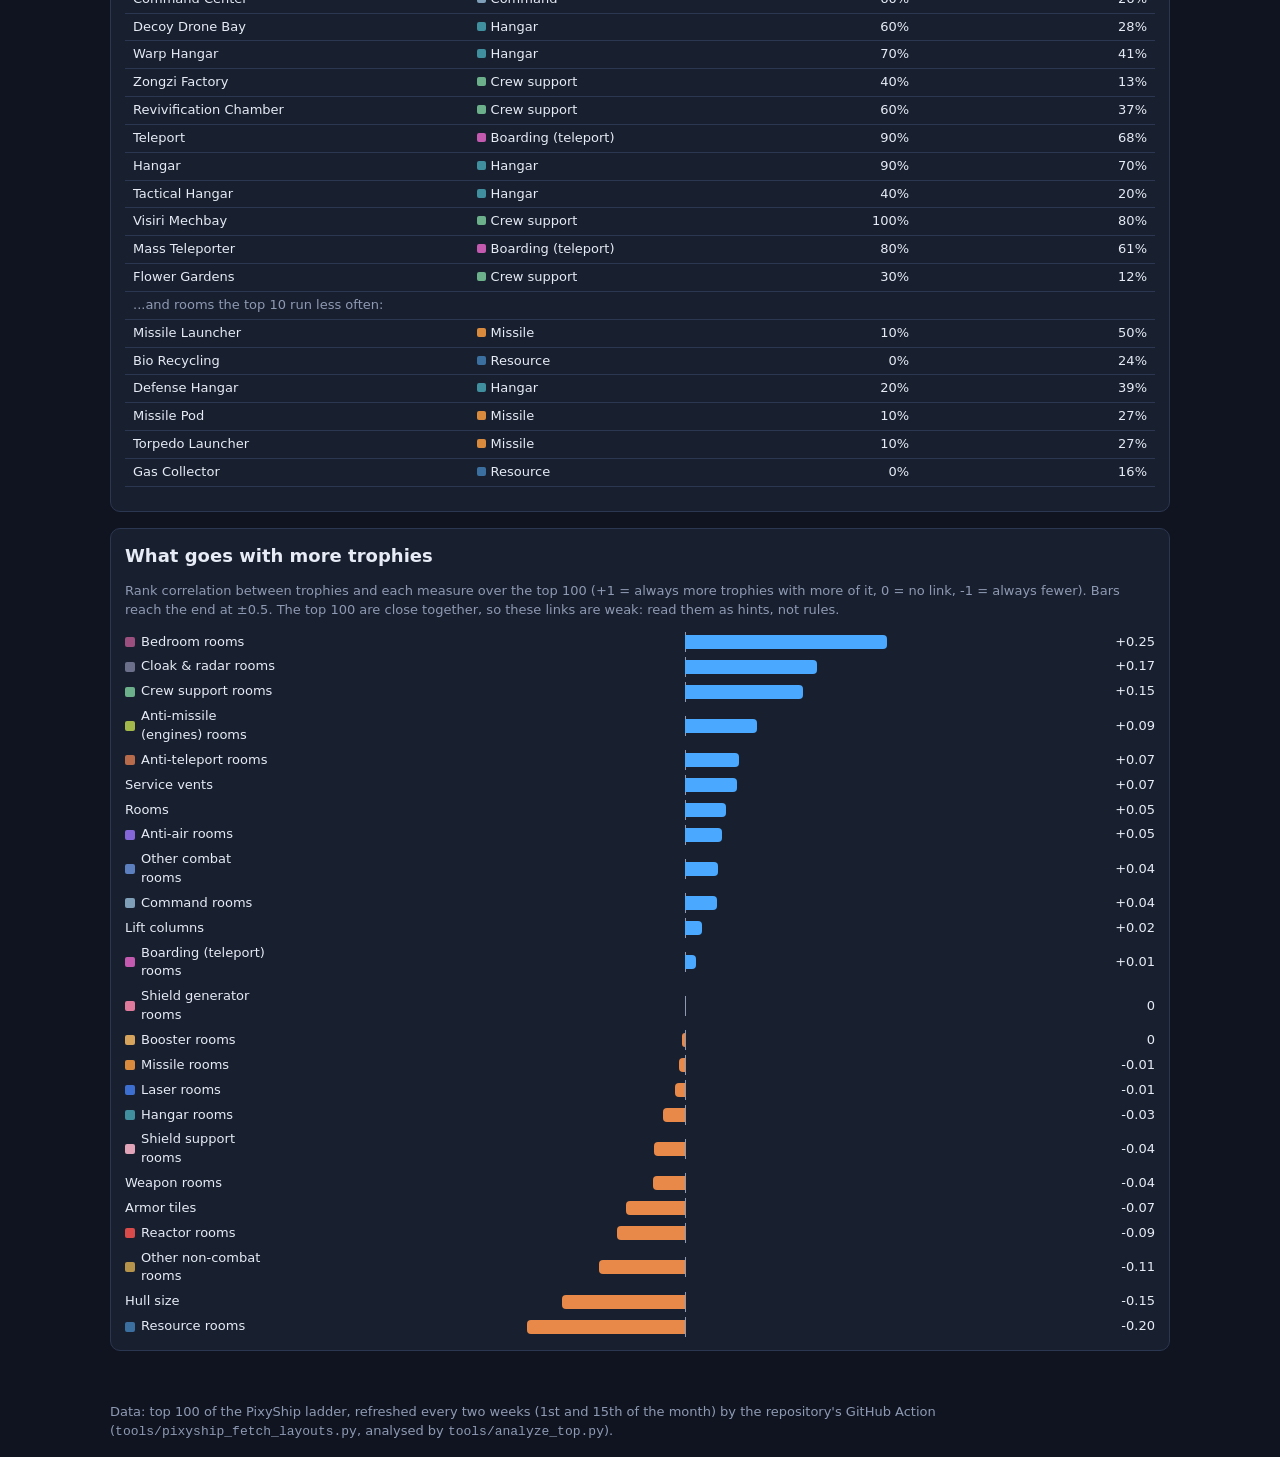
==== commit 681c409c: "Ship vs ship page: mock win chance between two top-100 ships battle.html / js/battle.js / css/battle" ====
--- a/analyze.html
+++ b/analyze.html
@@ -11,7 +11,7 @@
 </head>
 <body>
   <header>
-    <nav class="topnav" aria-label="Site"><a href="index.html">Optimizer</a><a href="analyze.html" class="active" aria-current="page">Top 100 analysis</a></nav>
+    <nav class="topnav" aria-label="Site"><a href="index.html">Optimizer</a><a href="analyze.html" class="active" aria-current="page">Top 100 analysis</a><a href="battle.html">Ship vs ship</a></nav>
     <h1>Top 100 ships</h1>
     <p id="subtitle">How the top 100 ladder players build their ships, and what the optimizer learns from them.</p>
   </header>
--- a/css/style.css
+++ b/css/style.css
@@ -183,3 +183,25 @@
 button.linkbtn { min-height: 32px; }
 .note.warn { background: #3a2a14; border: 1px solid #7a5a22; color: #ffd9a0; border-radius: 6px; padding: 8px 10px; font-size: 13px; margin: 8px 0; }
 .note.warn div + div { margin-top: 4px; }
+
+/* ---- results: zoom, comparison, phone tables ---- */
+.zoombar { margin: 4px 0 0; }
+#layoutSvg.zoomed svg { max-width: none; }
+table.compare th[scope=row] { font-weight: 500; color: var(--muted); }
+table.compare td.num, table.compare th.num { text-align: right; font-variant-numeric: tabular-nums; }
+table.compare td.best { color: #7fe0a0; font-weight: 600; }
+table.compare td.best::after { content: " \2713"; }
+table.compare td.cur { background: rgba(74, 168, 255, .08); }
+table.compare th .linkbtn.active { color: var(--text); text-decoration: underline; }
+#compareBox { margin: 0 0 6px; }
+td.nowrap, th.nowrap { white-space: nowrap; }
+#restoredNote { margin: 6px 0; }
+@media (max-width: 600px) {
+  .stats { grid-template-columns: repeat(2, minmax(0, 1fr)); }
+  .stat { font-size: 12px; }
+  th, td { padding: 4px 5px; }
+  /* room table: colour swatch instead of the type name, so all columns fit without sideways scrolling */
+  #inventory .tlabel { display: none; }
+  #inventory td.typecell i { width: 12px; height: 12px; margin: 0; }
+  #planTable .badge { margin-left: 3px; padding: 0 5px; font-size: 11px; }
+}
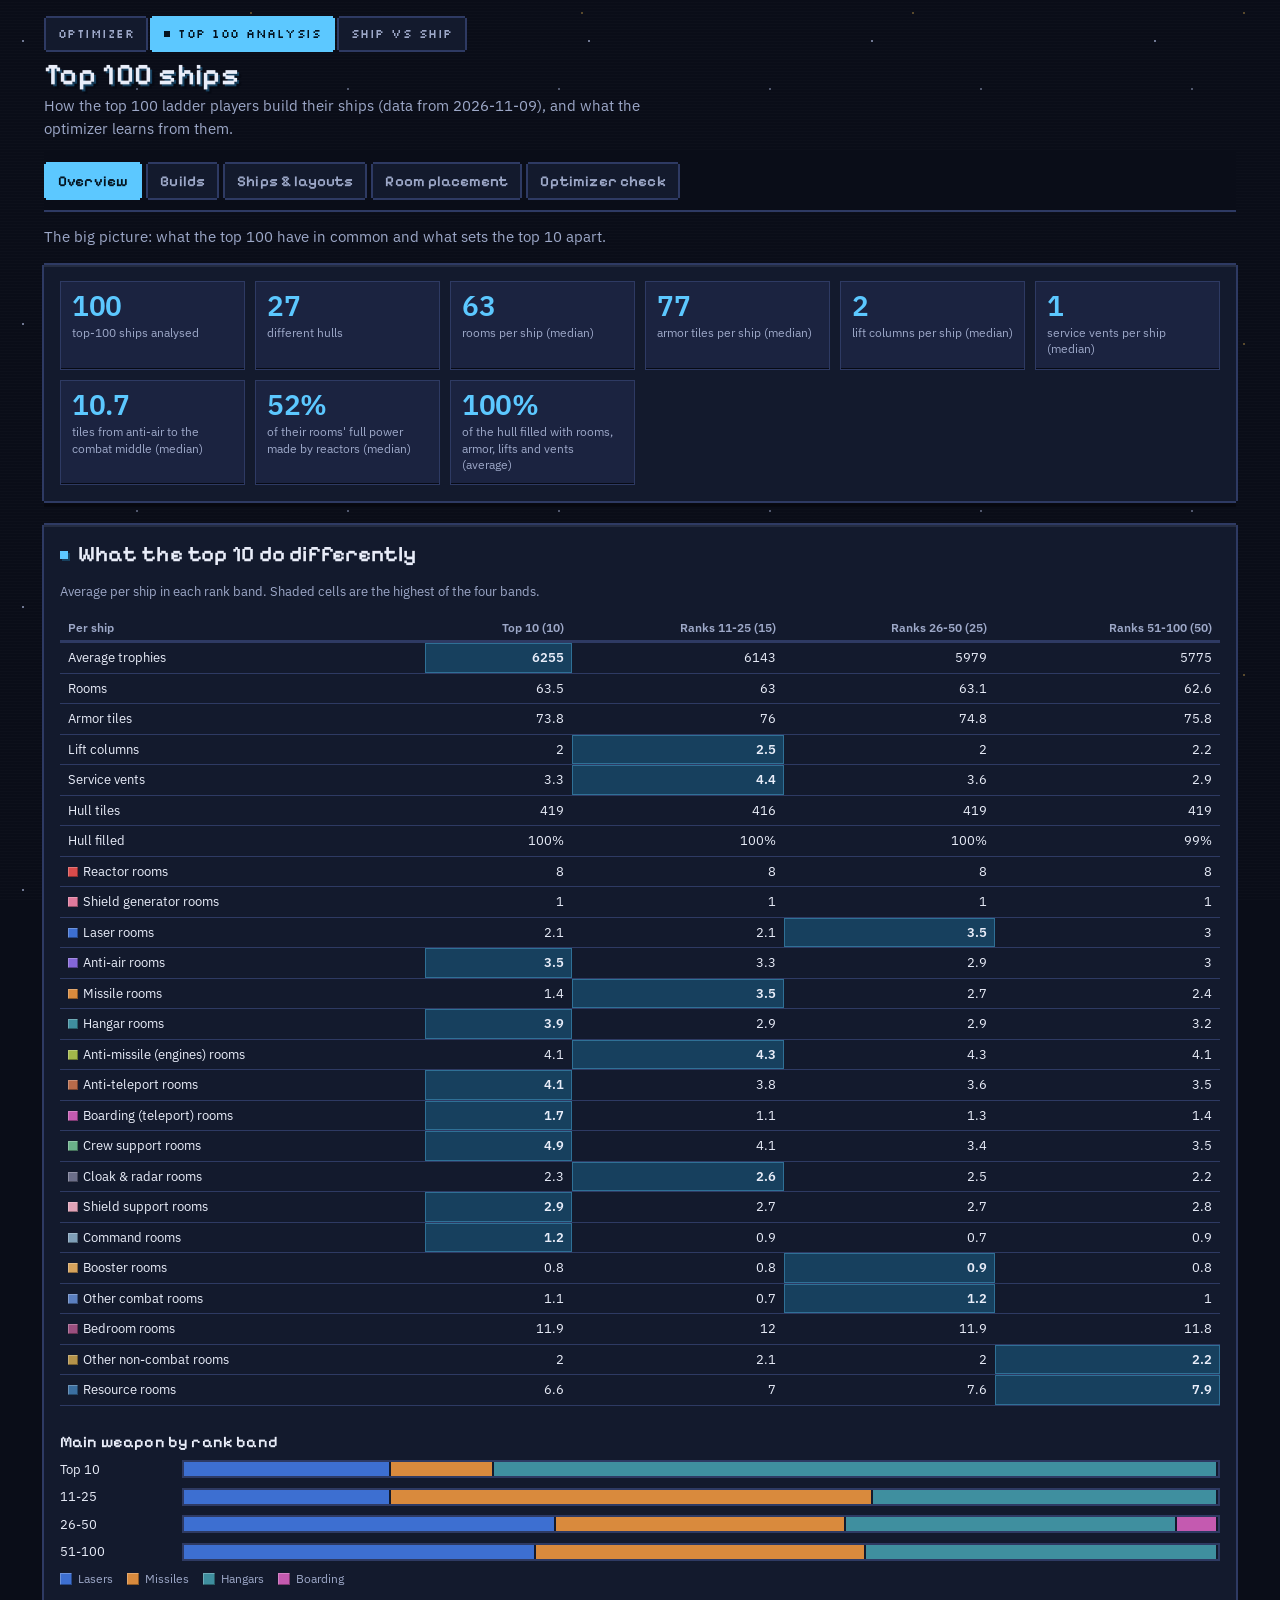
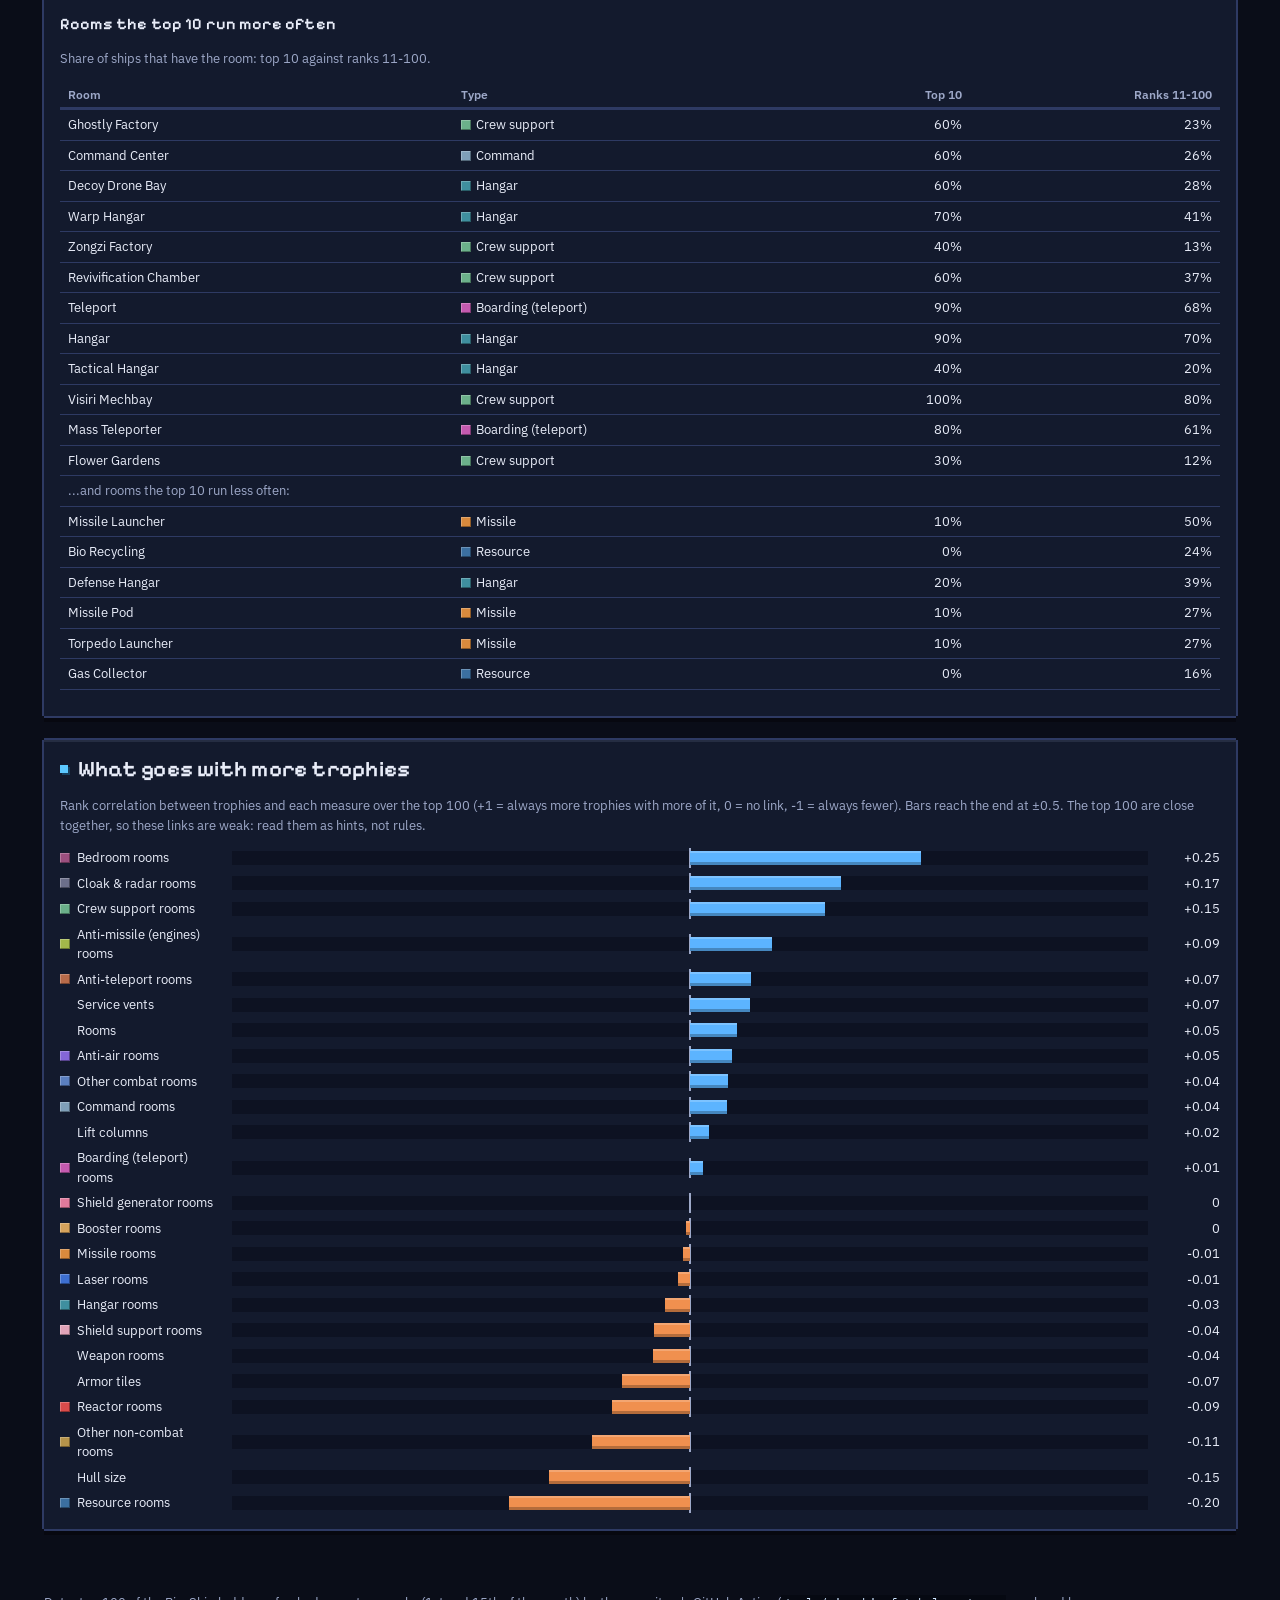
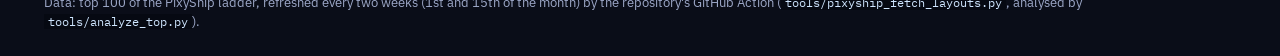
==== commit fb97b40d: "Pixel-art redesign of the whole site, checked in two review passes - css/theme.css: shared design sy" ====
--- a/analyze.html
+++ b/analyze.html
@@ -6,6 +6,11 @@
   <meta name="description" content="How the top 100 Pixel Starships ladder players build their ships: builds, rooms, power, gate placement and layouts.">
   <meta name="color-scheme" content="dark">
   <title>Top 100 Analysis</title>
+  <meta name="theme-color" content="#0a0d18">
+  <link rel="preconnect" href="https://fonts.googleapis.com">
+  <link rel="preconnect" href="https://fonts.gstatic.com" crossorigin>
+  <link rel="stylesheet" href="https://fonts.googleapis.com/css2?family=IBM+Plex+Mono&family=IBM+Plex+Sans:wght@400;500;600&family=Pixelify+Sans:wght@500;600&family=Silkscreen&display=swap">
+  <link rel="stylesheet" href="css/theme.css">
   <link rel="stylesheet" href="css/style.css">
   <link rel="stylesheet" href="css/analyze.css">
 </head>
--- a/css/theme.css
+++ b/css/theme.css
@@ -0,0 +1,270 @@
+/* ==========================================================================
+   Shared design system for all three pages (index, analyze, battle).
+   Retro sci-fi game UI: dark space, chunky pixel-stepped borders, square corners.
+   Pixel fonts only for headings and labels; body text and numbers stay in a clean sans
+   with tabular figures. Load order: theme.css, then style.css, then the page's own css.
+   ========================================================================== */
+:root {
+  color-scheme: dark;
+  /* ---- colour ---- */
+  --bg: #0a0d18;            /* deep space */
+  --bg-star: #c9d6ff;       /* starfield dots */
+  --well: #060912;          /* inputs, drawing backgrounds, tracks */
+  --panel: #131a2d;         /* window face */
+  --panel2: #1b2340;        /* raised surface inside a window */
+  --panel3: #232d52;        /* hover / selected surface */
+  --border: #2e3a63;        /* pixel frame */
+  --border-hi: #46558a;     /* raised frame, hovered frame */
+  --field-border: #5a6aa0;  /* input/select edge: 3:1 on panel and well */
+  --shade: #070a14;         /* bevel shadow */
+  --light: rgba(190, 210, 255, .10); /* bevel highlight */
+  --text: #e9edf9;
+  --muted: #9da8c8;         /* 7:1 on --panel */
+  --accent: #5cc8ff;        /* scanner cyan */
+  --accent-ink: #04131f;    /* text on accent */
+  --accent-dim: #17405e;    /* selected fill */
+  --gold: #ffc857;          /* pixel highlight, warnings */
+  --good: #7fe0a0;
+  --warn: #ffb86b;
+  --bad: #ff6b6b;
+  --warn-bg: #2b2112; --warn-line: #7a5a22; --warn-text: #ffdcaa;
+  --bad-bg: #2e141b;  --bad-line: #a33a48;  --bad-text: #ffd0d0;
+  /* ---- type ---- */
+  --font-pixel: "Silkscreen", "Pixelify Sans", ui-monospace, monospace;          /* tiny labels, tabs, nav */
+  --font-display: "Pixelify Sans", "Silkscreen", system-ui, sans-serif;          /* headings only */
+  --font-body: "IBM Plex Sans", system-ui, -apple-system, "Segoe UI", sans-serif;
+  --font-mono: "IBM Plex Mono", ui-monospace, Menlo, Consolas, monospace;
+  --fs-xs: 12px; --fs-sm: 13px; --fs-md: 15px; --fs-lg: 18px; --fs-xl: 22px; --fs-2xl: 30px;
+  /* ---- space, frame ---- */
+  --s1: 4px; --s2: 8px; --s3: 12px; --s4: 16px; --s5: 24px; --s6: 32px;
+  --px: 2px;                /* one "game pixel" */
+  --radius: 0;
+  --page-max: 1240px;      /* header, main and footer width on every page */
+}
+
+/* ---- base ---- */
+* { box-sizing: border-box; }
+html { background: var(--bg); }
+body {
+  margin: 0; color: var(--text); font: 400 var(--fs-md)/1.5 var(--font-body);
+  font-variant-numeric: tabular-nums;
+  background-color: var(--bg);
+  /* static starfield: three tiled layers of single-pixel stars, plus a faint scanline */
+  background-image:
+    repeating-linear-gradient(0deg, rgba(255, 255, 255, .012) 0 1px, transparent 1px 3px),
+    radial-gradient(1px 1px at 23px 41px, var(--bg-star), transparent 1.5px),
+    radial-gradient(1px 1px at 137px 89px, rgba(201, 214, 255, .7), transparent 1.5px),
+    radial-gradient(1.5px 1.5px at 201px 171px, rgba(92, 200, 255, .8), transparent 2px),
+    radial-gradient(1px 1px at 61px 211px, rgba(201, 214, 255, .5), transparent 1.5px),
+    radial-gradient(1px 1px at 251px 13px, rgba(255, 200, 87, .6), transparent 1.5px);
+  background-size: auto, 283px 283px, 211px 211px, 389px 389px, 157px 157px, 331px 331px;
+  background-attachment: fixed;
+  -webkit-font-smoothing: antialiased;
+}
+[hidden] { display: none !important; }
+::selection { background: var(--accent); color: var(--accent-ink); }
+a { color: var(--accent); text-underline-offset: 3px; }
+a:hover { color: #9fdcff; }
+code { font-family: var(--font-mono); font-size: .9em; background: var(--well); padding: 0 4px; color: #cfe6ff; }
+b, strong { font-weight: 600; }
+h1, h2, h3 { font-family: var(--font-display); font-weight: 600; letter-spacing: .01em; text-wrap: balance; }
+h2, h3, h4 { margin: var(--s3) 0 6px; }
+h2 { margin: 0; font-size: var(--fs-lg); line-height: 1.25; flex: 1; }
+h3 { font-size: 16px; }
+h4 { font: 400 12px/1.4 var(--font-pixel); letter-spacing: .06em; text-transform: uppercase; color: var(--accent); }
+.muted { color: var(--muted); font-size: var(--fs-sm); }
+:focus-visible { outline: 2px solid var(--gold); outline-offset: 3px; }
+.vh { position: absolute; width: 1px; height: 1px; overflow: hidden; clip: rect(0 0 0 0); white-space: nowrap; }
+
+/* thin square scrollbars */
+* { scrollbar-width: thin; scrollbar-color: var(--border-hi) var(--well); }
+::-webkit-scrollbar { width: 10px; height: 10px; }
+::-webkit-scrollbar-track { background: var(--well); }
+::-webkit-scrollbar-thumb { background: var(--border-hi); border: 2px solid var(--well); }
+
+/* ---- page frame ---- */
+header, footer, main { padding-left: max(16px, env(safe-area-inset-left, 0px)); padding-right: max(16px, env(safe-area-inset-right, 0px)); }
+header { padding-block: var(--s4) var(--s3); }
+footer { padding-block: var(--s4) var(--s5); font-size: var(--fs-sm); color: var(--muted); }
+@media (min-width: 601px) {
+  header, footer, main { padding-left: max(24px, env(safe-area-inset-left, 0px)); padding-right: max(24px, env(safe-area-inset-right, 0px)); }
+}
+header h1 {
+  margin: var(--s2) 0 var(--s1); font-size: var(--fs-2xl); line-height: 1.1; color: var(--text);
+  text-shadow: var(--px) var(--px) 0 var(--accent-dim), calc(var(--px) * 2) calc(var(--px) * 2) 0 var(--shade);
+}
+header > p { margin: 0; color: var(--muted); max-width: 70ch; }
+@media (max-width: 600px) { header h1 { font-size: 24px; } }
+
+/* ---- top nav: game menu tabs ---- */
+.topnav { display: flex; flex-wrap: wrap; gap: 6px; margin: 2px 2px var(--s2); }
+.topnav a {
+  --bc: var(--border);
+  display: inline-flex; align-items: center; min-height: 32px; padding: 4px 12px;
+  font: 400 12px/1 var(--font-pixel); letter-spacing: .04em; text-transform: uppercase;
+  color: var(--muted); text-decoration: none; background: var(--panel);
+  box-shadow: 0 -2px 0 var(--bc), 0 2px 0 var(--bc), -2px 0 0 var(--bc), 2px 0 0 var(--bc);
+}
+.topnav a:hover { --bc: var(--border-hi); color: var(--text); background: var(--panel2); }
+.topnav a.active { --bc: var(--accent); color: var(--accent-ink); background: var(--accent); }
+.topnav a.active::before { content: ""; width: 6px; height: 6px; margin-right: 8px; background: var(--accent-ink); }
+
+/* ---- panels: game UI windows (2px stepped frame, notched corners, top highlight) ---- */
+.panel {
+  --bc: var(--border);
+  background: var(--panel); border: 0; border-radius: var(--radius); padding: var(--s4);
+  box-shadow: 0 -2px 0 var(--bc), 0 2px 0 var(--bc), -2px 0 0 var(--bc), 2px 0 0 var(--bc),
+    inset 0 2px 0 var(--light), 0 6px 0 rgba(0, 0, 0, .35);
+}
+.panel h2 { display: flex; align-items: center; gap: 10px; }
+.panel > h2::before, .tabpane > h2::before {
+  content: ""; flex: none; width: 8px; height: 8px; background: var(--accent);
+  box-shadow: 2px 2px 0 var(--accent-dim);
+}
+
+/* ---- buttons: raised pixel blocks that press in ---- */
+button, .btnlink {
+  --bc: var(--border-hi); --face: var(--panel2);
+  position: relative; display: inline-flex; align-items: center; justify-content: center; gap: 6px;
+  background: var(--face); color: var(--text); border: 0; border-radius: var(--radius);
+  padding: 7px 14px; cursor: pointer;
+  font: 600 var(--fs-sm)/1.25 var(--font-body); text-decoration: none; text-align: center;
+  box-shadow: 0 -2px 0 var(--bc), 0 2px 0 var(--bc), -2px 0 0 var(--bc), 2px 0 0 var(--bc),
+    inset -2px -3px 0 var(--shade), inset 2px 2px 0 var(--light);
+  transition: background-color .12s steps(2), transform .06s steps(1);
+}
+button:hover:not(:disabled), .btnlink:hover { --face: var(--panel3); --bc: var(--accent); color: var(--text); }
+button:active:not(:disabled), .btnlink:active {
+  transform: translateY(2px);
+  box-shadow: 0 -2px 0 var(--bc), 0 2px 0 var(--bc), -2px 0 0 var(--bc), 2px 0 0 var(--bc),
+    inset 2px 3px 0 var(--shade);
+}
+button:disabled { opacity: .45; cursor: not-allowed; }
+button.primary, .btnlink:not(.small) {
+  --face: var(--accent); --bc: #2a8fc8; color: var(--accent-ink);
+  box-shadow: 0 -2px 0 var(--bc), 0 2px 0 var(--bc), -2px 0 0 var(--bc), 2px 0 0 var(--bc),
+    inset -2px -3px 0 #2a8fc8, inset 2px 2px 0 rgba(255, 255, 255, .45);
+}
+button.primary:hover:not(:disabled), .btnlink:not(.small):hover { --face: #8fdbff; --bc: #c8eeff; color: var(--accent-ink); }
+button.small, .btnlink.small { padding: 4px 9px; font-size: var(--fs-xs); }
+button.active, .btnlink.active { --face: var(--accent-dim); --bc: var(--accent); color: var(--text); }
+button.icon { flex: none; width: 28px; padding: 3px 0; }
+button.linkbtn {
+  background: none; box-shadow: none; padding: 0; margin: 0; color: var(--accent); font-weight: 600;
+  text-align: left; justify-content: flex-start; justify-self: start;
+}
+button.linkbtn:hover:not(:disabled) { background: none; color: #9fdcff; text-decoration: underline; text-underline-offset: 3px; }
+button.linkbtn:active:not(:disabled) { transform: none; box-shadow: none; }
+.toolbar { display: flex; flex-wrap: wrap; gap: 8px; align-items: center; margin: var(--s2) 0; }
+.toolbar.tight { margin: 6px 0; }
+
+/* ---- form controls: sunken wells ---- */
+input[type=number], input[type=text], input[type=search], textarea, select {
+  background: var(--well); color: var(--text); border: 2px solid var(--field-border); border-radius: var(--radius);
+  font: inherit; box-shadow: inset 2px 2px 0 rgba(0, 0, 0, .5);
+}
+input[type=number], input[type=text] { width: 100%; padding: 5px 8px; }
+input[type=search] { padding: 7px 10px; flex: 1; min-width: 0; }
+select { padding: 5px 6px; min-width: 0; max-width: 100%; }
+textarea { width: 100%; padding: 8px; font: 13px/1.25 var(--font-mono); white-space: pre; overflow-x: auto; }
+input::placeholder, textarea::placeholder { color: #6f7aa0; }
+input:hover, select:hover, textarea:hover { border-color: #7b8bc4; }
+input:focus, select:focus, textarea:focus { outline: none; border-color: var(--accent); }
+input:focus-visible, select:focus-visible, textarea:focus-visible { outline: 2px solid var(--gold); outline-offset: 1px; }
+input.invalid { border-color: var(--bad); }
+input[type=checkbox], input[type=radio] { accent-color: var(--accent); width: 16px; height: 16px; vertical-align: -3px; margin: 0 6px 0 0; }
+option { background: var(--well); color: var(--text); }
+
+/* ---- tabs (shared look for page tabs, settings tabs, layout tabs) ---- */
+.pagetabs a, .paneltabs button { font: 600 15px/1.2 var(--font-display); letter-spacing: .01em; }
+
+/* ---- tables ---- */
+table { border-collapse: collapse; width: 100%; font-size: var(--fs-sm); font-variant-numeric: tabular-nums; }
+th, td { text-align: left; padding: 5px 8px; border-bottom: 1px solid var(--border); }
+th { position: sticky; top: 0; background: var(--panel); font-weight: 600; color: var(--muted); font-size: var(--fs-xs); }
+thead th, table > tr:first-child > th { box-shadow: inset 0 -2px 0 var(--border); }
+tbody tr:hover td, table > tr:hover > td { background: rgba(92, 200, 255, .045); }
+td.num, th.num { text-align: right; font-variant-numeric: tabular-nums; }
+.tablewrap {
+  --tw-bg: var(--panel);
+  max-height: 320px; overflow: auto; margin-bottom: 10px; -webkit-overflow-scrolling: touch;
+  /* scroll hint: a cyan glow at an edge that has more table behind it (covers scroll with the content) */
+  background:
+    linear-gradient(90deg, var(--tw-bg) 50%, rgba(19, 26, 45, 0)) left / 32px 100% no-repeat local,
+    linear-gradient(270deg, var(--tw-bg) 50%, rgba(19, 26, 45, 0)) right / 32px 100% no-repeat local,
+    linear-gradient(90deg, rgba(92, 200, 255, .5), rgba(92, 200, 255, 0)) left / 14px 100% no-repeat scroll,
+    linear-gradient(270deg, rgba(92, 200, 255, .5), rgba(92, 200, 255, 0)) right / 14px 100% no-repeat scroll;
+}
+.planner .tablewrap, .shipfind .tablewrap { --tw-bg: var(--panel2); }
+
+/* ---- badges, chips, swatches ---- */
+.badge {
+  display: inline-block; margin-left: 6px; padding: 2px 7px; background: var(--accent-dim); color: var(--text);
+  font: 600 11px/1.3 var(--font-body); letter-spacing: .02em; box-shadow: 0 0 0 1px var(--accent) inset;
+}
+.chip { background: var(--panel2); padding: 2px 8px; font-size: var(--fs-xs); box-shadow: inset 0 0 0 1px var(--border); }
+.chip i, .addchip i, .typecell i, .legend i, .lab i, .hbars .lab i, .dbars .lab i {
+  display: inline-block; width: 10px; height: 10px; border-radius: 0; margin-right: 5px; vertical-align: -1px;
+  box-shadow: inset -1px -1px 0 rgba(0, 0, 0, .35), inset 1px 1px 0 rgba(255, 255, 255, .25);
+}
+.legend { display: flex; flex-wrap: wrap; gap: 6px 14px; font-size: var(--fs-xs); color: var(--muted); margin: var(--s2) 0; }
+.legend i { width: 12px; height: 12px; margin-right: 6px; vertical-align: -2px; }
+
+/* ---- progress: segmented power bar ---- */
+.bar { height: 14px; background: var(--well); border: 2px solid var(--border); padding: 2px; overflow: hidden; }
+#barFill {
+  height: 100%; width: 0;
+  background: repeating-linear-gradient(90deg, var(--accent) 0 8px, transparent 8px 10px);
+  transition: width .3s steps(6);
+}
+
+/* ---- notes, warnings, errors ---- */
+.note.warn, .disclaimer {
+  background: var(--warn-bg); color: var(--warn-text); padding: 10px 12px; font-size: var(--fs-sm); margin: var(--s2) 0;
+  border: 0; border-radius: var(--radius);
+  box-shadow: inset 4px 0 0 var(--gold), inset 0 0 0 1px var(--warn-line);
+  padding-left: 16px;
+}
+.note.warn div + div { margin-top: 4px; }
+.error {
+  background: var(--bad-bg); color: var(--bad-text); padding: 10px 12px 10px 16px; margin: var(--s2) 0;
+  border: 0; border-radius: var(--radius); white-space: pre-wrap; font-size: var(--fs-sm);
+  box-shadow: inset 4px 0 0 var(--bad), inset 0 0 0 1px var(--bad-line);
+}
+.error button { display: flex; width: fit-content; margin-top: 8px; }
+.bad, td.bad { color: var(--warn); }
+
+/* ---- disclosure ---- */
+details { border-top: 1px solid var(--border); padding: var(--s2) 0; }
+summary { cursor: pointer; font-weight: 600; padding: 4px 0; list-style: none; }
+summary::-webkit-details-marker { display: none; }
+summary::before {
+  content: ""; display: inline-block; width: 0; height: 0; margin: 0 9px 0 2px; vertical-align: 1px;
+  border-style: solid; border-width: 5px 0 5px 6px; border-color: transparent transparent transparent var(--accent);
+}
+details[open] > summary::before { border-width: 6px 5px 0 5px; border-color: var(--accent) transparent transparent transparent; vertical-align: 2px; }
+summary:hover { color: var(--text); }
+
+/* ---- touch targets on phones ---- */
+@media (max-width: 600px) {
+  .muted { font-size: 14px; }
+  button, summary, select, .topnav a { min-height: 40px; }
+  button.small, button.icon { min-height: 40px; min-width: 40px; }
+  summary { display: flex; align-items: center; }
+  input[type=number], input[type=text], input[type=search] { min-height: 40px; }
+  .topnav { display: grid; grid-template-columns: repeat(3, minmax(0, 1fr)); gap: 8px; }
+  .topnav a {
+    justify-content: center; text-align: center; padding: 4px 6px;
+    font: 600 14px/1.2 var(--font-display); text-transform: none; letter-spacing: 0; white-space: nowrap;
+  }
+  .topnav a.active::before { display: none; }
+  .btnlink, .btnlink.small { min-height: 40px; }
+  label.inline { display: flex; align-items: center; min-height: 40px; }
+  th, td { padding: 4px 5px; }
+}
+
+/* ---- motion ---- */
+@media (prefers-reduced-motion: reduce) {
+  *, *::before, *::after { transition: none !important; animation: none !important; scroll-behavior: auto !important; }
+  button:active:not(:disabled), .btnlink:active { transform: none; }
+}
--- a/css/style.css
+++ b/css/style.css
@@ -1,207 +1,198 @@
-:root {
-  --bg: #0f1420; --panel: #181f2f; --panel2: #202a3f; --text: #e6ebf5; --muted: #8e9ab3;
-  --accent: #4aa8ff; --border: #2b3650; --bad: #ff6b6b;
+/* Optimizer page (index.html) and pieces the other pages reuse. Loaded after theme.css (tokens, base components). */
+
+/* ---- page layout ---- */
+header, footer { max-width: var(--page-max); margin: 0 auto; }
+main { display: grid; grid-template-columns: minmax(0, 1fr) 430px; gap: var(--s5); padding-block: var(--s2) var(--s5); align-items: start; max-width: var(--page-max); margin: 0 auto; }
+@media (max-width: 960px) { main { grid-template-columns: minmax(0, 1fr); gap: var(--s4); } .settings { order: -1; } }
+.settings { max-height: calc(100vh - 24px); overflow-y: auto; position: sticky; top: 12px; }
+@media (max-width: 960px) { .settings { position: static; max-height: none; } }
+.status { color: var(--muted); font-size: var(--fs-sm); }
+
+/* ---- steps bar: three numbered mission steps ---- */
+.steps { display: flex; flex-wrap: wrap; gap: 12px; list-style: none; padding: 0 2px; margin: var(--s4) 0 var(--s1); }
+.steps li {
+  --bc: var(--border);
+  position: relative; display: flex; flex-direction: column; gap: 2px; flex: 1; min-width: 180px;
+  background: var(--panel); padding: 8px 12px;
+  box-shadow: 0 -2px 0 var(--bc), 0 2px 0 var(--bc), -2px 0 0 var(--bc), 2px 0 0 var(--bc);
 }
-* { box-sizing: border-box; }
-body { margin: 0; background: var(--bg); color: var(--text); font: 15px/1.45 system-ui, sans-serif; }
-header, footer { padding: 16px 20px; }
-header h1 { margin: 0 0 4px; font-size: 22px; }
-header p { margin: 0; color: var(--muted); }
-main { display: grid; grid-template-columns: minmax(0, 1fr) 420px; gap: 16px; padding: 0 20px 20px; align-items: start; }
-@media (max-width: 960px) { main { grid-template-columns: minmax(0, 1fr); } .settings { order: -1; } }
-@media (max-width: 600px) { header, footer { padding: 12px 16px; } main { padding: 0 16px 16px; } }
-[hidden] { display: none !important; }
-.panel { background: var(--panel); border: 1px solid var(--border); border-radius: 10px; padding: 14px; }
-.settings { max-height: calc(100vh - 100px); overflow-y: auto; position: sticky; top: 10px; }
-@media (max-width: 960px) { .settings { position: static; max-height: none; } }
-h2, h3, h4 { margin: 12px 0 6px; }
-h2 { margin: 0; font-size: 18px; flex: 1; }
-h4 { font-size: 13px; color: var(--muted); font-weight: 600; }
-.muted { color: var(--muted); font-size: 13px; }
-a { color: var(--accent); }
-.toolbar { display: flex; flex-wrap: wrap; gap: 8px; align-items: center; margin: 8px 0; }
-button { background: var(--panel2); color: var(--text); border: 1px solid var(--border); border-radius: 6px; padding: 7px 12px; cursor: pointer; font: inherit; }
-button:hover:not(:disabled) { border-color: var(--accent); }
-button:disabled { opacity: .45; cursor: default; }
-button.primary { background: var(--accent); color: #04121f; border-color: var(--accent); font-weight: 600; }
-button.small { padding: 3px 8px; font-size: 12px; }
-.status { color: var(--muted); font-size: 13px; }
-.bar { height: 8px; background: var(--panel2); border-radius: 4px; overflow: hidden; }
-#barFill { height: 100%; width: 0; background: var(--accent); transition: width .3s; }
-.error { background: #3a1d24; border: 1px solid var(--bad); color: #ffc9c9; padding: 8px 10px; border-radius: 6px; margin: 8px 0; white-space: pre-wrap; font-size: 13px; }
-details { border-top: 1px solid var(--border); padding: 8px 0; }
-summary { cursor: pointer; font-weight: 600; padding: 4px 0; }
-textarea { width: 100%; background: #0c111b; color: var(--text); border: 1px solid var(--border); border-radius: 6px; padding: 8px; font: 13px/1.2 ui-monospace, Menlo, monospace; white-space: pre; overflow-x: auto; }
-input[type=number], input[type=text] { width: 100%; background: #0c111b; color: var(--text); border: 1px solid var(--border); border-radius: 6px; padding: 5px 7px; font: inherit; }
+.steps li.current { --bc: var(--accent); background: var(--panel2); }
+.steps li.done { --bc: #3f9b57; }
+.steps li.current.done { --bc: var(--accent); }
+.steps li button {
+  background: none; box-shadow: none; padding: 0; justify-content: flex-start; text-align: left;
+  font: 600 var(--fs-md)/1.2 var(--font-body); color: var(--text); min-height: 32px;
+}
+.steps li button:hover:not(:disabled) { background: none; color: var(--accent); }
+.steps li button:active:not(:disabled) { transform: none; box-shadow: none; }
+.steps li button::after { content: ""; position: absolute; inset: 0; }   /* the whole card is the button */
+.steps li:hover { --bc: var(--border-hi); }
+.steps li.current:hover { --bc: var(--accent); }
+.steps li button b {
+  display: inline-grid; place-items: center; flex: none; width: 24px; height: 24px; margin-right: 4px;
+  font: 400 12px/1 var(--font-pixel); background: var(--panel3); color: var(--text);
+  box-shadow: inset -2px -2px 0 var(--shade), inset 2px 2px 0 var(--light);
+}
+.steps li button b, .emptysteps li::before { color: var(--accent); }
+.steps li.done button b { background: #3f9b57; color: #04130a; }
+.steps li span { font-size: var(--fs-xs); }
+@media (max-width: 600px) {
+  .steps { display: grid; grid-template-columns: repeat(3, minmax(0, 1fr)); gap: 10px; }
+  .steps li { min-width: 0; padding: 4px 6px; }
+  .steps li button { font-size: 12px; min-height: 44px; flex-direction: column; align-items: flex-start; gap: 3px; }
+  .steps li span { display: none; }
+}
+
+/* ---- results panel ---- */
+.results { min-width: 0; }
+.results > .toolbar:first-child { margin-top: 0; }
+#progressText { margin-top: 6px; }
+h3 { display: flex; align-items: baseline; gap: 8px; }
+#scoreVal { font: 600 24px/1 var(--font-body); color: var(--gold); }
+.tabs { display: flex; gap: 10px; flex-wrap: wrap; margin: var(--s3) 0; }
+.tabs button.active, .stylebar button.active, .timechips button.active, .buildchips button.active { --face: var(--accent-dim); --bc: var(--accent); color: var(--text); }
+#layoutSvg { overflow-x: auto; padding: 10px; background: var(--well); box-shadow: inset 0 0 0 2px var(--border); margin: 6px 0; }
+#layoutSvg svg { max-width: 100%; height: auto; display: block; margin: 0 auto; shape-rendering: crispEdges; }
+#layoutSvg.zoomed svg { max-width: none; }
+.zoombar { margin: 4px 0 0; justify-content: flex-end; }
+.stats { display: grid; grid-template-columns: repeat(auto-fill, minmax(190px, 1fr)); gap: 8px; }
+.stat {
+  background: var(--panel2); padding: 8px 10px; font-size: var(--fs-xs); color: var(--muted);
+  box-shadow: inset 0 -2px 0 var(--shade), inset 0 0 0 1px var(--border);
+}
+.stat b { display: block; font: 600 var(--fs-lg)/1.25 var(--font-body); color: var(--text); margin-bottom: 2px; }
+.stat.warn { box-shadow: inset 3px 0 0 var(--warn), inset 0 -2px 0 var(--shade), inset 0 0 0 1px var(--border); }
+.stat.warn b { color: var(--warn); }
+.empty { padding: var(--s3) 2px var(--s2); }
+.empty > p { max-width: 70ch; }
+.empty h2 { font-size: var(--fs-xl); margin-bottom: 6px; }
+.emptysteps { list-style: none; counter-reset: st; padding: 0; margin: var(--s4) 0; display: grid; gap: 12px; }
+.emptysteps li {
+  counter-increment: st; display: grid; grid-template-columns: 32px 1fr; gap: 2px 12px;
+  background: var(--panel2); padding: 12px 14px; box-shadow: inset 0 0 0 1px var(--border), inset 0 -2px 0 var(--shade);
+}
+.emptysteps li::before {
+  content: counter(st); grid-row: span 2; display: grid; place-items: center; width: 28px; height: 28px;
+  background: var(--panel3); font: 400 13px/1 var(--font-pixel);
+  box-shadow: inset -2px -2px 0 var(--shade), inset 2px 2px 0 var(--light);
+}
+.emptysteps li span { color: var(--muted); font-size: var(--fs-sm); }
+button.linkbtn { min-height: 32px; }
+table.compare th[scope=row] { font-weight: 500; color: var(--muted); }
+table.compare td.best { color: var(--good); font-weight: 600; }
+table.compare td.best::after { content: " \2713"; }
+table.compare td.cur { background: rgba(92, 200, 255, .08); }
+table.compare th .linkbtn.active { color: var(--text); text-decoration: underline; }
+#compareBox { margin: 0 0 6px; }
+td.nowrap, th.nowrap { white-space: nowrap; }
+#restoredNote { margin: 6px 0; }
+
+/* ---- settings panel: tabbed window ---- */
+.settingshead {
+  position: sticky; top: calc(-1 * var(--s4)); z-index: 2; background: var(--panel);
+  margin: calc(-1 * var(--s4)) calc(-1 * var(--s4)) var(--s3); padding: 10px var(--s4) 0;
+  box-shadow: inset 0 -2px 0 var(--border);
+}
+.paneltabs { display: flex; gap: 4px; flex-wrap: wrap; }
+.paneltabs button {
+  background: none; box-shadow: none; padding: 10px 10px 9px; color: var(--muted);
+  border-bottom: 3px solid transparent;
+}
+.paneltabs button:hover:not(:disabled) { background: var(--panel2); color: var(--text); }
+.paneltabs button:active:not(:disabled) { transform: none; box-shadow: none; }
+.paneltabs button.active { color: var(--accent); border-bottom-color: var(--accent); background: var(--panel2); }
+.tabpane > h2 { margin: 4px 0 var(--s2); display: flex; align-items: center; flex-wrap: wrap; gap: 8px; }
+.tabpane h4 { margin: var(--s4) 0 6px; }
+.tabpane details.sub { border-top: 1px solid var(--border); margin-top: 10px; padding: 8px 0 2px; }
+details.sub { border-top: 0; padding: 4px 0; }
+details.sub > summary { font-weight: 500; font-size: var(--fs-sm); color: var(--muted); }
+details.sub > summary:hover { color: var(--text); }
+.nextrow { display: flex; justify-content: space-between; gap: 10px; margin-top: var(--s4); padding-top: var(--s3); border-top: 1px solid var(--border); }
+.nextrow button:only-child { margin-left: auto; }
+.grid2 { display: grid; grid-template-columns: 1fr 110px; gap: 8px 12px; align-items: center; }
+.grid2 label, .wrow label { font-size: var(--fs-sm); }
+.wgroup, .kindhead { margin: var(--s3) 0 6px; font: 400 12px/1.4 var(--font-pixel); text-transform: uppercase; letter-spacing: .06em; color: var(--accent); }
+label.inline { display: block; margin-top: 10px; font-size: var(--fs-sm); }
+#quickTime { max-width: 110px; }
 .rows .row { display: flex; gap: 6px; margin-bottom: 6px; align-items: center; }
 .rows .row input { min-width: 0; }
 .rows .row button { flex: none; }
-.grid2 { display: grid; grid-template-columns: 1fr 110px; gap: 6px 10px; align-items: center; }
-.grid2 label, .wrow label { font-size: 13px; }
-.wgroup { margin: 10px 0 4px; font-size: 12px; text-transform: uppercase; letter-spacing: .05em; color: var(--accent); }
-label.inline { display: block; margin-top: 10px; font-size: 13px; }
-.tabs { display: flex; gap: 6px; flex-wrap: wrap; margin: 10px 0; }
-.tabs button.active { border-color: var(--accent); background: #1c3350; }
-#layoutSvg { overflow-x: auto; padding: 6px 0; }
-#layoutSvg svg { max-width: 100%; height: auto; display: block; }
-.legend { display: flex; flex-wrap: wrap; gap: 10px; font-size: 12px; color: var(--muted); margin: 6px 0; }
-.legend i { display: inline-block; width: 12px; height: 12px; border-radius: 2px; margin-right: 4px; vertical-align: -2px; }
-.stats { display: grid; grid-template-columns: repeat(auto-fill, minmax(190px, 1fr)); gap: 6px; }
-.stat { background: var(--panel2); border-radius: 6px; padding: 6px 8px; font-size: 12px; }
-.stat b { display: block; font-size: 15px; }
-.stat.warn b { color: #ffb86b; }
-.tablewrap { max-height: 320px; overflow: auto; margin-bottom: 10px; -webkit-overflow-scrolling: touch; }
-table { border-collapse: collapse; width: 100%; font-size: 13px; }
-th, td { text-align: left; padding: 4px 8px; border-bottom: 1px solid var(--border); }
-th { position: sticky; top: 0; background: var(--panel); }
-td.bad { color: #ffb86b; }
-.toolbar.tight { margin: 6px 0; }
-input[type=search] { flex: 1; min-width: 0; background: #0c111b; color: var(--text); border: 1px solid var(--border); border-radius: 6px; padding: 7px 9px; font: inherit; }
-input[type=search]:focus, textarea:focus, input:focus { outline: none; border-color: var(--accent); }
-.shipfind { background: var(--panel2); border-radius: 8px; padding: 8px 10px; margin: 6px 0 10px; }
-.shipfind h4 { margin-top: 2px; }
-.shiplist { max-height: 210px; overflow-y: auto; margin: 6px 0; border: 1px solid var(--border); border-radius: 6px; background: #0c111b; }
-.shiplist button { display: flex; justify-content: space-between; gap: 8px; width: 100%; text-align: left; border: 0; border-bottom: 1px solid var(--border); border-radius: 0; background: transparent; padding: 6px 9px; }
+
+/* hull finder */
+.shipfind, .planner { background: var(--panel2); padding: 10px 12px; margin: 6px 0 var(--s3); box-shadow: inset 0 0 0 1px var(--border), inset 0 -2px 0 var(--shade); }
+.shipfind h4, .planner h4 { margin-top: 2px; }
+.shiplist { max-height: 220px; overflow-y: auto; margin: 6px 0; background: var(--well); border: 2px solid var(--border); }
+.shiplist button {
+  display: flex; justify-content: space-between; gap: 8px; width: 100%; text-align: left;
+  background: transparent; box-shadow: none; border-bottom: 1px solid var(--border); padding: 7px 10px; font-weight: 500;
+}
 .shiplist button:last-child { border-bottom: 0; }
-.shiplist button:hover, .shiplist button.active { background: #1c3350; }
-.shiplist button span { color: var(--muted); font-size: 12px; white-space: nowrap; }
-.shippreview { margin: 6px 0; }
-.shippreview svg { max-width: 100%; height: auto; display: block; background: #0c111b; border-radius: 6px; }
-.previewname { font-weight: 600; font-size: 13px; margin-bottom: 4px; }
-label.filebtn { display: inline-block; background: var(--panel); color: var(--text); border: 1px solid var(--border); border-radius: 6px; padding: 3px 8px; font-size: 12px; cursor: pointer; }
-label.filebtn:hover { border-color: var(--accent); }
-select { background: #0c111b; color: var(--text); border: 1px solid var(--border); border-radius: 6px; padding: 5px 6px; font: inherit; min-width: 0; }
-.kindhead { margin: 12px 0 4px; font-size: 12px; text-transform: uppercase; letter-spacing: .05em; color: var(--accent); }
-.roomcard { background: var(--panel2); border: 1px solid var(--border); border-left: 4px solid var(--accent); border-radius: 6px; padding: 6px 8px; margin-bottom: 6px; }
+.shiplist button:hover, .shiplist button.active { background: var(--accent-dim); }
+.shiplist button:active:not(:disabled) { transform: none; box-shadow: none; }
+.shiplist button span { color: var(--muted); font-size: var(--fs-xs); white-space: nowrap; font-weight: 400; }
+.shippreview { margin: 8px 0; }
+.shippreview svg { max-width: 100%; height: auto; display: block; background: var(--well); padding: 6px; box-shadow: inset 0 0 0 2px var(--border); shape-rendering: crispEdges; }
+.previewname { font-weight: 600; font-size: var(--fs-sm); margin-bottom: 6px; }
+label.filebtn { display: inline-block; background: var(--panel2); color: var(--text); padding: 3px 8px; font-size: var(--fs-xs); cursor: pointer; box-shadow: inset 0 0 0 2px var(--border-hi); }
+label.filebtn:hover { box-shadow: inset 0 0 0 2px var(--accent); }
+
+/* room list */
+.roomcard {
+  background: var(--panel2); border: 0; border-left: 6px solid var(--accent); padding: 8px 10px; margin-bottom: 8px;
+  box-shadow: inset 0 0 0 1px var(--border), inset 0 -2px 0 var(--shade);
+}
 .roomcard.off { opacity: .55; }
 .rc-top { display: flex; gap: 6px; align-items: center; }
 .rc-top input { flex: 1.2; min-width: 0; }
 .rc-top select { flex: 1.25; }
-button.icon { flex: none; width: 26px; padding: 3px 0; text-align: center; }
 .rc-nums { display: grid; grid-template-columns: repeat(4, 1fr); gap: 6px; margin-top: 6px; align-items: end; }
 .rc-nums label { display: flex; flex-direction: column; gap: 2px; font-size: 11px; color: var(--muted); min-width: 0; }
 .rc-nums input { min-width: 0; padding: 4px 6px; }
 .rc-note { align-self: center; font-size: 11px; }
-input.invalid { border-color: var(--bad); }
-.roomsummary { margin: 6px 0; }
-.roomsummary .bad { color: #ffb86b; }
-.chips, .addchips { display: flex; flex-wrap: wrap; gap: 5px; margin: 4px 0; }
-.chip { background: var(--panel2); border-radius: 10px; padding: 1px 8px; font-size: 12px; }
-.chip i, .addchip i, .typecell i { display: inline-block; width: 9px; height: 9px; border-radius: 2px; margin-right: 5px; vertical-align: 0; }
-td.typecell { white-space: nowrap; }
 .rc-hint { font-size: 11px; margin-top: 3px; }
 .rc-hint:empty { display: none; }
-.topnav { display: flex; gap: 6px; margin-bottom: 8px; }
-.topnav a { color: var(--muted); text-decoration: none; padding: 4px 10px; border: 1px solid var(--border); border-radius: 14px; font-size: 13px; }
-.topnav a.active, .topnav a:hover { color: var(--text); border-color: var(--accent); }
-.stylebar button.active { border-color: var(--accent); background: #1c3350; }
-
-/* steps bar, badges, help */
-.steps { display: flex; flex-wrap: wrap; gap: 8px; list-style: none; padding: 0; margin: 12px 0 0; }
-.steps li { display: flex; flex-direction: column; gap: 2px; background: var(--panel); border: 1px solid var(--border); border-radius: 8px; padding: 6px 10px; min-width: 170px; flex: 1; max-width: 300px; }
-.steps li.done { border-color: #3f9b57; }
-.steps li button { background: none; border: 0; padding: 0; text-align: left; font-weight: 600; color: var(--text); }
-.steps li button b { display: inline-grid; place-items: center; width: 20px; height: 20px; border-radius: 50%; background: var(--panel2); margin-right: 6px; font-size: 12px; }
-.steps li.done button b { background: #3f9b57; color: #04121f; }
-.steps li span { font-size: 12px; }
-.bad { color: #ffb86b; }
-.badge { display: inline-block; margin-left: 6px; padding: 1px 8px; border-radius: 10px; background: #1c3350; color: var(--text); font-size: 12px; font-weight: 500; }
-.howto { border: 1px solid var(--border); border-radius: 8px; padding: 6px 10px; margin-bottom: 8px; background: var(--panel2); }
-.howto ol { margin: 6px 0; padding-left: 20px; font-size: 13px; }
+.roomsummary { margin: 6px 0; }
+.roomsummary .bad { color: var(--warn); }
+.chips, .addchips { display: flex; flex-wrap: wrap; gap: 6px; margin: 6px 0; }
+.addchips { gap: 10px; padding: 2px; }
+td.typecell { white-space: nowrap; }
+.howto { padding: 6px 10px; margin-bottom: 8px; background: var(--panel2); box-shadow: inset 0 0 0 1px var(--border); }
+.howto ol { margin: 6px 0; padding-left: 20px; font-size: var(--fs-sm); }
 .howto li { margin: 4px 0; }
-details.sub { border-top: 0; padding: 4px 0; }
-details.sub > summary { font-weight: 500; font-size: 13px; color: var(--muted); }
-.timechips button.active, .buildchips button.active { border-color: var(--accent); background: #1c3350; }
-#quickTime { max-width: 110px; }
 
 /* room recommender */
-.planner { background: var(--panel2); border-radius: 8px; padding: 8px 10px; margin: 6px 0 10px; }
-.planner h4 { margin-top: 2px; }
-.plangrid { display: grid; grid-template-columns: repeat(3, minmax(0, 1fr)); gap: 6px; margin: 6px 0; }
-.plangrid label { display: flex; flex-direction: column; gap: 2px; font-size: 11px; color: var(--muted); min-width: 0; }
+.plangrid { display: grid; grid-template-columns: repeat(3, minmax(0, 1fr)); gap: 8px; margin: 8px 0; }
+.plangrid label { display: flex; flex-direction: column; gap: 3px; font-size: 11px; color: var(--muted); min-width: 0; }
 .plangrid select { width: 100%; }
 @media (max-width: 420px) { .plangrid { grid-template-columns: 1fr; } }
-.buildchips { align-items: center; }
-.buildchips .muted { font-size: 12px; }
-#planTable td.num, #planTable th.num { text-align: right; font-variant-numeric: tabular-nums; }
+.buildchips { align-items: center; gap: 10px; padding: 2px; }
+.buildchips .muted { font-size: var(--fs-xs); }
 #planNotes p { margin: 4px 0; }
 #planTable td, #planTable th { padding: 3px 5px; }
 #planTable td.typecell { white-space: normal; }
 #planTable td:nth-child(3) { white-space: nowrap; }
 
-/* ---- page flow: settings tabs, empty-results guide ---- */
-.settingshead { position: sticky; top: -14px; z-index: 2; background: var(--panel); margin: -14px -14px 10px; padding: 10px 14px 0; border-bottom: 1px solid var(--border); border-radius: 10px 10px 0 0; }
-.paneltabs { display: flex; gap: 2px; flex-wrap: wrap; }
-.paneltabs button { border: 0; border-bottom: 2px solid transparent; border-radius: 0; background: none; padding: 8px 10px; color: var(--muted); font-weight: 600; }
-.paneltabs button:hover:not(:disabled) { color: var(--text); border-color: transparent; border-bottom-color: var(--border); }
-.paneltabs button.active { color: var(--text); border-bottom-color: var(--accent); }
-.tabpane > h2 { margin: 2px 0 8px; display: flex; align-items: center; flex-wrap: wrap; gap: 6px; }
-.tabpane h4 { margin: 14px 0 6px; }
-.tabpane details.sub { border-top: 1px solid var(--border); margin-top: 10px; padding: 8px 0 2px; }
-.nextrow { display: flex; justify-content: space-between; gap: 8px; margin-top: 16px; padding-top: 10px; border-top: 1px solid var(--border); }
-.nextrow button:only-child { margin-left: auto; }
-.steps li.current { border-color: var(--accent); }
-.steps li.current.done { border-color: #3f9b57; box-shadow: inset 0 0 0 1px var(--accent); }
-.empty { padding: 18px 4px 8px; max-width: 640px; }
-.empty h2 { font-size: 20px; margin-bottom: 4px; }
-.emptysteps { list-style: none; counter-reset: st; padding: 0; margin: 14px 0; display: grid; gap: 10px; }
-.emptysteps li { counter-increment: st; display: grid; grid-template-columns: 30px 1fr; gap: 2px 10px; background: var(--panel2); border-radius: 8px; padding: 10px 12px; }
-.emptysteps li::before { content: counter(st); grid-row: span 2; display: grid; place-items: center; width: 26px; height: 26px; border-radius: 50%; background: var(--accent); color: #04121f; font-weight: 700; }
-.emptysteps li span { color: var(--muted); font-size: 13px; }
-button.linkbtn { background: none; border: 0; padding: 0; color: var(--accent); font-weight: 600; text-align: left; justify-self: start; }
-button.linkbtn:hover:not(:disabled) { text-decoration: underline; }
+/* ---- phones ---- */
 @media (max-width: 600px) {
-  .steps { display: grid; grid-template-columns: repeat(3, minmax(0, 1fr)); gap: 6px; }
-  .steps li { min-width: 0; padding: 6px 8px; }
-  .steps li button { font-size: 13px; }
-  .steps li span { display: none; }
-}
-:focus-visible { outline: 2px solid var(--accent); outline-offset: 2px; }
-@media (max-width: 600px) {
-  .muted { font-size: 14px; }
-  button, summary, select, .topnav a, .paneltabs button { min-height: 40px; }
-  button.small, button.icon { min-height: 40px; min-width: 40px; }
-  summary { display: flex; align-items: center; }
-  .topnav a { display: inline-flex; align-items: center; }
-  .steps li button { min-height: 44px; }
-  footer a { display: inline-block; padding: 10px 0; }
+  .panel { padding: var(--s3); }
+  .settingshead { top: calc(-1 * var(--s3)); margin: calc(-1 * var(--s3)) calc(-1 * var(--s3)) var(--s3); padding: 6px var(--s3) 0; }
+  .paneltabs { gap: 0; }
+  .paneltabs button { min-height: 44px; padding: 8px 7px 7px; font-size: 14px; }
+  .toolbar button, .toolbar label.filebtn, label.filebtn, button.linkbtn, .steps button, #roomList select, #roomList button { min-height: 40px; }
+  label.filebtn { display: inline-flex; align-items: center; padding: 3px 12px; }
+  /* bigger touch area for inline links without stretching the line */
+  .muted a, p a, li a, footer a { padding-block: 10px; }
   .rc-top { flex-wrap: wrap; }
   .rc-top input { flex: 1 1 100%; }
   .rc-top select { flex: 1 1 0; min-width: 0; }
-}
-.steps li button { min-height: 32px; }
-summary::before { content: "▸"; display: inline-block; width: 1.1em; color: var(--accent); }
-details[open] > summary::before { content: "▾"; }
-summary { list-style: none; }
-summary::-webkit-details-marker { display: none; }
-@media (max-width: 600px) {
-  .toolbar button, .toolbar label.filebtn, label.filebtn, button.linkbtn, .steps button, #roomList select, #roomList button { min-height: 40px; }
-  label.filebtn { display: inline-flex; align-items: center; padding: 3px 12px; }
-  .muted a, p a, li a { display: inline-block; min-height: 40px; line-height: 40px; }
-  input[type=number], input[type=text], input[type=search] { min-height: 40px; }
-}
-button.linkbtn { min-height: 32px; }
-.note.warn { background: #3a2a14; border: 1px solid #7a5a22; color: #ffd9a0; border-radius: 6px; padding: 8px 10px; font-size: 13px; margin: 8px 0; }
-.note.warn div + div { margin-top: 4px; }
-
-/* ---- results: zoom, comparison, phone tables ---- */
-.zoombar { margin: 4px 0 0; }
-#layoutSvg.zoomed svg { max-width: none; }
-table.compare th[scope=row] { font-weight: 500; color: var(--muted); }
-table.compare td.num, table.compare th.num { text-align: right; font-variant-numeric: tabular-nums; }
-table.compare td.best { color: #7fe0a0; font-weight: 600; }
-table.compare td.best::after { content: " \2713"; }
-table.compare td.cur { background: rgba(74, 168, 255, .08); }
-table.compare th .linkbtn.active { color: var(--text); text-decoration: underline; }
-#compareBox { margin: 0 0 6px; }
-td.nowrap, th.nowrap { white-space: nowrap; }
-#restoredNote { margin: 6px 0; }
-@media (max-width: 600px) {
   .stats { grid-template-columns: repeat(2, minmax(0, 1fr)); }
-  .stat { font-size: 12px; }
-  th, td { padding: 4px 5px; }
+  #layoutSvg { padding: 6px; }
   /* room table: colour swatch instead of the type name, so all columns fit without sideways scrolling */
   #inventory .tlabel { display: none; }
+  .dlbar { display: grid; grid-template-columns: repeat(2, minmax(0, 1fr)); }
+  .dlbar button { width: 100%; }
+  .dlbar #copyCoords { grid-column: 1 / -1; }
+  .dlbar #copyMsg { grid-column: 1 / -1; }
   #inventory td.typecell i { width: 12px; height: 12px; margin: 0; }
   #planTable .badge { margin-left: 3px; padding: 0 5px; font-size: 11px; }
 }
--- a/css/analyze.css
+++ b/css/analyze.css
@@ -1,93 +1,144 @@
-:root { --pos: #4aa8ff; --neg: #e8894a; --mid: #3a4258; --bar: #4aa8ff; --track: #252e44; }
-main.single { display: block; max-width: 1100px; margin: 0 auto; }
-main.single .panel { margin-bottom: 16px; }
-.panel h2 { margin: 0 0 6px; font-size: 18px; }
-.tiles { display: grid; grid-template-columns: repeat(auto-fill, minmax(160px, 1fr)); gap: 8px; }
-.tile { background: var(--panel2); border-radius: 8px; padding: 10px 12px; }
-.tile b { display: block; font-size: 24px; line-height: 1.1; }
-.tile span { color: var(--muted); font-size: 12px; }
-.tablewrap.tall { max-height: 420px; }
-.btnlink { display: inline-block; background: var(--accent); color: #04121f; border-radius: 6px; padding: 6px 12px; text-decoration: none; font-weight: 600; font-size: 13px; }
-.btnlink.small { background: var(--panel2); color: var(--text); border: 1px solid var(--border); padding: 2px 8px; font-weight: 500; font-size: 12px; }
-.btnlink.small:hover { border-color: var(--accent); }
-td.num, th.num { text-align: right; font-variant-numeric: tabular-nums; }
-.minibar { display: inline-block; height: 8px; background: var(--bar); border-radius: 0 4px 4px 0; vertical-align: middle; margin-right: 6px; }
-.layoutbox { overflow-x: auto; padding: 6px 0; }
-.layoutbox svg { max-width: 100%; height: auto; display: block; }
-select { max-width: 100%; }
+/* Top 100 page (analyze.html); battle.html reuses it. Loaded after theme.css and style.css.
+   --pos/--neg/--mid must stay 6-digit hex: js/analyze.js mixes them for the neighbour heat map. */
+:root { --pos: #5cb4ff; --neg: #f0904f; --mid: #2b3352; --bar: #5cc8ff; --track: #0d1222; }
+main.single { display: block; margin: 0 auto; padding-block: 0 var(--s5); }
+main.single .panel { margin-bottom: var(--s5); }
+.panel h2 { margin: 0 0 var(--s2); font-size: var(--fs-xl); }
+.panel h3 { margin: var(--s5) 0 6px; }
+
+/* key-number tiles: big pixel digits */
+.tiles { display: grid; grid-template-columns: repeat(auto-fill, minmax(160px, 1fr)); gap: 10px; }
+.tile { background: var(--panel2); padding: 10px 12px 12px; box-shadow: inset 0 0 0 1px var(--border), inset 0 -2px 0 var(--shade); }
+.tile b { display: block; font: 600 28px/1.1 var(--font-body); letter-spacing: -.01em; color: var(--accent); margin-bottom: 4px; }
+.tile span { color: var(--muted); font-size: var(--fs-xs); line-height: 1.35; display: block; }
+.tablewrap.tall { max-height: 440px; }
+.tablewrap.free { max-height: none; }
+.minibar { display: inline-block; height: 8px; background: var(--bar); vertical-align: middle; margin-right: 6px; box-shadow: inset 0 -2px 0 rgba(0, 0, 0, .3); }
+.layoutbox { overflow-x: auto; padding: 10px; background: var(--well); box-shadow: inset 0 0 0 2px var(--border); margin: 8px 0; }
+.layoutbox svg { max-width: 100%; height: auto; display: block; margin: 0 auto; shape-rendering: crispEdges; }
 
 /* horizontal bars: label | track with bar + interquartile whisker | value */
-.hbars { display: grid; grid-template-columns: 150px 1fr 70px; gap: 6px 10px; align-items: center; font-size: 13px; }
-.hbars .lab { display: flex; align-items: center; gap: 6px; min-width: 0; }
-.hbars .lab i { flex: none; width: 10px; height: 10px; border-radius: 2px; }
-.hbars .track { position: relative; height: 14px; background: var(--track); border-radius: 0 4px 4px 0; }
-.hbars .fill { position: absolute; left: 0; top: 0; bottom: 0; background: var(--bar); border-radius: 0 4px 4px 0; }
-.hbars .iqr { position: absolute; top: 50%; height: 2px; margin-top: -1px; background: var(--text); opacity: .75; }
-.hbars .val { text-align: right; font-variant-numeric: tabular-nums; }
+.hbars { display: grid; grid-template-columns: 160px minmax(0, 1fr) 70px; gap: 6px 12px; align-items: center; font-size: var(--fs-sm); }
+.hbars .lab, .dbars .lab { display: flex; align-items: center; gap: 2px; min-width: 0; }
+.hbars .lab i, .dbars .lab i { flex: none; }
+.hbars .lab:not(:has(> i))::before, .dbars .lab:not(:has(> i))::before { content: ""; flex: none; width: 10px; margin-right: 5px; }  /* keep labels aligned */
+.hbars .track { position: relative; height: 14px; background: var(--track); box-shadow: inset 0 0 0 1px var(--border); }
+.hbars .fill { position: absolute; left: 0; top: 0; bottom: 0; background: var(--bar); box-shadow: inset 0 -3px 0 rgba(0, 0, 0, .25), inset 0 2px 0 rgba(255, 255, 255, .25); }
+.hbars .iqr { position: absolute; top: 50%; height: 2px; margin-top: -1px; background: var(--text); opacity: .8; }
+.hbars .val, .dbars .val { text-align: right; font-variant-numeric: tabular-nums; }
 
 /* diverging bars around zero */
-.dbars { display: grid; grid-template-columns: 150px 1fr 60px; gap: 6px 10px; align-items: center; font-size: 13px; }
-.dbars .lab { display: flex; align-items: center; gap: 6px; }
-.dbars .lab i { flex: none; width: 10px; height: 10px; border-radius: 2px; }
-.dbars .track { position: relative; height: 14px; }
-.dbars .zero { position: absolute; left: 50%; top: -3px; bottom: -3px; width: 1px; background: var(--muted); }
-.dbars .fill { position: absolute; top: 0; bottom: 0; }
-.dbars .fill.pos { left: 50%; background: var(--pos); border-radius: 0 4px 4px 0; }
-.dbars .fill.neg { right: 50%; background: var(--neg); border-radius: 4px 0 0 4px; }
-.dbars .val { text-align: right; font-variant-numeric: tabular-nums; }
+.dbars { display: grid; grid-template-columns: 160px minmax(0, 1fr) 60px; gap: 6px 12px; align-items: center; font-size: var(--fs-sm); }
+.dbars .track { position: relative; height: 14px; background: var(--track); }
+.dbars .zero { position: absolute; left: 50%; top: -3px; bottom: -3px; width: 2px; margin-left: -1px; background: var(--muted); }
+.dbars .fill { position: absolute; top: 0; bottom: 0; box-shadow: inset 0 -3px 0 rgba(0, 0, 0, .25), inset 0 2px 0 rgba(255, 255, 255, .2); }
+.dbars .fill.pos { left: 50%; background: var(--pos); }
+.dbars .fill.neg { right: 50%; background: var(--neg); }
 
 table.heat { width: auto; border-collapse: separate; border-spacing: 2px; }
-table.heat th { font-size: 11px; font-weight: 600; color: var(--muted); background: none; position: static; white-space: nowrap; }
+table.heat th { font-size: 11px; font-weight: 600; color: var(--muted); background: none; position: static; white-space: nowrap; box-shadow: none; }
 table.heat th.rowh { text-align: right; }
 table.heat th.colh { writing-mode: vertical-rl; transform: rotate(180deg); text-align: left; padding: 4px 2px; }
-table.heat td { width: 34px; height: 26px; padding: 0; text-align: center; font-size: 10px; border: 0; border-radius: 3px; color: var(--text); cursor: default; }
+table.heat td { width: 34px; height: 26px; padding: 0; text-align: center; font-size: 11px; font-weight: 600; border: 0; color: var(--text); cursor: default; }
 table.heat td.na { background: transparent; }
-.scale { display: flex; align-items: center; gap: 4px; margin-top: 8px; font-size: 12px; color: var(--muted); }
-.scale .sw { width: 28px; height: 10px; border-radius: 2px; }
-@media (max-width: 600px) { .hbars, .dbars { grid-template-columns: 100px 1fr 50px; } }
-.tablewrap.free { max-height: none; }
-td.hi { background: #1c3350; font-weight: 600; }
-.buildlabel { margin: 4px 0; font-size: 13px; }
-td.buildcell { font-size: 12px; }
+.scale { display: flex; align-items: center; gap: 4px; margin-top: 8px; font-size: var(--fs-xs); color: var(--muted); }
+.scale .sw { width: 28px; height: 10px; }
+@media (max-width: 600px) {
+  .hbars, .dbars { grid-template-columns: 104px minmax(0, 1fr) 62px; gap: 6px 8px; }
+  .hbars .val, .dbars .val { white-space: nowrap; }
+}
+td.hi { background: var(--accent-dim); font-weight: 600; box-shadow: inset 0 0 0 1px rgba(92, 200, 255, .35); }
+.buildlabel { margin: 6px 0; font-size: var(--fs-sm); }
+#galBuild .btnlink { display: flex; width: fit-content; margin-top: 8px; }
+td:has(> .minibar) { white-space: nowrap; }
+td.buildcell { font-size: var(--fs-xs); }
+td.pos { color: var(--good); } td.neg { color: var(--warn); }
 
-.jump { display: flex; flex-wrap: wrap; gap: 6px; }
-.jump a { color: var(--muted); text-decoration: none; padding: 3px 10px; border: 1px solid var(--border); border-radius: 14px; font-size: 13px; }
-.jump a:hover { color: var(--text); border-color: var(--accent); }
-html { scroll-behavior: smooth; }
-section.panel { scroll-margin-top: 10px; }
-.stack { display: grid; grid-template-columns: 110px 1fr; gap: 6px 10px; align-items: center; font-size: 13px; }
-.stack .bar { display: flex; height: 18px; border-radius: 4px; overflow: hidden; background: var(--track); }
-.stack .bar span { height: 100%; }
-td.pos { color: #8fd19e; } td.neg { color: #ffb86b; }
+.stack { display: grid; grid-template-columns: 110px minmax(0, 1fr); gap: 8px 12px; align-items: center; font-size: var(--fs-sm); }
+.stack .bar { display: flex; height: 18px; padding: 0; background: var(--track); border: 2px solid var(--border); }
+.stack .bar span { height: 100%; box-shadow: inset -2px 0 0 var(--panel); }
 
 .takeaways ul { margin: 6px 0 10px; padding-left: 20px; }
 .takeaways li { margin: 3px 0; }
-.grid2col { display: grid; grid-template-columns: repeat(auto-fit, minmax(300px, 1fr)); gap: 0 24px; }
+.grid2col { display: grid; grid-template-columns: repeat(auto-fit, minmax(min(300px, 100%), 1fr)); gap: 0 var(--s5); }
 
-/* ---- tabs ---- */
-.pagetabs { position: sticky; top: 0; z-index: 3; display: flex; gap: 4px; flex-wrap: wrap; background: var(--bg); padding: 8px 0; margin-bottom: 12px; border-bottom: 1px solid var(--border); }
-.pagetabs a { color: var(--muted); text-decoration: none; padding: 7px 14px; border-radius: 8px; font-weight: 600; font-size: 14px; }
-.pagetabs a:hover { color: var(--text); background: var(--panel); }
-.pagetabs a.active { color: #04121f; background: var(--accent); }
-.tabintro { color: var(--muted); margin: 0 0 12px; font-size: 14px; }
-.inpage { display: flex; flex-wrap: wrap; gap: 6px; margin: -4px 0 12px; }
-.inpage a { color: var(--muted); text-decoration: none; padding: 3px 10px; border: 1px solid var(--border); border-radius: 14px; font-size: 12px; }
-.inpage a:hover { color: var(--text); border-color: var(--accent); }
-section.panel { scroll-margin-top: 60px; }
-@media (max-width: 600px) { .pagetabs a { padding: 6px 9px; font-size: 13px; } main.single { padding: 0 16px 16px; } }
+/* ---- page tabs: sticky pixel tab strip ---- */
+.pagetabs {
+  position: sticky; top: 0; z-index: 3; display: flex; gap: 8px; flex-wrap: wrap;
+  background: var(--bg); padding: 12px 2px 12px; margin-bottom: var(--s4);
+  box-shadow: 0 2px 0 var(--border);
+}
+.pagetabs a {
+  --bc: var(--border); color: var(--muted); text-decoration: none; padding: 8px 12px; background: var(--panel);
+  box-shadow: 0 -2px 0 var(--bc), 0 2px 0 var(--bc), -2px 0 0 var(--bc), 2px 0 0 var(--bc);
+}
+.pagetabs a:hover { --bc: var(--border-hi); color: var(--text); background: var(--panel2); }
+.pagetabs a.active { --bc: var(--accent); color: var(--accent-ink); background: var(--accent); }
+.tabintro { color: var(--muted); margin: 0 0 var(--s4); font-size: var(--fs-md); max-width: 75ch; }
+.jump, .inpage { display: flex; flex-wrap: wrap; gap: 8px; margin: -4px 0 var(--s4); }
+.jump a, .inpage a {
+  color: var(--muted); text-decoration: none; padding: 3px 10px; font-size: var(--fs-xs);
+  background: var(--panel); box-shadow: inset 0 0 0 1px var(--border);
+}
+.jump a:hover, .inpage a:hover { color: var(--text); box-shadow: inset 0 0 0 1px var(--accent); }
+html { scroll-behavior: smooth; }
+section.panel { scroll-margin-top: 70px; }
 
-header, footer { max-width: 1100px; margin: 0 auto; }
-@media (max-width: 1140px) { header, footer { margin: 0; } }
-.glossary { margin: 6px 0 10px; }
+.glossary { margin: 6px 0 var(--s4); border-top: 0; }
 .glossary ul { margin: 6px 0 0; padding-left: 18px; }
 @media (max-width: 600px) {
+  main.single .panel { margin-bottom: var(--s4); }
+  .panel h2 { font-size: var(--fs-lg); }
+  .tiles { grid-template-columns: repeat(2, minmax(0, 1fr)); }
+  .tile b { font-size: 26px; }
   .hidem { display: none; }
-  .pagetabs a { min-height: 40px; display: inline-flex; align-items: center; }
+  /* one row that scrolls sideways */
+  .pagetabs { gap: 8px; padding: 10px 2px; flex-wrap: nowrap; overflow-x: auto; scrollbar-width: none; }
+  .pagetabs::-webkit-scrollbar { display: none; }
+  .pagetabs a { flex: none; min-height: 40px; display: inline-flex; align-items: center; padding: 6px 12px; font-size: 14px; white-space: nowrap; }
+  .jump a, .inpage a { min-height: 40px; display: inline-flex; align-items: center; padding: 4px 12px; }
+  /* tables with a long text column: the text gets its own full-width line under the numbers */
+  #exTable, #powerTable { display: block; }
+  #exTable tbody, #powerTable tbody { display: contents; }
+  #exTable tr { display: grid; grid-template-columns: minmax(0, 1fr) 62px 62px 52px; column-gap: 8px; border-bottom: 1px solid var(--border); }
+  #powerTable tr { display: grid; grid-template-columns: minmax(0, 1fr) 34px 34px 46px 48px 62px; column-gap: 6px; border-bottom: 1px solid var(--border); }
+  #exTable th:last-child, #powerTable th:last-child { display: none; }
+  #exTable td, #exTable th, #powerTable td, #powerTable th { border-bottom: 0; }
+  #exTable td.buildcell, #powerTable td.buildcell { grid-column: 1 / -1; padding-top: 0; color: var(--muted); }
+  #exTable tr:first-child, #powerTable tr:first-child { box-shadow: inset 0 -2px 0 var(--border); }
+  #exTable th, #powerTable th { position: static; box-shadow: none; align-self: end; background: none; }
+  #exTable td, #exTable th, #powerTable td, #powerTable th { padding-left: 0; padding-right: 0; }
+  #exTable tr > :first-child, #powerTable tr > :first-child { padding-left: 4px; }
+  /* gate table: the row name on its own line, the four values under it */
+  #gateTable { display: block; }
+  #gateTable tbody { display: contents; }
+  #gateTable tr { display: grid; grid-template-columns: repeat(4, minmax(0, 1fr)); column-gap: 6px; border-bottom: 1px solid var(--border); }
+  #gateTable tr > :first-child { grid-column: 1 / -1; padding-bottom: 0; font-weight: 600; }
+  #gateTable td, #gateTable th { border-bottom: 0; }
+  #gateTable th { position: static; box-shadow: none; align-self: end; background: none; }
+  #gateTable tr:first-child > :first-child { display: none; }
+  #gateTable tr:first-child { box-shadow: inset 0 -2px 0 var(--border); }
+  #gateTable td.buildcell { text-align: left; font-size: 12px; }
   .btnlink.small { padding: 10px 12px; }
-}
-@media (max-width: 600px) {
   #hullTable { table-layout: auto; }
   #hullTable td, #hullTable th { padding: 6px 4px; }
   #hullTable .minibar { max-width: 40px; }
   #hullTable .btnlink { white-space: nowrap; padding: 10px 14px; }
 }
+
+/* "Every ship" table on phones: rank, player and power on one line, hull and build underneath */
+@media (max-width: 600px) {
+  #buildShips { display: block; }
+  #buildShips tbody { display: contents; }
+  #buildShips tr { display: grid; grid-template-columns: 40px minmax(0, 1fr) auto; column-gap: 8px; border-bottom: 1px solid var(--border); }
+  #buildShips tr:first-child { display: none; }
+  #buildShips td { border-bottom: 0; padding-left: 0; padding-right: 0; }
+  #buildShips td:nth-child(1) { grid-column: 1; grid-row: 1; padding-left: 4px; }
+  #buildShips td:nth-child(2) { grid-column: 2; grid-row: 1; font-weight: 600; overflow-wrap: anywhere; }
+  #buildShips td:nth-child(5) { grid-column: 3; grid-row: 1; white-space: nowrap; }
+  #buildShips td:nth-child(3), #buildShips td:nth-child(4) { grid-column: 2 / -1; padding-top: 0; color: var(--muted); }
+  #buildShips td:nth-child(5)::before { content: "Power "; color: var(--muted); }
+}
+@media (max-width: 600px) {
+  #exTable td.typecell { white-space: normal; overflow-wrap: anywhere; min-width: 0; }
+}
